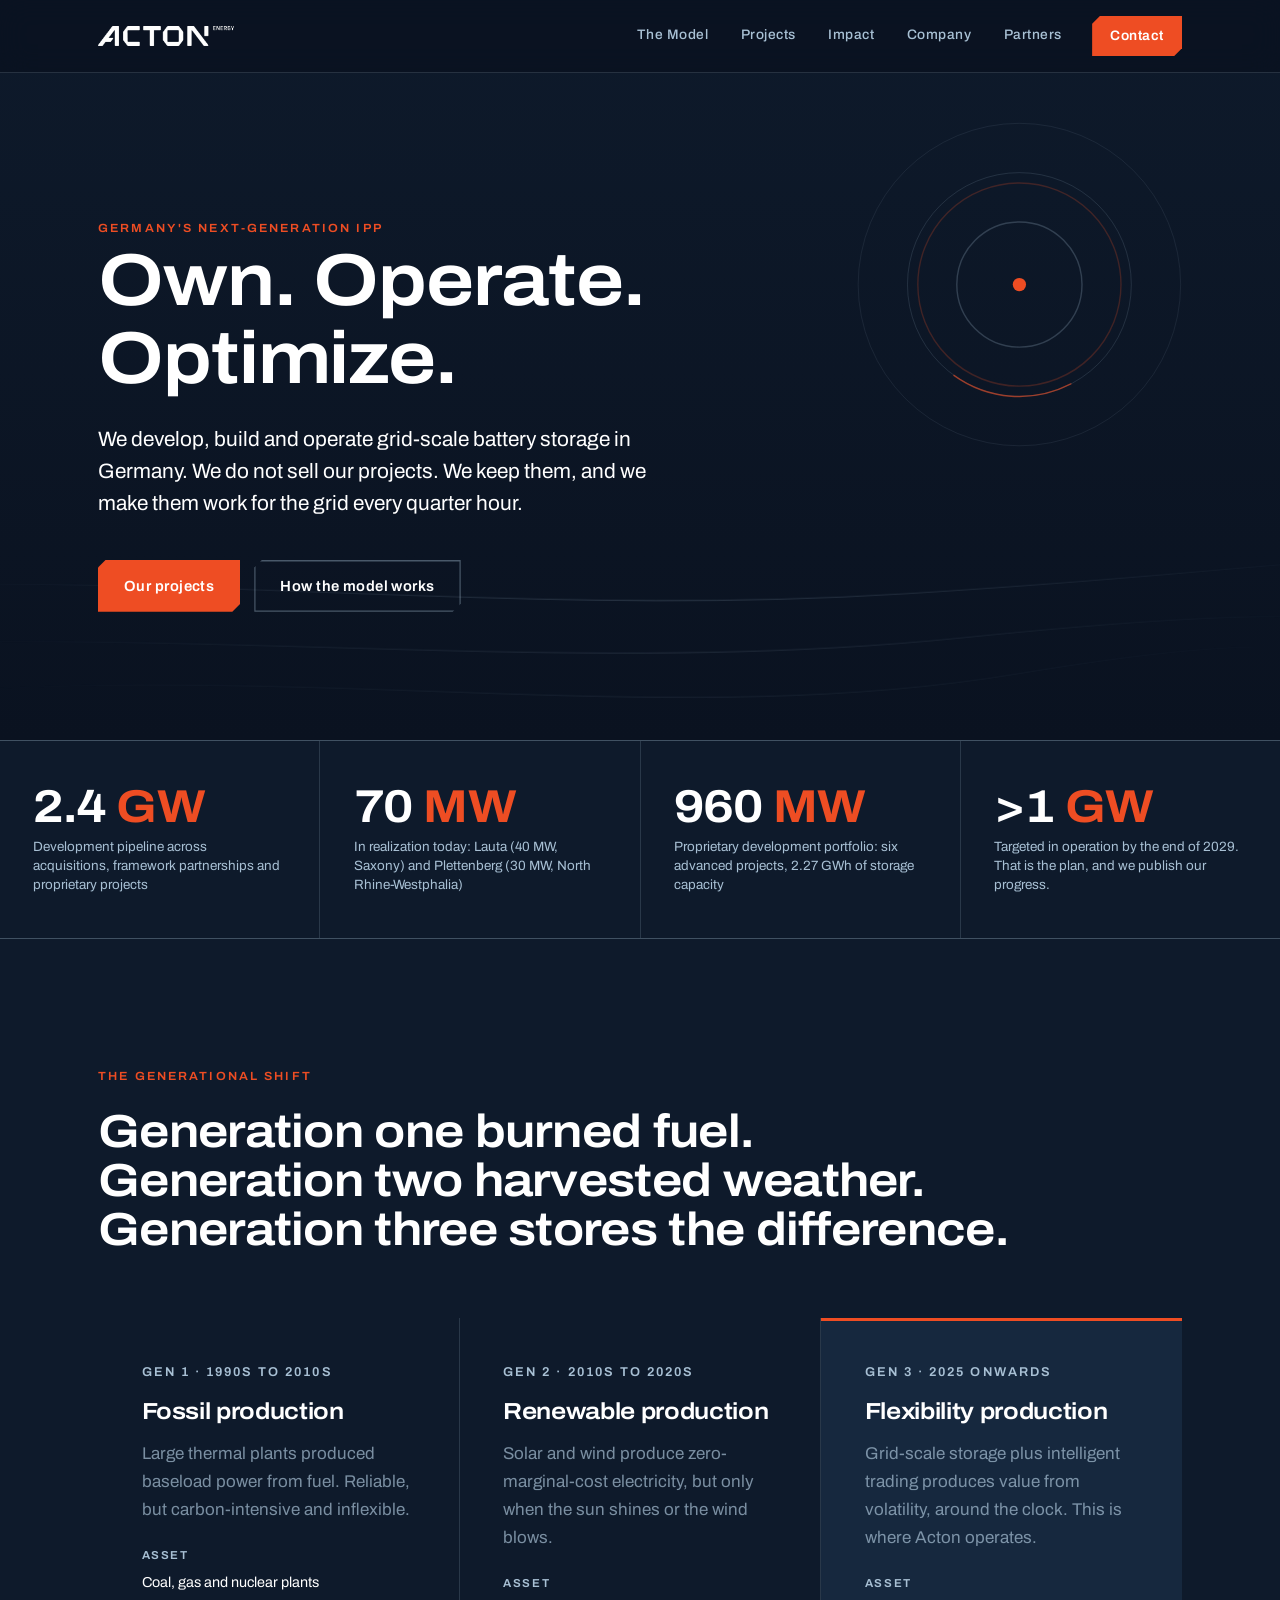
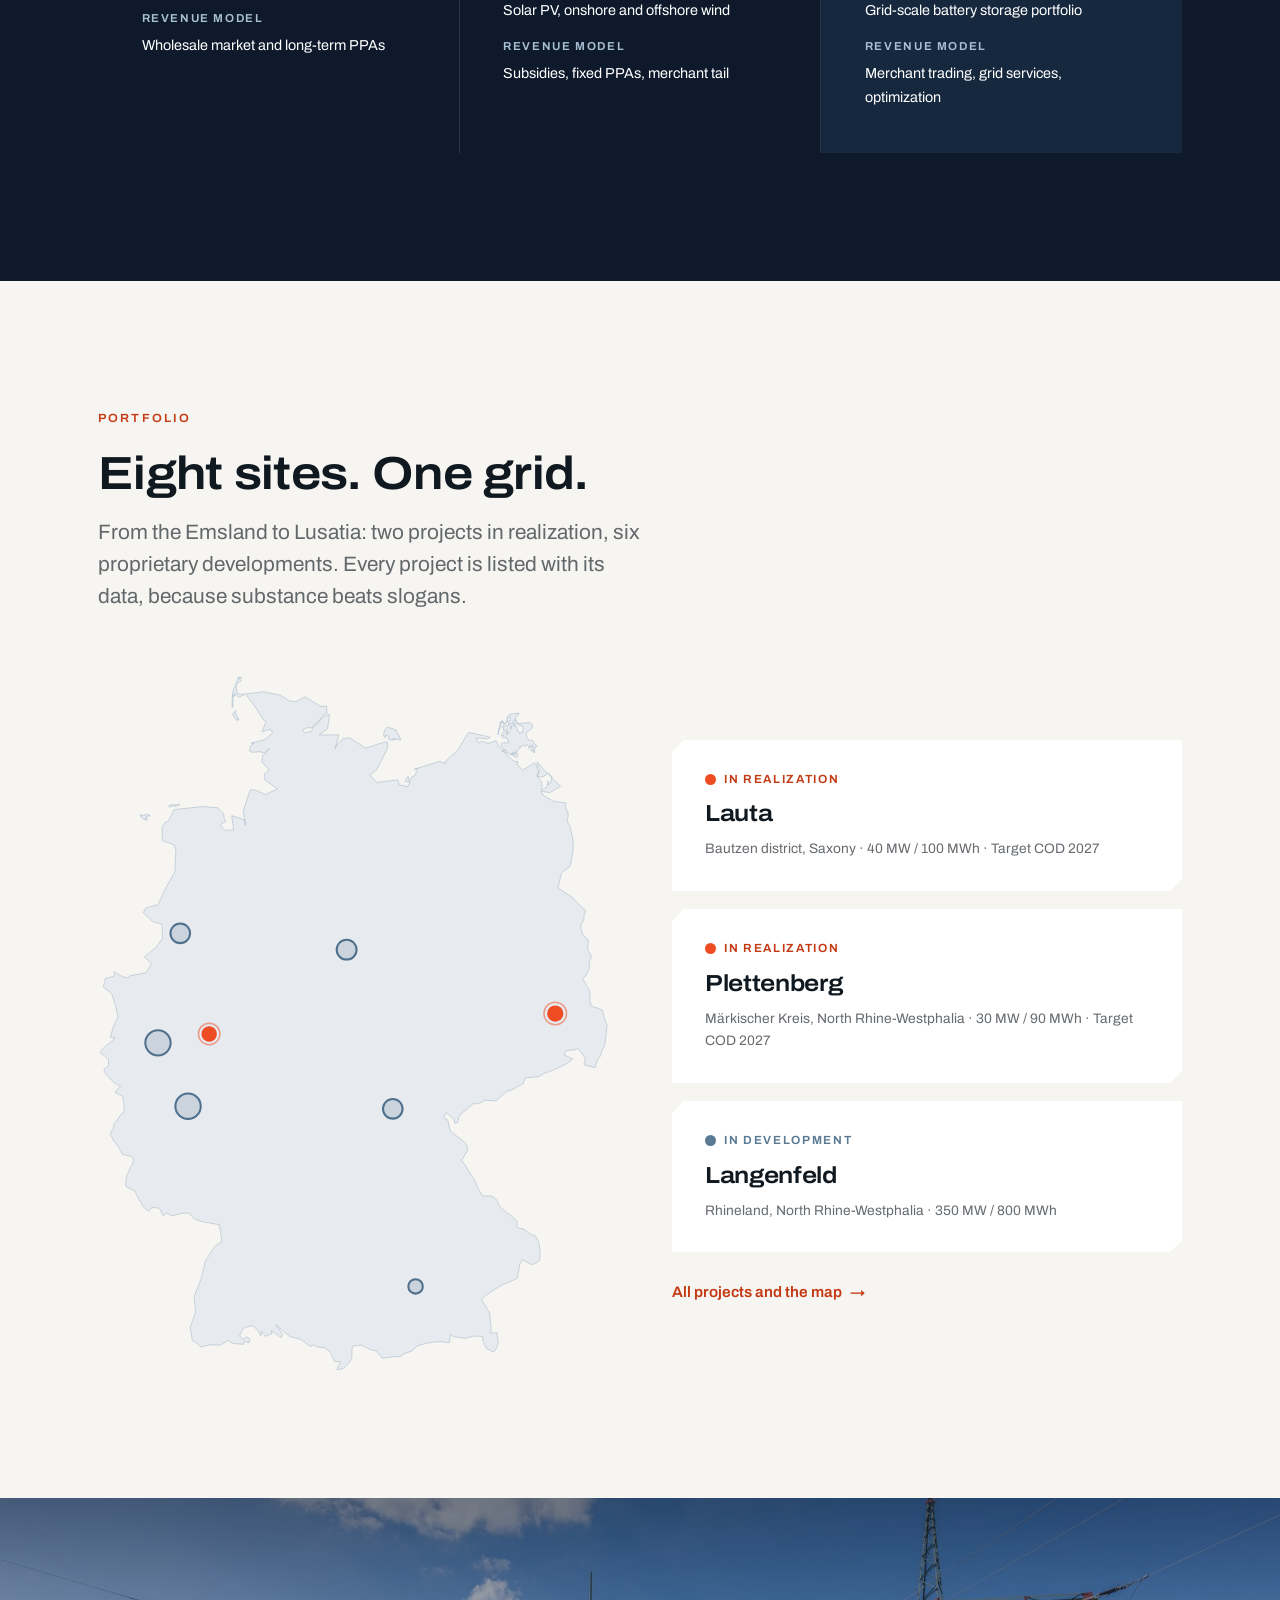
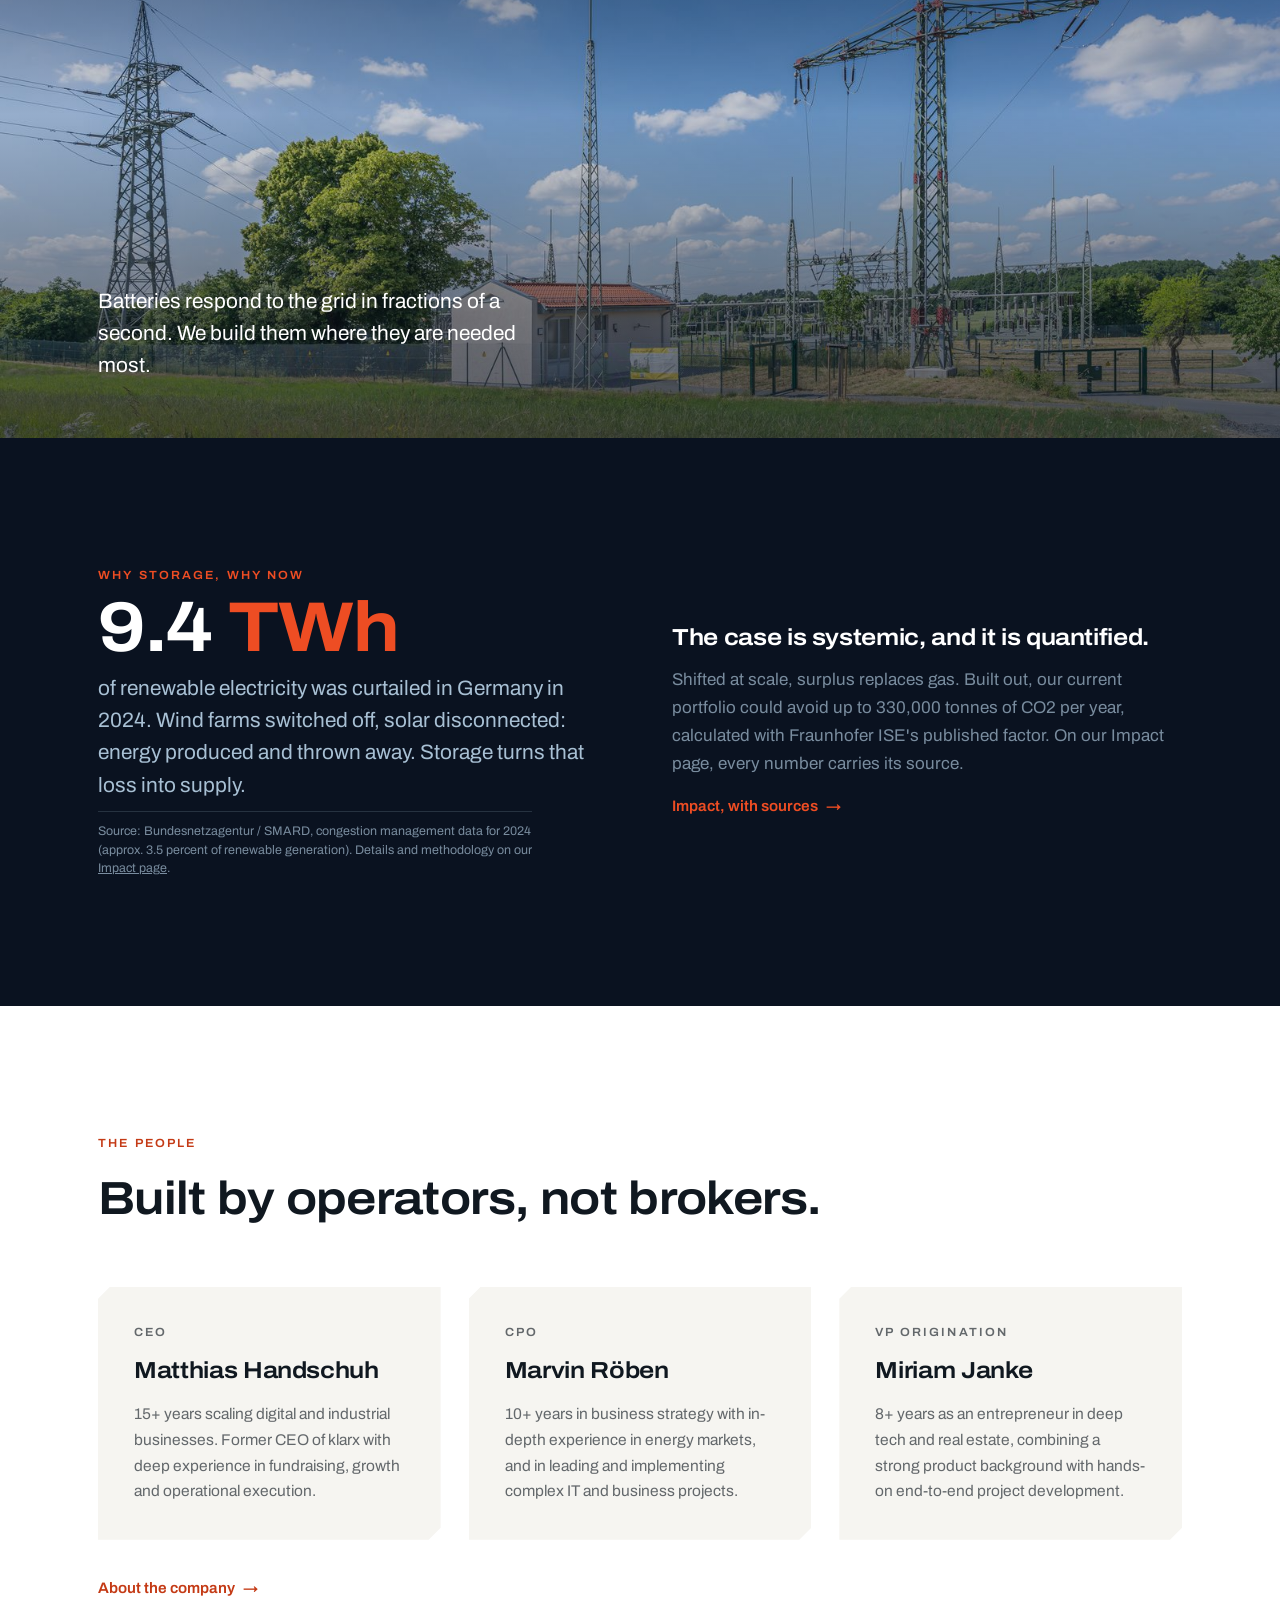
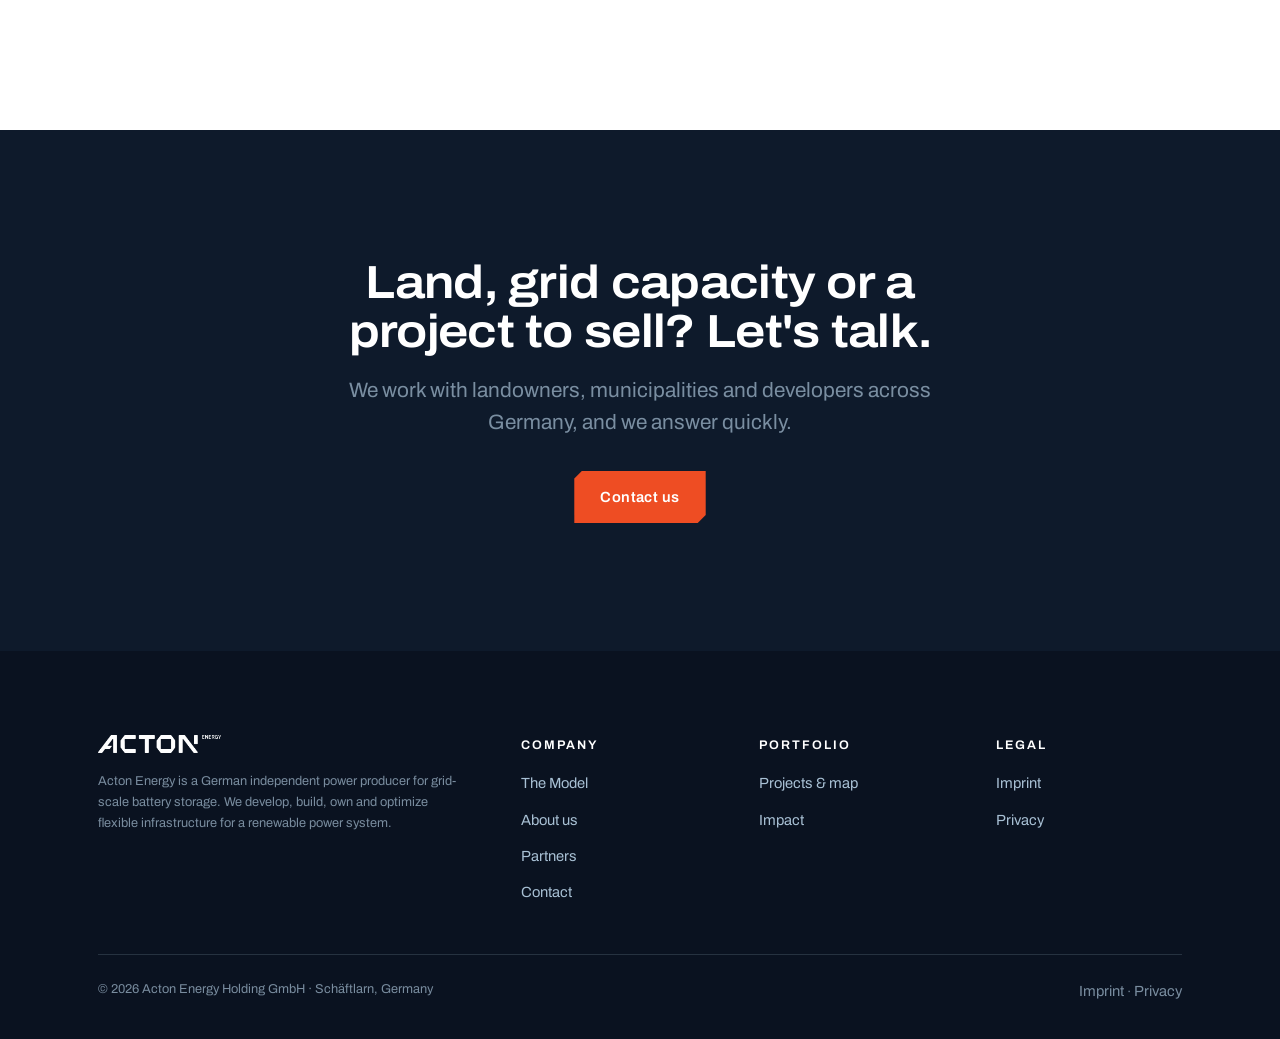
==== index.html @ ed16fe2e "Initial site: acton.energy relaunch (preview build)" ====
<!DOCTYPE html>
<html lang="en">
<head>
<meta charset="utf-8">
<meta name="viewport" content="width=device-width, initial-scale=1">
<title>Acton Energy | Grid-Scale Battery Storage. Owned, Operated, Optimized.</title>
<meta name="description" content="Acton Energy is Germany's next-generation independent power producer for grid-scale battery storage. We develop, build and operate our own projects: 2.4 GW pipeline, 70 MW in realization, over 1 GW targeted in operation by the end of 2029.">
<link rel="stylesheet" href="assets/site.css">
<link rel="preload" href="assets/fonts/Archivo.woff2" as="font" type="font/woff2" crossorigin>
<link rel="icon" href="data:image/svg+xml,<svg xmlns='http://www.w3.org/2000/svg' viewBox='0 0 100 100'><circle cx='50' cy='50' r='14' fill='%23EE4D23'/><circle cx='50' cy='50' r='38' fill='none' stroke='%23EE4D23' stroke-width='11'/></svg>">
<link rel="icon" type="image/png" sizes="32x32" href="assets/img/favicon-32.png">
<link rel="apple-touch-icon" href="assets/img/apple-touch-icon.png">
<link rel="canonical" href="https://acton.energy/">
<meta property="og:type" content="website">
<meta property="og:site_name" content="Acton Energy">
<meta property="og:title" content="Acton Energy | Grid-Scale Battery Storage. Owned, Operated, Optimized.">
<meta property="og:description" content="Acton Energy is Germany's next-generation independent power producer for grid-scale battery storage. We develop, build and operate our own projects: 2.4 GW pipeline, 70 MW in realization, over 1 GW targeted in operation by the end of 2029.">
<meta property="og:url" content="https://acton.energy/">
<meta property="og:image" content="https://acton.energy/assets/img/og.jpg">
<meta name="twitter:card" content="summary_large_image">
<noscript><style>.reveal,.reveal-stagger>*{opacity:1;transform:none}</style></noscript>
</head>
<body>

<header class="site-header">
  <div class="wrap">
    <a class="brand" href="index.html" aria-label="Acton Energy home">
      <img src="assets/img/logo_white.png" alt="Acton Energy" width="900" height="132">
    </a>
    <button class="nav-toggle" aria-label="Menu" aria-expanded="false" aria-controls="site-nav"><span></span></button>
    <nav class="site-nav" id="site-nav" aria-label="Main">
      <a href="model.html">The Model</a>
      <a href="projects.html">Projects</a>
      <a href="impact.html">Impact</a>
      <a href="company.html">Company</a>
      <a href="partners.html">Partners</a>
      <a class="nav-cta" href="contact.html">Contact</a>
    </nav>
  </div>
</header>

<main>

<!-- HERO -->
<section class="hero">
  <div class="hero-bg" aria-hidden="true">
    <svg viewBox="0 0 1440 780" preserveAspectRatio="xMidYMid slice">
      <defs>
        <linearGradient id="heroGrad" x1="0" y1="0" x2="0" y2="1">
          <stop offset="0" stop-color="#0E1A2B"/>
          <stop offset="1" stop-color="#0A1220"/>
        </linearGradient>
        <linearGradient id="flowGrad" x1="0" y1="0" x2="1" y2="0">
          <stop offset="0" stop-color="#A8C0D4" stop-opacity="0"/>
          <stop offset=".5" stop-color="#A8C0D4" stop-opacity=".5"/>
          <stop offset="1" stop-color="#A8C0D4" stop-opacity="0"/>
        </linearGradient>
      </defs>
      <rect width="1440" height="780" fill="url(#heroGrad)"/>
      <g stroke="url(#flowGrad)" stroke-width="1" fill="none" opacity=".5">
        <path d="M-40 620 C 320 560, 640 700, 1000 610 S 1480 560, 1520 600">
          <animate attributeName="d" dur="14s" repeatCount="indefinite"
            values="M-40 620 C 320 560, 640 700, 1000 610 S 1480 560, 1520 600;
                    M-40 610 C 320 690, 640 570, 1000 650 S 1480 610, 1520 590;
                    M-40 620 C 320 560, 640 700, 1000 610 S 1480 560, 1520 600"/>
        </path>
        <path d="M-40 680 C 360 640, 700 740, 1060 660 S 1480 640, 1520 670" opacity=".7">
          <animate attributeName="d" dur="18s" repeatCount="indefinite"
            values="M-40 680 C 360 640, 700 740, 1060 660 S 1480 640, 1520 670;
                    M-40 670 C 360 740, 700 640, 1060 700 S 1480 680, 1520 650;
                    M-40 680 C 360 640, 700 740, 1060 660 S 1480 640, 1520 670"/>
        </path>
        <path d="M-40 730 C 400 700, 760 770, 1120 710 S 1480 700, 1520 730" opacity=".45"/>
      </g>
      <!-- pulse motif: Energie strahlt von einem Netzknoten ab -->
      <g transform="translate(1120 300)">
        <circle r="170" fill="none" stroke="#A8C0D4" stroke-opacity=".10" stroke-width="1"/>
        <circle r="118" fill="none" stroke="#A8C0D4" stroke-opacity=".16" stroke-width="1"/>
        <circle r="66" fill="none" stroke="#A8C0D4" stroke-opacity=".24" stroke-width="1.5"/>
        <circle r="7" fill="#EE4D23"/>
        <circle r="20" fill="none" stroke="#EE4D23" stroke-opacity=".5" stroke-width="1.5">
          <animate attributeName="r" values="12;176" dur="4.8s" repeatCount="indefinite"/>
          <animate attributeName="stroke-opacity" values=".55;0" dur="4.8s" repeatCount="indefinite"/>
        </circle>
        <circle r="118" fill="none" stroke="#EE4D23" stroke-opacity=".6" stroke-width="1.5"
          stroke-dasharray="130 611" stroke-linecap="round">
          <animateTransform attributeName="transform" type="rotate" from="0" to="360" dur="16s" repeatCount="indefinite"/>
        </circle>
      </g>
    </svg>
  </div>
  <div class="wrap">
    <span class="label label--signal hero-kicker">Germany's Next-Generation IPP</span>
    <h1>Own. Operate. Optimize.</h1>
    <p class="lede">We develop, build and operate grid-scale battery storage in Germany. We do not sell our projects. We keep them, and we make them work for the grid every quarter hour.</p>
    <div class="hero-ctas">
      <a class="btn btn--signal" href="projects.html">Our projects</a>
      <a class="btn btn--ghost" href="model.html">How the model works</a>
    </div>
  </div>
</section>

<!-- KPI BAND -->
<section class="section--navy" aria-label="Key figures">
  <div class="kpi-band">
    <div class="kpi">
      <span class="kpi-value num">2.4 <em>GW</em></span>
      <span class="kpi-label">Development pipeline across acquisitions, framework partnerships and proprietary projects</span>
    </div>
    <div class="kpi">
      <span class="kpi-value num">70 <em>MW</em></span>
      <span class="kpi-label">In realization today: Lauta (40 MW, Saxony) and Plettenberg (30 MW, North Rhine-Westphalia)</span>
    </div>
    <div class="kpi">
      <span class="kpi-value num">960 <em>MW</em></span>
      <span class="kpi-label">Proprietary development portfolio: six advanced projects, 2.27 GWh of storage capacity</span>
    </div>
    <div class="kpi">
      <span class="kpi-value num">&gt;1 <em>GW</em></span>
      <span class="kpi-label">Targeted in operation by the end of 2029. That is the plan, and we publish our progress.</span>
    </div>
  </div>
</section>

<!-- GENERATIONS -->
<section class="section section--navy">
  <div class="wrap">
    <div class="section-head reveal">
      <span class="label label--signal">The Generational Shift</span>
      <h2>Generation one burned fuel. Generation two harvested weather. Generation three stores the difference.</h2>
    </div>
    <div class="gen-grid reveal-stagger">
      <article class="gen">
        <span class="gen-era">Gen 1 · 1990s to 2010s</span>
        <h3>Fossil production</h3>
        <p class="muted">Large thermal plants produced baseload power from fuel. Reliable, but carbon-intensive and inflexible.</p>
        <dl>
          <dt>Asset</dt><dd>Coal, gas and nuclear plants</dd>
          <dt>Revenue model</dt><dd>Wholesale market and long-term PPAs</dd>
        </dl>
      </article>
      <article class="gen">
        <span class="gen-era">Gen 2 · 2010s to 2020s</span>
        <h3>Renewable production</h3>
        <p class="muted">Solar and wind produce zero-marginal-cost electricity, but only when the sun shines or the wind blows.</p>
        <dl>
          <dt>Asset</dt><dd>Solar PV, onshore and offshore wind</dd>
          <dt>Revenue model</dt><dd>Subsidies, fixed PPAs, merchant tail</dd>
        </dl>
      </article>
      <article class="gen gen--active">
        <span class="gen-era">Gen 3 · 2025 onwards</span>
        <h3>Flexibility production</h3>
        <p class="muted">Grid-scale storage plus intelligent trading produces value from volatility, around the clock. This is where Acton operates.</p>
        <dl>
          <dt>Asset</dt><dd>Grid-scale battery storage portfolio</dd>
          <dt>Revenue model</dt><dd>Merchant trading, grid services, optimization</dd>
        </dl>
      </article>
    </div>
  </div>
</section>

<!-- PROJECTS TEASER -->
<section class="section section--paper on-paper">
  <div class="wrap">
    <div class="section-head reveal">
      <span class="label label--signal">Portfolio</span>
      <h2>Eight sites. One grid.</h2>
      <p class="lede muted">From the Emsland to Lusatia: two projects in realization, six proprietary developments. Every project is listed with its data, because substance beats slogans.</p>
    </div>
    <div class="split">
      <div class="reveal" id="miniMap" aria-hidden="false"></div>
      <div class="reveal-stagger">
        <article class="project-card" style="margin-bottom:18px">
          <span class="badge badge--realization"><span class="dot"></span>In realization</span>
          <h3>Lauta</h3>
          <p class="project-meta">Bautzen district, Saxony · 40 MW / 100 MWh · Target COD 2027</p>
        </article>
        <article class="project-card" style="margin-bottom:18px">
          <span class="badge badge--realization"><span class="dot"></span>In realization</span>
          <h3>Plettenberg</h3>
          <p class="project-meta">Märkischer Kreis, North Rhine-Westphalia · 30 MW / 90 MWh · Target COD 2027</p>
        </article>
        <article class="project-card" style="margin-bottom:26px">
          <span class="badge badge--development"><span class="dot"></span>In development</span>
          <h3>Langenfeld</h3>
          <p class="project-meta">Rhineland, North Rhine-Westphalia · 350 MW / 800 MWh</p>
        </article>
        <a class="arrow-link" href="projects.html">All projects and the map</a>
      </div>
    </div>
  </div>
</section>

<!-- IMAGE BAND -->
<div class="image-band">
  <img src="assets/img/substation.jpg" alt="High-voltage substation at dusk" loading="lazy">
  <div class="band-overlay"></div>
  <div class="wrap" style="display:flex;align-items:flex-end;min-height:inherit;padding-top:80px;padding-bottom:56px">
    <p class="lede" style="color:#fff;max-width:38ch">Batteries respond to the grid in fractions of a second. We build them where they are needed most.</p>
  </div>
</div>

<!-- IMPACT TEASER -->
<section class="section section--deep">
  <div class="wrap">
    <div class="split">
      <div class="fact reveal">
        <span class="label label--signal">Why storage, why now</span>
        <span class="fact-value num">9.4 <em>TWh</em></span>
        <p class="lede">of renewable electricity was curtailed in Germany in 2024. Wind farms switched off, solar disconnected: energy produced and thrown away. Storage turns that loss into supply.</p>
        <p class="footnote">Source: Bundesnetzagentur / SMARD, congestion management data for 2024 (approx. 3.5 percent of renewable generation). Details and methodology on our <a href="impact.html">Impact page</a>.</p>
      </div>
      <div class="reveal">
        <h3 style="margin-bottom:14px">The case is systemic, and it is quantified.</h3>
        <p class="muted" style="margin-bottom:14px">Shifted at scale, surplus replaces gas. Built out, our current portfolio could avoid up to 330,000 tonnes of CO2 per year, calculated with Fraunhofer ISE's published factor. On our Impact page, every number carries its source.</p>
        <a class="arrow-link" href="impact.html">Impact, with sources</a>
      </div>
    </div>
  </div>
</section>

<!-- TEAM TEASER -->
<section class="section section--white">
  <div class="wrap">
    <div class="section-head reveal">
      <span class="label label--signal">The people</span>
      <h2>Built by operators, not brokers.</h2>
    </div>
    <div class="card-grid card-grid--3 reveal-stagger">
      <article class="card" style="background:var(--paper)">
        <span class="label muted">CEO</span>
        <h3>Matthias Handschuh</h3>
        <p class="muted">15+ years scaling digital and industrial businesses. Former CEO of klarx with deep experience in fundraising, growth and operational execution.</p>
      </article>
      <article class="card" style="background:var(--paper)">
        <span class="label muted">CPO</span>
        <h3>Marvin Röben</h3>
        <p class="muted">10+ years in business strategy with in-depth experience in energy markets, and in leading and implementing complex IT and business projects.</p>
      </article>
      <article class="card" style="background:var(--paper)">
        <span class="label muted">VP Origination</span>
        <h3>Miriam Janke</h3>
        <p class="muted">8+ years as an entrepreneur in deep tech and real estate, combining a strong product background with hands-on end-to-end project development.</p>
      </article>
    </div>
    <div class="reveal" style="margin-top:34px">
      <a class="arrow-link" href="company.html">About the company</a>
    </div>
  </div>
</section>

<!-- CTA -->
<section class="section section--navy">
  <div class="wrap" style="text-align:center">
    <div class="reveal">
      <h2 style="max-width:22ch;margin:0 auto 18px">Land, grid capacity or a project to sell? Let's talk.</h2>
      <p class="lede muted" style="margin:0 auto 32px;max-width:52ch">We work with landowners, municipalities and developers across Germany, and we answer quickly.</p>
      <a class="btn btn--signal" href="contact.html">Contact us</a>
    </div>
  </div>
</section>

</main>

<footer class="site-footer">
  <div class="wrap">
    <div class="footer-grid">
      <div>
        <img class="footer-logo" src="assets/img/logo_white.png" alt="Acton Energy">
        <p class="footer-note">Acton Energy is a German independent power producer for grid-scale battery storage. We develop, build, own and optimize flexible infrastructure for a renewable power system.</p>
      </div>
      <div>
        <h4>Company</h4>
        <ul>
          <li><a href="model.html">The Model</a></li>
          <li><a href="company.html">About us</a></li>
          <li><a href="partners.html">Partners</a></li>
          <li><a href="contact.html">Contact</a></li>
        </ul>
      </div>
      <div>
        <h4>Portfolio</h4>
        <ul>
          <li><a href="projects.html">Projects &amp; map</a></li>
          <li><a href="impact.html">Impact</a></li>
        </ul>
      </div>
      <div>
        <h4>Legal</h4>
        <ul>
          <li><a href="imprint.html">Imprint</a></li>
          <li><a href="privacy.html">Privacy</a></li>
        </ul>
      </div>
    </div>
    <div class="footer-bottom">
      <span>© <span data-year>2026</span> Acton Energy Holding GmbH · Schäftlarn, Germany</span>
      <span><a href="imprint.html">Imprint</a> · <a href="privacy.html">Privacy</a></span>
    </div>
  </div>
</footer>

<script src="assets/projects-map.js"></script>
<script src="assets/site.js"></script>
<script>
  (function () {
    var host = document.getElementById('miniMap');
    if (host && window.actonRenderMap) window.actonRenderMap(host, { mini: true, interactive: false });
  })();
</script>
</body>
</html>
---- assets/site.css ----
/* ACTON ENERGY — design system
   Palette: Deep Navy / Dove / Signal Orange (rationed) / Paper
   Motif: energy pulse (node + radiating rings), chamfered corners
   Type: Archivo variable (wght 100-900, wdth 62-125), single family */

:root {
  --navy-950: #0A1220;
  --navy-900: #0E1A2B;
  --navy-800: #16283E;
  --navy-700: #1F3550;
  --navy-600: #2A4666;
  --dove: #A8C0D4;
  --dove-70: rgba(168, 192, 212, .7);
  --dove-40: rgba(168, 192, 212, .4);
  --dove-18: rgba(168, 192, 212, .18);
  --dove-10: rgba(168, 192, 212, .10);
  --signal: #EE4D23;
  --signal-text: #C43A15; /* AA-konform auf Paper/Weiss */
  --signal-soft: rgba(238, 77, 35, .14);
  --paper: #F6F5F1;
  --white: #FFFFFF;
  --ink: #101820;
  --ink-60: rgba(16, 24, 32, .64);
  --ink-30: rgba(16, 24, 32, .30);
  --maxw: 1180px;
  --gutter: clamp(20px, 4vw, 48px);
  --chamfer: 12px;
  --chamfer-sm: 8px;
}

@font-face {
  font-family: 'Archivo';
  src: url('fonts/Archivo.woff2') format('woff2');
  font-weight: 100 900;
  font-stretch: 62% 125%;
  font-display: swap;
}

* { margin: 0; padding: 0; box-sizing: border-box; }
html { scroll-behavior: smooth; }
@media (prefers-reduced-motion: reduce) {
  html { scroll-behavior: auto; }
  *, *::before, *::after { animation-duration: .01ms !important; animation-iteration-count: 1 !important; transition-duration: .01ms !important; }
}

body {
  font-family: 'Archivo', system-ui, -apple-system, sans-serif;
  font-stretch: 100%;
  font-weight: 400;
  font-size: 17px;
  line-height: 1.65;
  color: var(--ink);
  background: var(--paper);
  -webkit-font-smoothing: antialiased;
  text-rendering: optimizeLegibility;
}

img { max-width: 100%; display: block; }
a { color: inherit; }
ul { list-style: none; }

.wrap { max-width: var(--maxw); margin: 0 auto; padding: 0 var(--gutter); }

/* ---------- typography ---------- */
h1, h2, h3, .display {
  font-stretch: 112%;
  font-weight: 640;
  line-height: 1.06;
  letter-spacing: -.015em;
  text-wrap: balance;
}
h1 { font-size: clamp(2.6rem, 6.2vw, 4.6rem); }
h2 { font-size: clamp(1.9rem, 3.8vw, 2.9rem); }
h3 { font-size: clamp(1.2rem, 2vw, 1.45rem); line-height: 1.25; }
.lede { font-size: clamp(1.08rem, 1.7vw, 1.3rem); line-height: 1.55; max-width: 46ch; }

.label {
  font-size: .74rem;
  font-weight: 620;
  letter-spacing: .18em;
  text-transform: uppercase;
  font-stretch: 105%;
}
.label--signal { color: var(--signal); }
.label--dove { color: var(--dove); }
/* dunklere Signal-Variante fuer Text auf hellen Grundflaechen (WCAG AA) */
.section--paper .label--signal, .section--white .label--signal, .on-paper .label--signal,
.section--paper .arrow-link, .section--white .arrow-link,
.section--paper .badge--realization, .section--white .badge--realization, .on-paper .badge--realization {
  color: var(--signal-text);
}

.num { font-variant-numeric: tabular-nums lining-nums; }

/* ---------- chamfer motif ---------- */
.chamfer {
  clip-path: polygon(var(--chamfer) 0, 100% 0, 100% calc(100% - var(--chamfer)), calc(100% - var(--chamfer)) 100%, 0 100%, 0 var(--chamfer));
}
.chamfer-sm {
  clip-path: polygon(var(--chamfer-sm) 0, 100% 0, 100% calc(100% - var(--chamfer-sm)), calc(100% - var(--chamfer-sm)) 100%, 0 100%, 0 var(--chamfer-sm));
}

/* ---------- header ---------- */
.site-header {
  position: fixed; top: 0; left: 0; right: 0; z-index: 60;
  background: rgba(10, 18, 32, .86);
  backdrop-filter: blur(14px);
  -webkit-backdrop-filter: blur(14px);
  border-bottom: 1px solid var(--dove-18);
}
.site-header .wrap {
  display: flex; align-items: center; justify-content: space-between;
  height: 72px;
}
.brand img { height: 20px; width: auto; }
.site-nav { display: flex; gap: clamp(14px, 2.2vw, 30px); align-items: center; }
.site-nav a {
  text-decoration: none; color: var(--dove);
  font-size: .86rem; font-weight: 520; letter-spacing: .04em;
  padding: 6px 2px;
  border-bottom: 2px solid transparent;
  transition: color .18s ease, border-color .18s ease;
}
.site-nav a:hover { color: var(--white); }
.site-nav a[aria-current="page"] { color: var(--white); border-bottom-color: var(--signal); }
.nav-cta {
  background: var(--signal); color: var(--white) !important;
  padding: 9px 18px !important; border-bottom: none !important;
  font-weight: 620 !important;
  clip-path: polygon(var(--chamfer-sm) 0, 100% 0, 100% calc(100% - var(--chamfer-sm)), calc(100% - var(--chamfer-sm)) 100%, 0 100%, 0 var(--chamfer-sm));
  transition: filter .18s ease;
}
.nav-cta:hover { filter: brightness(1.1); }

.nav-toggle {
  display: none; background: none; border: 0; cursor: pointer;
  width: 40px; height: 40px; position: relative;
}
.nav-toggle span, .nav-toggle span::before, .nav-toggle span::after {
  content: ''; position: absolute; left: 8px; width: 24px; height: 2px;
  background: var(--dove); transition: transform .2s ease, opacity .2s ease;
}
.nav-toggle span { top: 19px; }
.nav-toggle span::before { top: -7px; left: 0; }
.nav-toggle span::after { top: 7px; left: 0; }
.nav-open .nav-toggle span { background: transparent; }
.nav-open .nav-toggle span::before { transform: translateY(7px) rotate(45deg); background: var(--white); }
.nav-open .nav-toggle span::after { transform: translateY(-7px) rotate(-45deg); background: var(--white); }

@media (max-width: 920px) {
  .nav-toggle { display: block; }
  .site-nav {
    position: fixed; inset: 72px 0 auto 0;
    background: var(--navy-950);
    flex-direction: column; align-items: flex-start;
    padding: 18px var(--gutter) 28px; gap: 4px;
    border-bottom: 1px solid var(--dove-18);
    transform: translateY(-110%); visibility: hidden;
    transition: transform .24s ease, visibility 0s linear .24s;
  }
  .nav-open .site-nav { transform: translateY(0); visibility: visible; transition: transform .24s ease; }
  .site-nav a { font-size: 1.05rem; padding: 10px 0; }
  .nav-cta { margin-top: 10px; }
}

/* ---------- focus (clip-path schneidet Standard-Outlines ab, daher inset) ---------- */
.btn:focus-visible, .nav-cta:focus-visible, .filter-btn:focus-visible {
  outline: none;
  box-shadow: inset 0 0 0 2px var(--navy-950), inset 0 0 0 4.5px var(--white);
}
.btn--ghost:focus-visible { box-shadow: inset 0 0 0 2px var(--navy-950), inset 0 0 0 4.5px var(--dove); }
a:focus-visible, .project-card:focus-visible {
  outline: 2.5px solid var(--signal); outline-offset: 3px;
}
.site-nav a:focus-visible { outline-color: var(--dove); }
.map-marker:focus-visible { outline: none; }
.map-marker:focus-visible .shape { stroke: #FFFFFF; stroke-width: 6; }
.on-paper .map-marker:focus-visible .shape { stroke: var(--navy-950); stroke-width: 6; }

/* ---------- sections ---------- */
.section { padding: clamp(72px, 10vw, 128px) 0; }
.section--navy { background: var(--navy-900); color: var(--white); }
.section--deep { background: var(--navy-950); color: var(--white); }
.section--paper { background: var(--paper); }
.section--white { background: var(--white); }
.section--navy .lede, .section--deep .lede { color: var(--dove); }
.section-head { margin-bottom: clamp(36px, 5vw, 64px); display: grid; gap: 18px; }
.section-head .label { margin-bottom: 2px; }

.muted { color: var(--ink-60); }
.section--navy .muted, .section--deep .muted { color: var(--dove-70); }

/* ---------- hero ---------- */
.hero {
  position: relative;
  background: var(--navy-950);
  color: var(--white);
  padding: calc(72px + clamp(70px, 11vw, 150px)) 0 clamp(80px, 10vw, 140px);
  overflow: hidden;
}
.hero-bg { position: absolute; inset: 0; pointer-events: none; }
.hero-bg svg { width: 100%; height: 100%; }
.hero .wrap { position: relative; }
.hero-kicker { margin-bottom: 22px; }
.hero h1 { max-width: 13ch; }
.hero .lede { margin-top: 26px; }
.hero-ctas { display: flex; gap: 14px; margin-top: 40px; flex-wrap: wrap; }

/* buttons */
.btn {
  display: inline-block; text-decoration: none;
  font-size: .92rem; font-weight: 620; letter-spacing: .03em;
  padding: 14px 26px;
  clip-path: polygon(var(--chamfer-sm) 0, 100% 0, 100% calc(100% - var(--chamfer-sm)), calc(100% - var(--chamfer-sm)) 100%, 0 100%, 0 var(--chamfer-sm));
  transition: filter .18s ease, background .18s ease, color .18s ease;
}
.btn--signal { background: var(--signal); color: var(--white); }
.btn--signal:hover { filter: brightness(1.1); }
.btn--ghost { background: transparent; color: var(--white); box-shadow: inset 0 0 0 1.5px var(--dove-40); }
.btn--ghost:hover { box-shadow: inset 0 0 0 1.5px var(--dove); }
.btn--ink { background: var(--navy-800); color: var(--white); }
.btn--ink:hover { background: var(--navy-700); }

/* arrow link */
.arrow-link {
  display: inline-flex; align-items: center; gap: 8px;
  text-decoration: none; font-weight: 620; font-size: .95rem;
  color: var(--signal);
}
.arrow-link::after { content: '\2192'; transition: transform .18s ease; }
.arrow-link:hover::after { transform: translateX(4px); }

/* ---------- KPI band ---------- */
.kpi-band {
  display: grid; grid-template-columns: repeat(4, 1fr);
  gap: 1px; background: var(--dove-18);
  border-top: 1px solid var(--dove-18); border-bottom: 1px solid var(--dove-18);
}
.kpi {
  background: var(--navy-900);
  padding: clamp(24px, 3.4vw, 44px) clamp(18px, 2.6vw, 34px);
  display: grid; gap: 8px; align-content: start;
}
.kpi-value {
  font-size: clamp(1.9rem, 3.6vw, 3rem);
  font-weight: 680; font-stretch: 110%;
  line-height: 1; letter-spacing: -.01em;
  color: var(--white);
}
.kpi-value em { font-style: normal; color: var(--signal); }
.kpi-label { color: var(--dove); font-size: .84rem; line-height: 1.4; }
.kpi-band--3 { grid-template-columns: repeat(3, 1fr); }
@media (max-width: 860px) { .kpi-band, .kpi-band--3 { grid-template-columns: repeat(2, 1fr); } }
@media (max-width: 560px) { .kpi-band--3 { grid-template-columns: 1fr; } }

/* ---------- cards ---------- */
.card-grid { display: grid; gap: clamp(16px, 2.4vw, 28px); }
.card-grid--3 { grid-template-columns: repeat(3, 1fr); }
.card-grid--2 { grid-template-columns: repeat(2, 1fr); }
@media (max-width: 900px) { .card-grid--3, .card-grid--2 { grid-template-columns: 1fr; } }

.card {
  background: var(--white);
  padding: clamp(24px, 3vw, 36px);
  clip-path: polygon(var(--chamfer) 0, 100% 0, 100% calc(100% - var(--chamfer)), calc(100% - var(--chamfer)) 100%, 0 100%, 0 var(--chamfer));
  display: grid; gap: 14px; align-content: start;
}
.section--navy .card, .section--deep .card {
  background: var(--navy-800); color: var(--white);
  box-shadow: inset 0 0 0 1px var(--dove-10);
}
.card h3 { margin-bottom: 2px; }
.card p { font-size: .97rem; }

/* ---------- octagon marker ---------- */
.octa {
  display: inline-block; width: 14px; height: 14px; flex: none;
  background: var(--signal);
  border-radius: 50%;
}
.octa--outline {
  background: transparent;
  box-shadow: inset 0 0 0 2.5px var(--dove);
  /* clip-path removes box-shadow; use border trick via nested */
}
.octa-wrap { position: relative; display: inline-flex; }

/* status badges */
.badge {
  display: inline-flex; align-items: center; gap: 8px;
  font-size: .74rem; font-weight: 640; letter-spacing: .14em; text-transform: uppercase;
}
.badge .dot { width: 11px; height: 11px; border-radius: 50%; }
.badge--realization .dot { background: var(--signal); }
.badge--realization { color: var(--signal); }
.badge--development .dot { background: var(--dove); }
.badge--development { color: var(--dove); }
.on-paper .badge--development { color: #5A7A94; }
.on-paper .badge--development .dot { background: #5A7A94; }

/* ---------- fact layer (sourced numbers) ---------- */
.fact { display: grid; gap: 10px; }
.fact-value {
  font-size: clamp(2.6rem, 6vw, 4.4rem);
  font-weight: 700; font-stretch: 112%;
  line-height: .95; letter-spacing: -.02em;
}
.fact-value em { font-style: normal; color: var(--signal); }
.footnote {
  font-size: .78rem; line-height: 1.5;
  color: var(--ink-60);
  border-top: 1px solid var(--ink-30);
  padding-top: 10px; max-width: 62ch;
}
.section--navy .footnote, .section--deep .footnote {
  color: var(--dove-70); border-top-color: var(--dove-18);
}
.footnote a { color: inherit; }

/* ---------- media split ---------- */
.split { display: grid; grid-template-columns: 1fr 1fr; gap: clamp(28px, 5vw, 72px); align-items: center; }
@media (max-width: 900px) { .split { grid-template-columns: 1fr; } }
.split-media img {
  width: 100%; height: 100%; object-fit: cover;
  clip-path: polygon(var(--chamfer) 0, 100% 0, 100% calc(100% - var(--chamfer)), calc(100% - var(--chamfer)) 100%, 0 100%, 0 var(--chamfer));
}

/* full-bleed image band */
.image-band { position: relative; min-height: clamp(320px, 50vw, 540px); overflow: hidden; }
.image-band img { position: absolute; inset: 0; width: 100%; height: 100%; object-fit: cover; }
.image-band .band-overlay {
  position: absolute; inset: 0;
  background: linear-gradient(180deg, rgba(10,18,32,.55), rgba(10,18,32,.15) 40%, rgba(10,18,32,.65));
}
.image-band .wrap { position: relative; z-index: 2; }

/* ---------- tables ---------- */
.data-table { width: 100%; border-collapse: collapse; font-size: .95rem; }
.data-table th {
  text-align: left; font-size: .72rem; letter-spacing: .16em; text-transform: uppercase;
  font-weight: 640; padding: 12px 14px;
  border-bottom: 2px solid var(--navy-800);
}
.data-table td { padding: 13px 14px; border-bottom: 1px solid var(--ink-30); }
.data-table td.num, .data-table th.num { text-align: right; }
.section--navy .data-table th { border-bottom-color: var(--dove-40); }
.section--navy .data-table td { border-bottom-color: var(--dove-18); }
.table-scroll { overflow-x: auto; }

/* ---------- map ---------- */
.map-layout { display: grid; grid-template-columns: minmax(320px, 5fr) 7fr; gap: clamp(28px, 4vw, 56px); align-items: start; }
@media (max-width: 980px) { .map-layout { grid-template-columns: 1fr; } }
.map-figure { position: sticky; top: 96px; }
@media (max-width: 980px) { .map-figure { position: static; max-width: 460px; margin: 0 auto; } }
.map-svg { width: 100%; height: auto; display: block; }
.map-land { fill: var(--navy-800); stroke: var(--dove-40); stroke-width: 1; }
.on-paper .map-land { fill: #E7EAEF; stroke: #9FB4C6; }
.on-paper .map-marker.m-development .shape { stroke: #4E708C; fill: rgba(78, 112, 140, .18); }

.map-marker { cursor: pointer; }
.map-marker .shape { transition: transform .18s ease; transform-box: fill-box; transform-origin: center; }
.map-marker:hover .shape, .map-marker.active .shape { transform: scale(1.35); }
.map-marker.pulse .halo { animation: markerPulse 2.6s ease-out infinite; transform-box: fill-box; transform-origin: center; }
@keyframes markerPulse {
  0% { transform: scale(1); opacity: .55; }
  70% { transform: scale(2.6); opacity: 0; }
  100% { transform: scale(2.6); opacity: 0; }
}

.map-legend { display: flex; gap: 22px; flex-wrap: wrap; margin-top: 18px; }

.map-tip {
  position: absolute; z-index: 5; pointer-events: none;
  background: var(--navy-950); color: var(--white);
  padding: 12px 16px; font-size: .85rem; line-height: 1.45;
  clip-path: polygon(var(--chamfer-sm) 0, 100% 0, 100% calc(100% - var(--chamfer-sm)), calc(100% - var(--chamfer-sm)) 100%, 0 100%, 0 var(--chamfer-sm));
  box-shadow: 0 8px 30px rgba(10, 18, 32, .35);
  opacity: 0; transform: translateY(6px); transition: opacity .15s ease, transform .15s ease;
  min-width: 190px;
}
.map-tip.visible { opacity: 1; transform: translateY(0); }
.map-tip strong { font-size: .95rem; }
.map-tip .tip-meta { color: var(--dove); }

/* project cards */
.project-card {
  background: var(--white);
  padding: clamp(20px, 2.6vw, 30px);
  clip-path: polygon(var(--chamfer) 0, 100% 0, 100% calc(100% - var(--chamfer)), calc(100% - var(--chamfer)) 100%, 0 100%, 0 var(--chamfer));
  display: grid; gap: 10px; align-content: start;
  border-left: 3px solid transparent;
  transition: box-shadow .18s ease, transform .18s ease;
}
.project-card:hover, .project-card.active { box-shadow: 0 10px 34px rgba(16, 24, 32, .12); transform: translateY(-2px); }
.project-card h3 { display: flex; align-items: baseline; gap: 10px; }
.project-meta { font-size: .86rem; color: var(--ink-60); }
.project-stats { display: flex; gap: 26px; margin-top: 4px; }
.project-stats .stat b { font-size: 1.35rem; font-weight: 680; font-stretch: 108%; display: block; line-height: 1.1; }
.project-stats .stat span { font-size: .74rem; letter-spacing: .12em; text-transform: uppercase; color: var(--ink-60); }

/* filters */
.filter-row { display: flex; gap: 10px; flex-wrap: wrap; margin-bottom: 26px; }
.filter-btn {
  background: transparent; border: 1.5px solid var(--ink-30); color: var(--ink);
  font: inherit; font-size: .84rem; font-weight: 600; letter-spacing: .04em;
  padding: 8px 18px; cursor: pointer;
  clip-path: polygon(var(--chamfer-sm) 0, 100% 0, 100% calc(100% - var(--chamfer-sm)), calc(100% - var(--chamfer-sm)) 100%, 0 100%, 0 var(--chamfer-sm));
  transition: background .16s ease, color .16s ease, border-color .16s ease;
}
.filter-btn:hover { border-color: var(--navy-800); }
.filter-btn.active { background: var(--navy-800); border-color: var(--navy-800); color: var(--white); }

/* ---------- generations ---------- */
.gen-grid { display: grid; grid-template-columns: repeat(3, 1fr); gap: 1px; background: var(--dove-18); }
@media (max-width: 900px) { .gen-grid { grid-template-columns: 1fr; } }
.gen {
  background: var(--navy-900); padding: clamp(26px, 3.4vw, 44px);
  display: grid; gap: 14px; align-content: start;
}
.gen--active { background: var(--navy-800); box-shadow: inset 0 3px 0 var(--signal); }
.gen .gen-era { color: var(--dove); font-size: .8rem; letter-spacing: .16em; text-transform: uppercase; font-weight: 620; }
.gen dl { display: grid; gap: 6px; font-size: .9rem; }
.gen dt { color: var(--dove); font-size: .72rem; letter-spacing: .14em; text-transform: uppercase; font-weight: 640; margin-top: 8px; }
.gen dd { color: var(--white); }

/* ---------- timeline ---------- */
.timeline { display: grid; gap: 0; position: relative; padding-left: 30px; }
.timeline::before { content: ''; position: absolute; left: 6px; top: 8px; bottom: 8px; width: 2px; background: var(--dove-40); }
.timeline li { position: relative; padding: 14px 0 14px 8px; }
.timeline li::before {
  content: ''; position: absolute; left: -30px; top: 21px;
  width: 14px; height: 14px; background: var(--dove);
  border-radius: 50%;
}
.timeline li.now::before { background: var(--signal); }
.timeline b { display: block; font-weight: 660; }
.timeline span { font-size: .9rem; color: var(--ink-60); }
.section--navy .timeline span { color: var(--dove-70); }

/* ---------- footer ---------- */
.site-footer { background: var(--navy-950); color: var(--dove); padding: clamp(52px, 7vw, 84px) 0 36px; }
.footer-grid { display: grid; grid-template-columns: 2fr 1fr 1fr 1fr; gap: clamp(28px, 4vw, 56px); margin-bottom: 48px; }
@media (max-width: 860px) { .footer-grid { grid-template-columns: 1fr 1fr; } }
@media (max-width: 560px) { .footer-grid { grid-template-columns: 1fr; } }
.site-footer img.footer-logo { height: 18px; width: auto; margin-bottom: 18px; }
.site-footer h4 { color: var(--white); font-size: .78rem; letter-spacing: .16em; text-transform: uppercase; font-weight: 640; margin-bottom: 14px; }
.site-footer ul { display: grid; gap: 8px; }
.site-footer a { color: var(--dove); text-decoration: none; font-size: .92rem; transition: color .16s ease; }
.site-footer a:hover { color: var(--white); }
.footer-note { font-size: .8rem; color: var(--dove-70); max-width: 60ch; }
.footer-bottom {
  border-top: 1px solid var(--dove-18); padding-top: 24px;
  display: flex; justify-content: space-between; gap: 16px; flex-wrap: wrap;
  font-size: .8rem; color: var(--dove-70);
}
.footer-bottom a { color: var(--dove-70); }

/* ---------- reveal ---------- */
.reveal { opacity: 0; transform: translateY(26px); transition: opacity .7s cubic-bezier(.2,.6,.2,1), transform .7s cubic-bezier(.2,.6,.2,1); }
.reveal.in { opacity: 1; transform: none; }
.reveal-stagger > * { opacity: 0; transform: translateY(26px); transition: opacity .7s cubic-bezier(.2,.6,.2,1), transform .7s cubic-bezier(.2,.6,.2,1); }
.reveal-stagger.in > * { opacity: 1; transform: none; }
.reveal-stagger.in > *:nth-child(2) { transition-delay: .08s; }
.reveal-stagger.in > *:nth-child(3) { transition-delay: .16s; }
.reveal-stagger.in > *:nth-child(4) { transition-delay: .24s; }
.reveal-stagger.in > *:nth-child(5) { transition-delay: .32s; }
.reveal-stagger.in > *:nth-child(6) { transition-delay: .4s; }

/* page hero (subpages) */
.page-hero {
  background: var(--navy-950); color: var(--white);
  padding: calc(72px + clamp(56px, 8vw, 104px)) 0 clamp(56px, 7vw, 96px);
  position: relative; overflow: hidden;
}
.page-hero h1 { max-width: 18ch; }
.page-hero .lede { margin-top: 22px; }
.page-hero .label { margin-bottom: 18px; display: block; }

/* prose (legal pages) */
.prose { max-width: 72ch; }
.prose h2 { font-size: 1.4rem; margin: 2.2em 0 .6em; }
.prose h3 { font-size: 1.05rem; margin: 1.6em 0 .4em; }
.prose p, .prose ul { margin-bottom: 1em; }
.prose ul { list-style: none; padding-left: 1.1em; }
.prose ul li { position: relative; margin-bottom: .35em; }
.prose ul li::before {
  content: ''; position: absolute; left: -1.1em; top: .55em;
  width: 8px; height: 8px; background: var(--signal);
  border-radius: 50%;
}
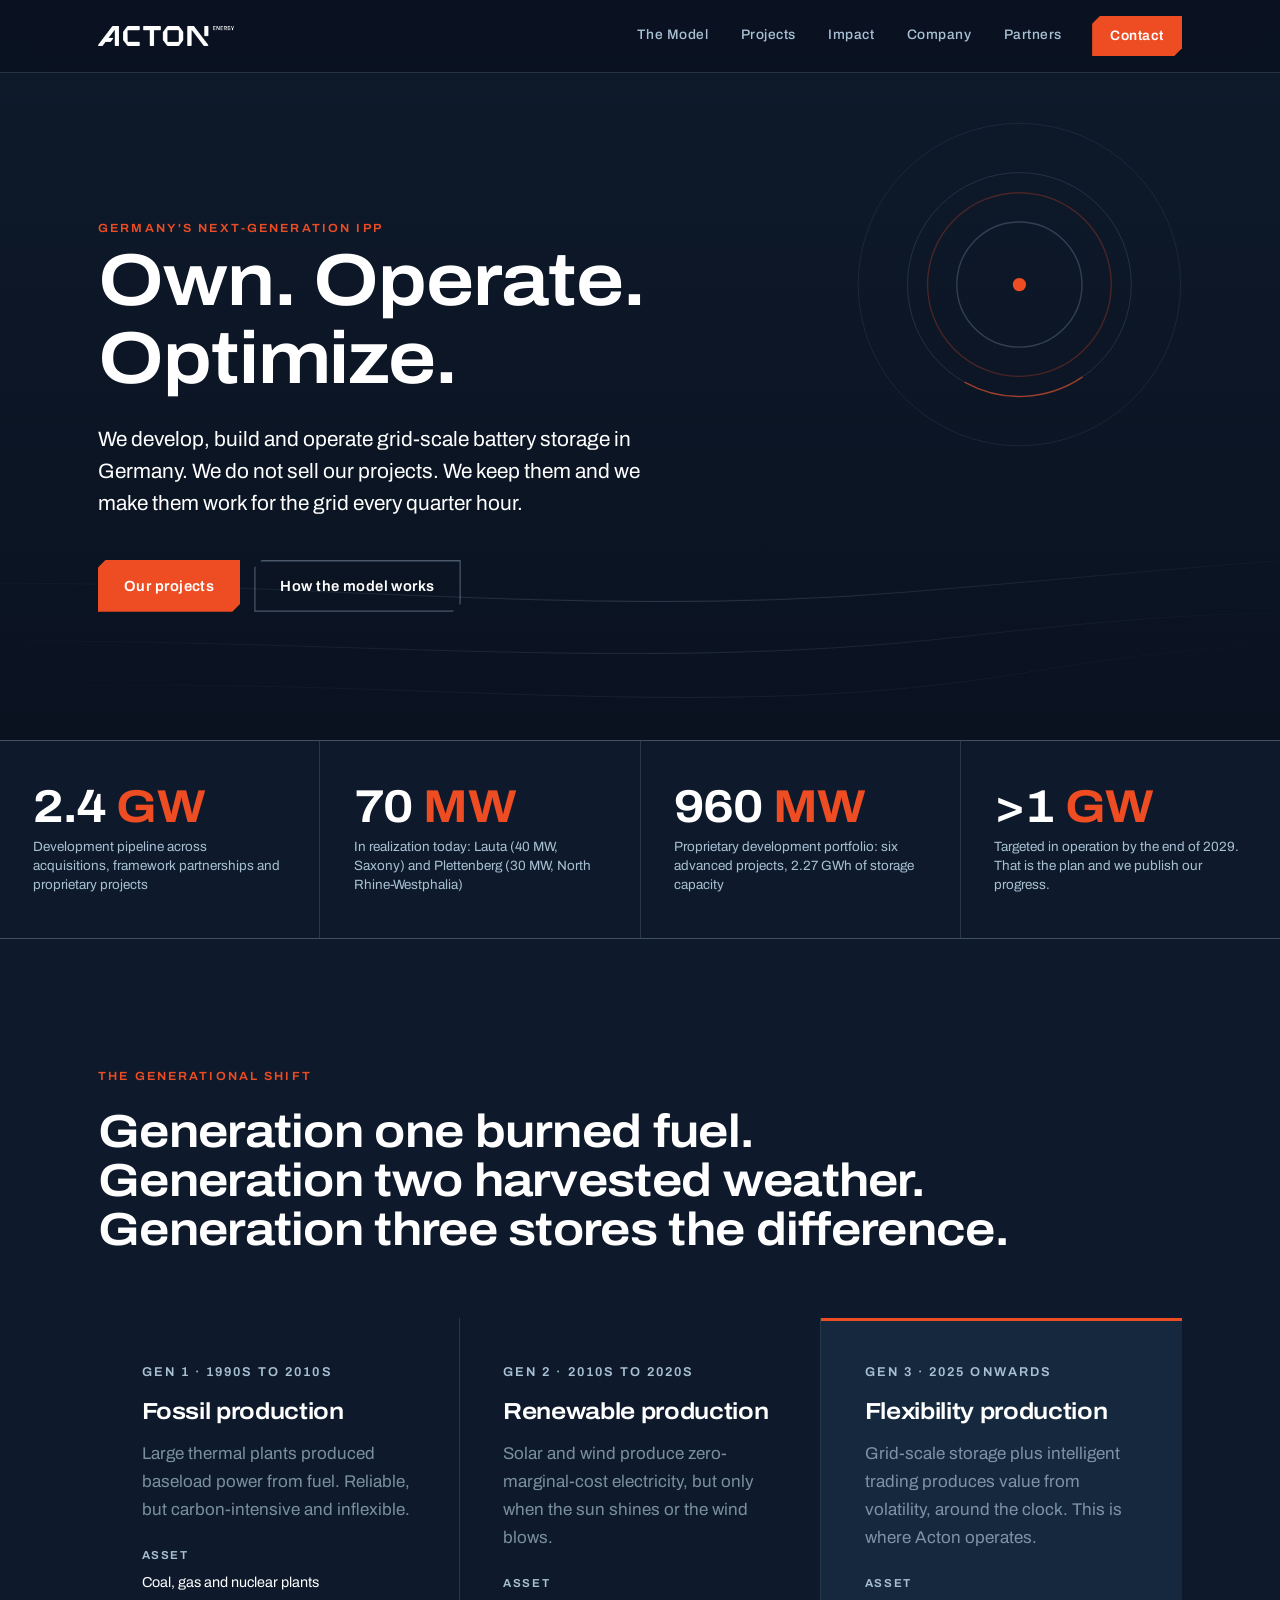
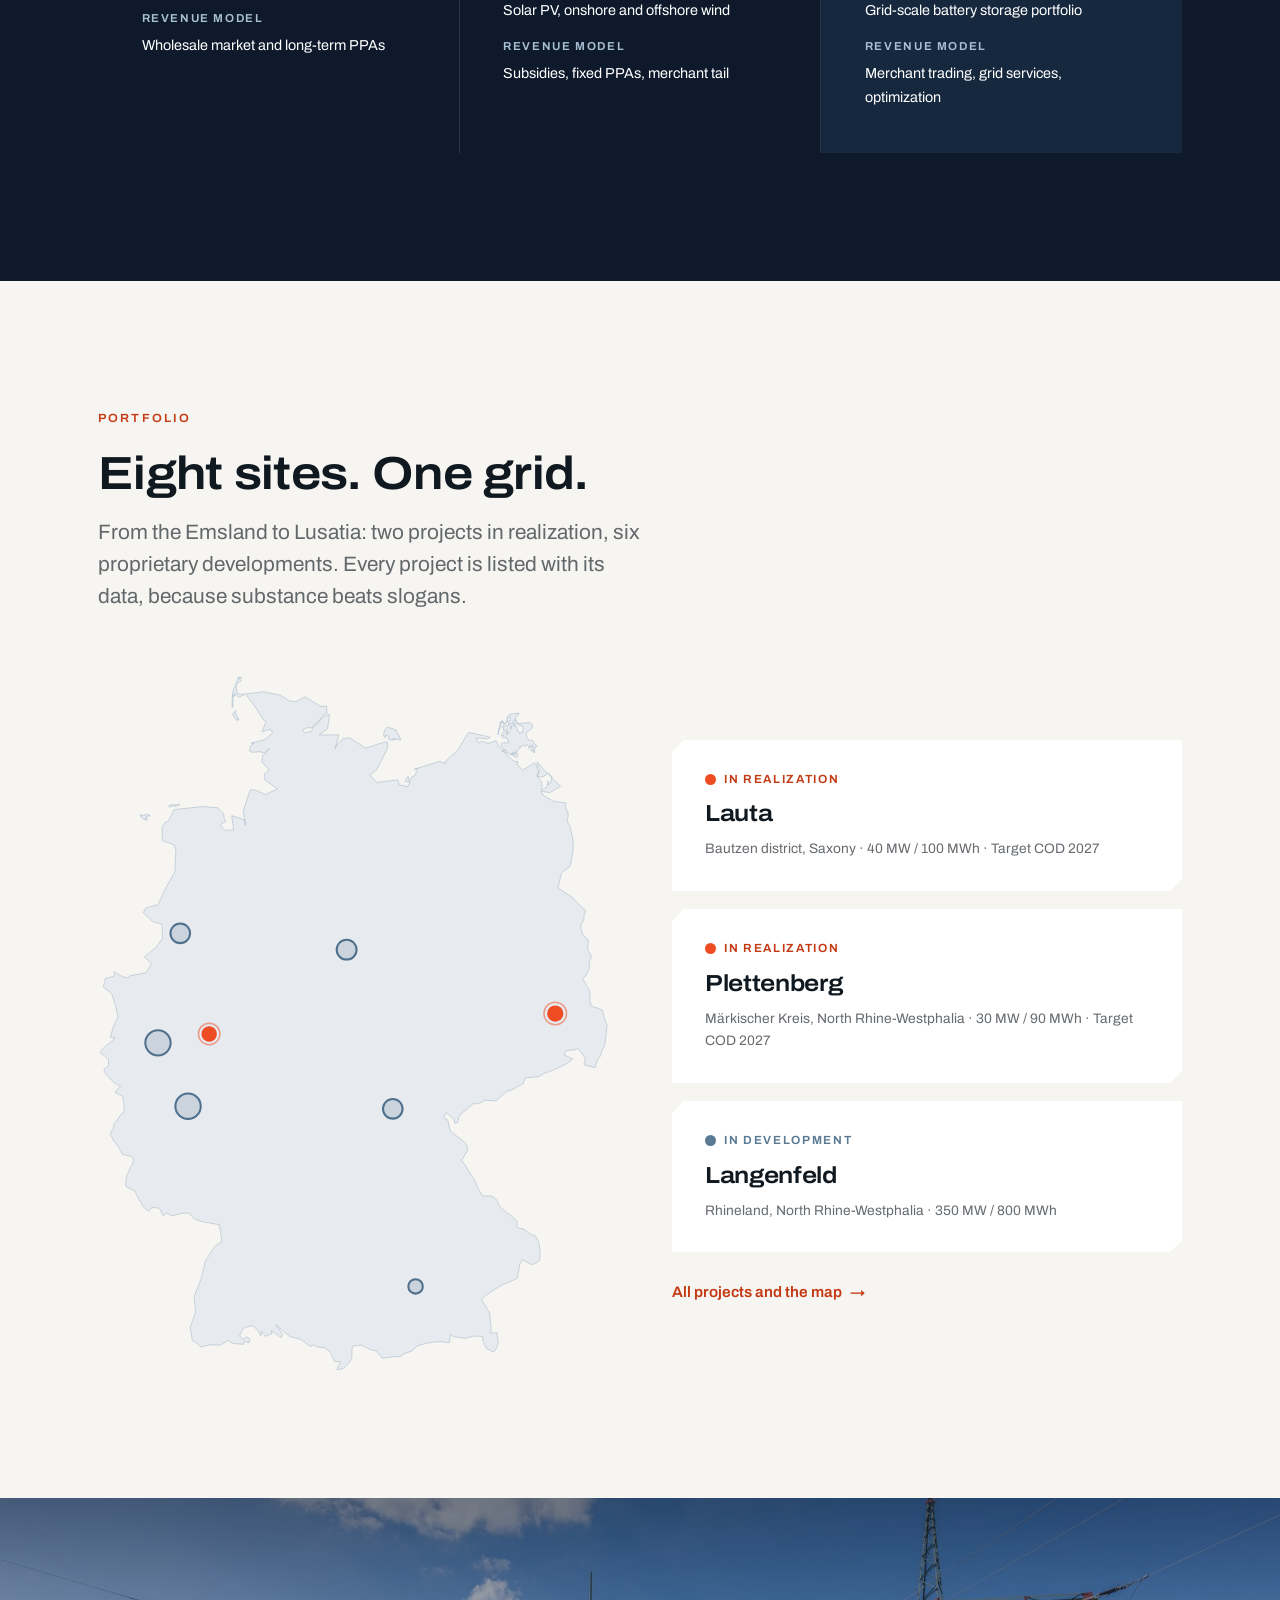
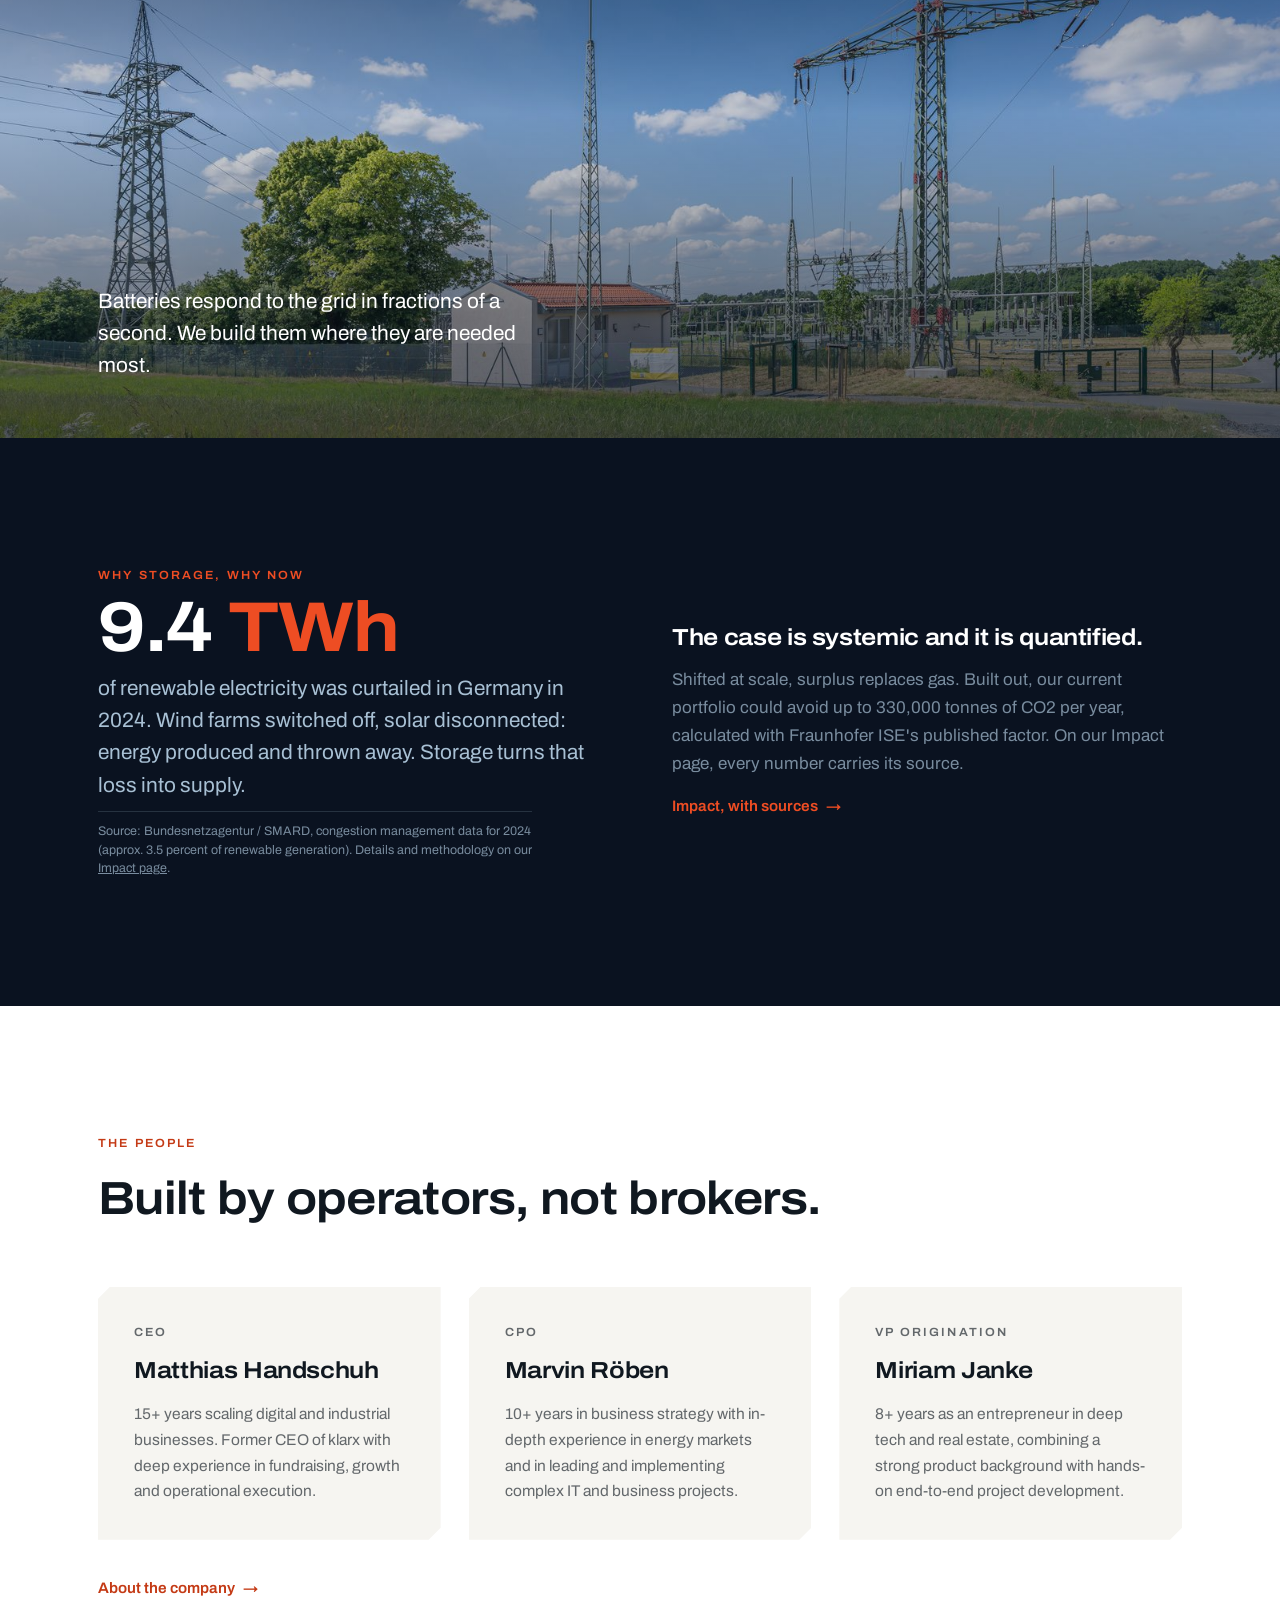
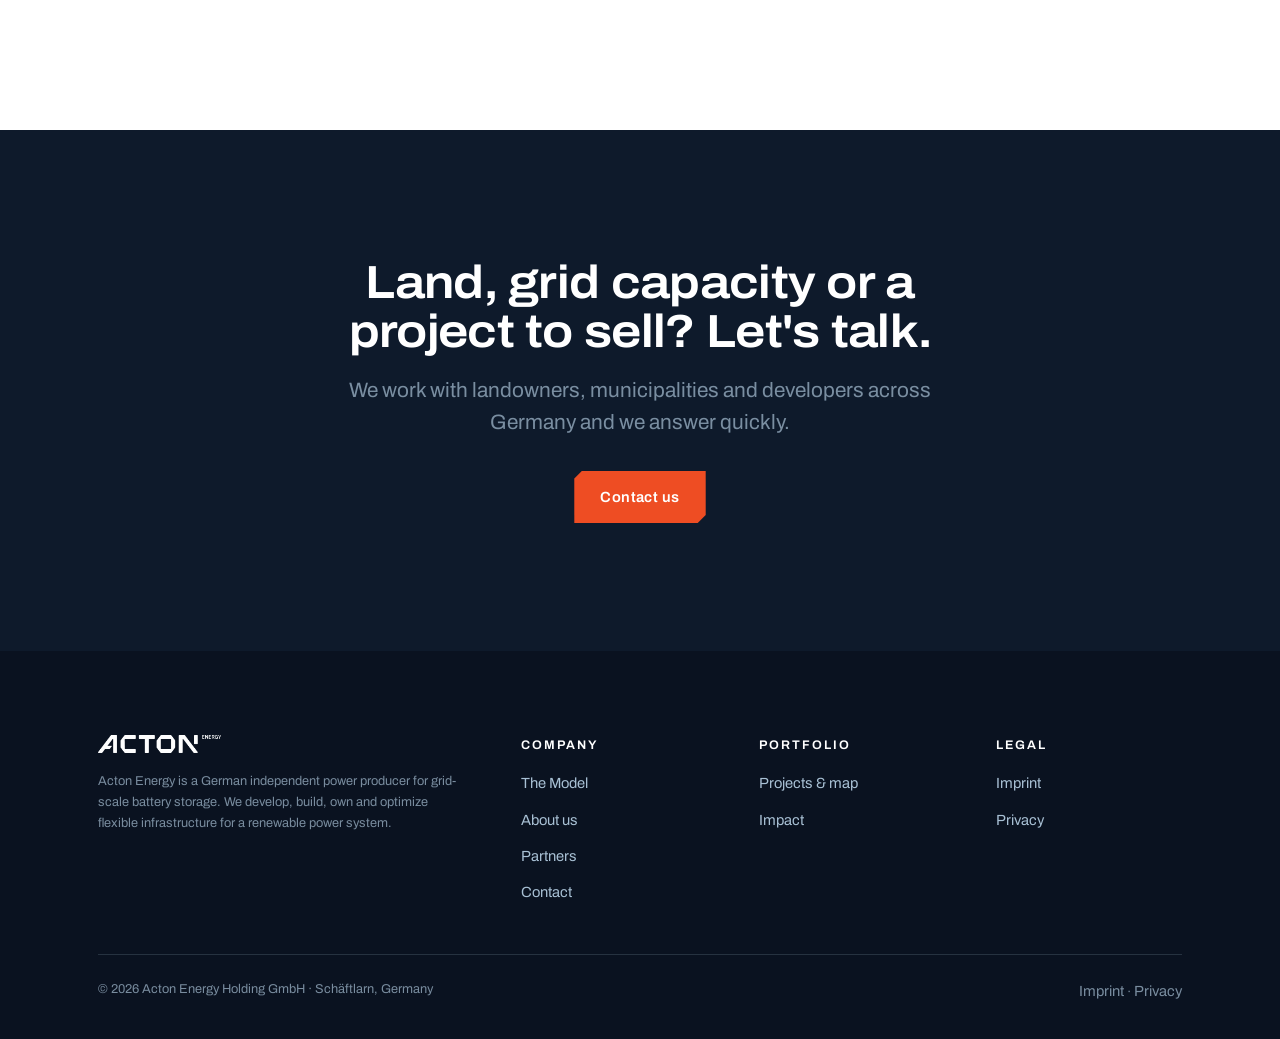
==== commit 8a1a9e16: "Editorial pass: drop serial commas before and, update partner criteria and team wording - Remove com" ====
--- a/index.html
+++ b/index.html
@@ -92,7 +92,7 @@
   <div class="wrap">
     <span class="label label--signal hero-kicker">Germany's Next-Generation IPP</span>
     <h1>Own. Operate. Optimize.</h1>
-    <p class="lede">We develop, build and operate grid-scale battery storage in Germany. We do not sell our projects. We keep them, and we make them work for the grid every quarter hour.</p>
+    <p class="lede">We develop, build and operate grid-scale battery storage in Germany. We do not sell our projects. We keep them and we make them work for the grid every quarter hour.</p>
     <div class="hero-ctas">
       <a class="btn btn--signal" href="projects.html">Our projects</a>
       <a class="btn btn--ghost" href="model.html">How the model works</a>
@@ -117,7 +117,7 @@
     </div>
     <div class="kpi">
       <span class="kpi-value num">&gt;1 <em>GW</em></span>
-      <span class="kpi-label">Targeted in operation by the end of 2029. That is the plan, and we publish our progress.</span>
+      <span class="kpi-label">Targeted in operation by the end of 2029. That is the plan and we publish our progress.</span>
     </div>
   </div>
 </section>
@@ -213,7 +213,7 @@
         <p class="footnote">Source: Bundesnetzagentur / SMARD, congestion management data for 2024 (approx. 3.5 percent of renewable generation). Details and methodology on our <a href="impact.html">Impact page</a>.</p>
       </div>
       <div class="reveal">
-        <h3 style="margin-bottom:14px">The case is systemic, and it is quantified.</h3>
+        <h3 style="margin-bottom:14px">The case is systemic and it is quantified.</h3>
         <p class="muted" style="margin-bottom:14px">Shifted at scale, surplus replaces gas. Built out, our current portfolio could avoid up to 330,000 tonnes of CO2 per year, calculated with Fraunhofer ISE's published factor. On our Impact page, every number carries its source.</p>
         <a class="arrow-link" href="impact.html">Impact, with sources</a>
       </div>
@@ -237,7 +237,7 @@
       <article class="card" style="background:var(--paper)">
         <span class="label muted">CPO</span>
         <h3>Marvin Röben</h3>
-        <p class="muted">10+ years in business strategy with in-depth experience in energy markets, and in leading and implementing complex IT and business projects.</p>
+        <p class="muted">10+ years in business strategy with in-depth experience in energy markets and in leading and implementing complex IT and business projects.</p>
       </article>
       <article class="card" style="background:var(--paper)">
         <span class="label muted">VP Origination</span>
@@ -256,7 +256,7 @@
   <div class="wrap" style="text-align:center">
     <div class="reveal">
       <h2 style="max-width:22ch;margin:0 auto 18px">Land, grid capacity or a project to sell? Let's talk.</h2>
-      <p class="lede muted" style="margin:0 auto 32px;max-width:52ch">We work with landowners, municipalities and developers across Germany, and we answer quickly.</p>
+      <p class="lede muted" style="margin:0 auto 32px;max-width:52ch">We work with landowners, municipalities and developers across Germany and we answer quickly.</p>
       <a class="btn btn--signal" href="contact.html">Contact us</a>
     </div>
   </div>
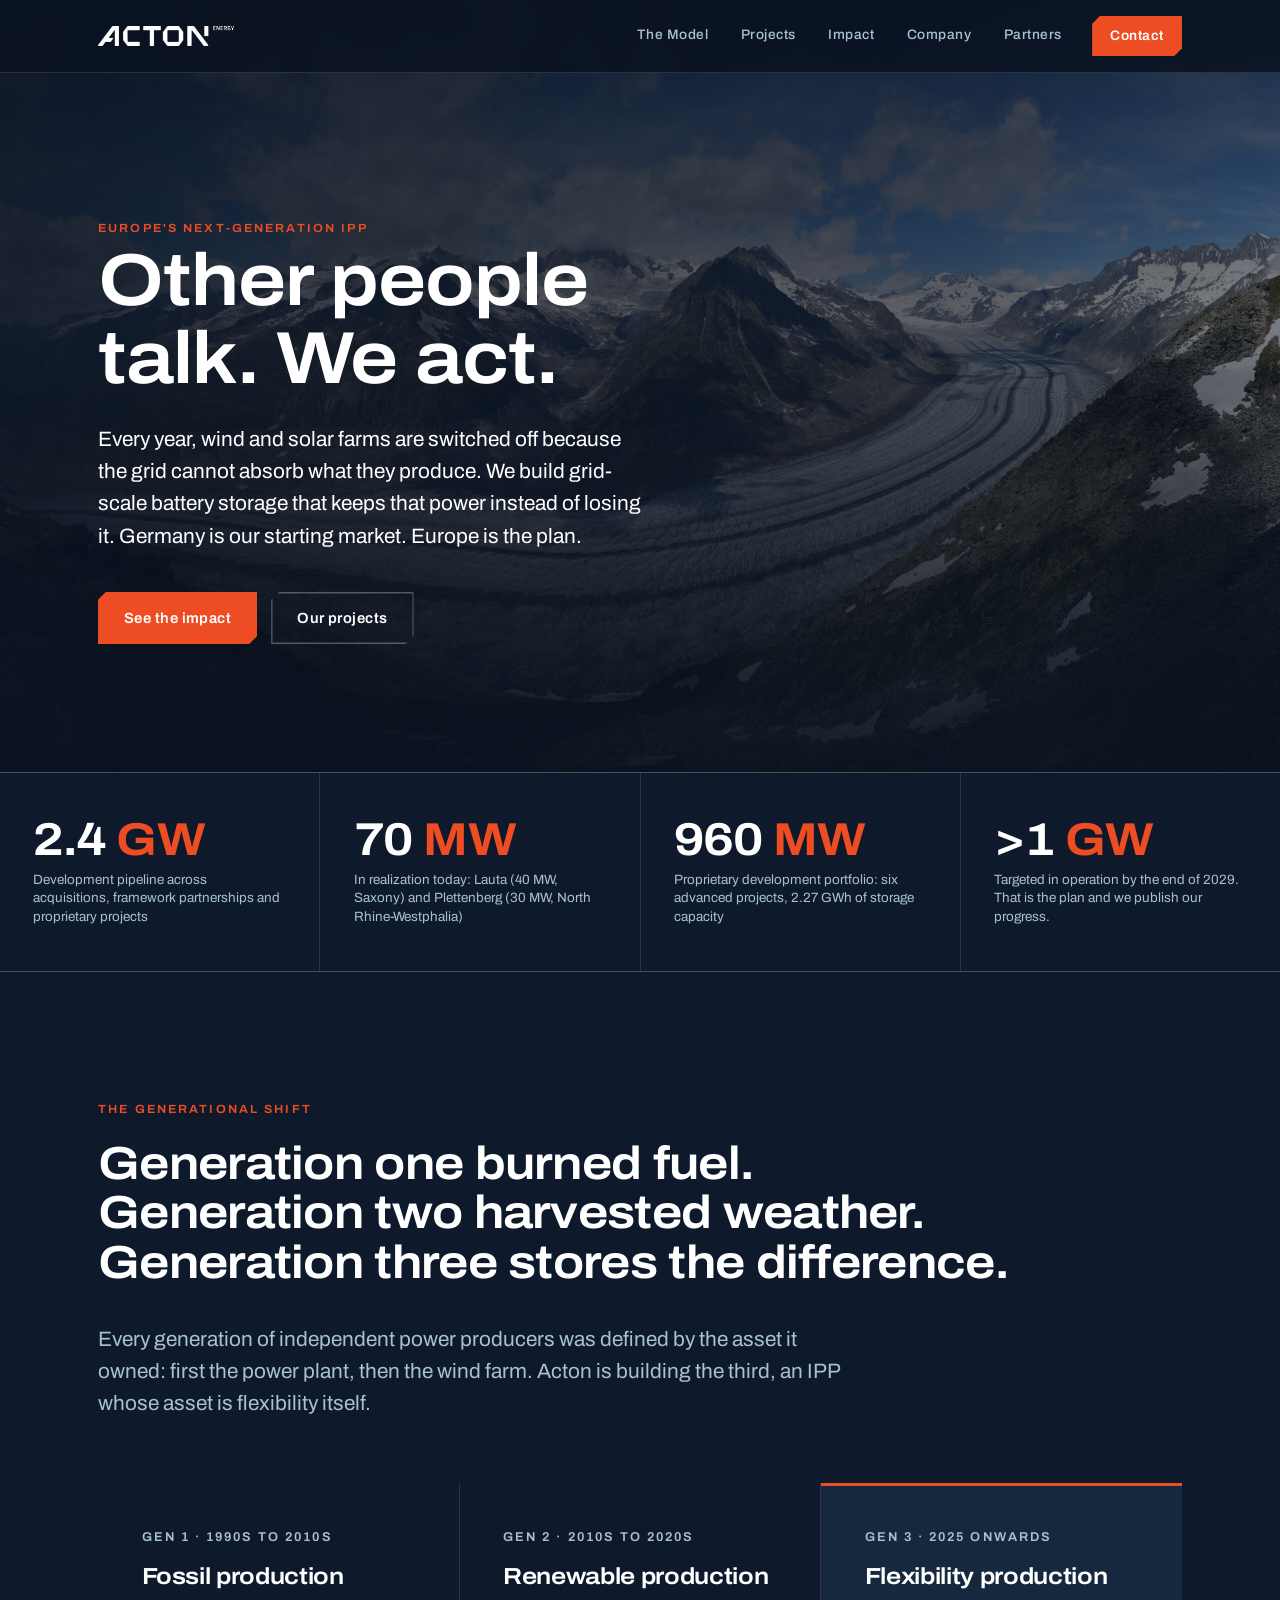
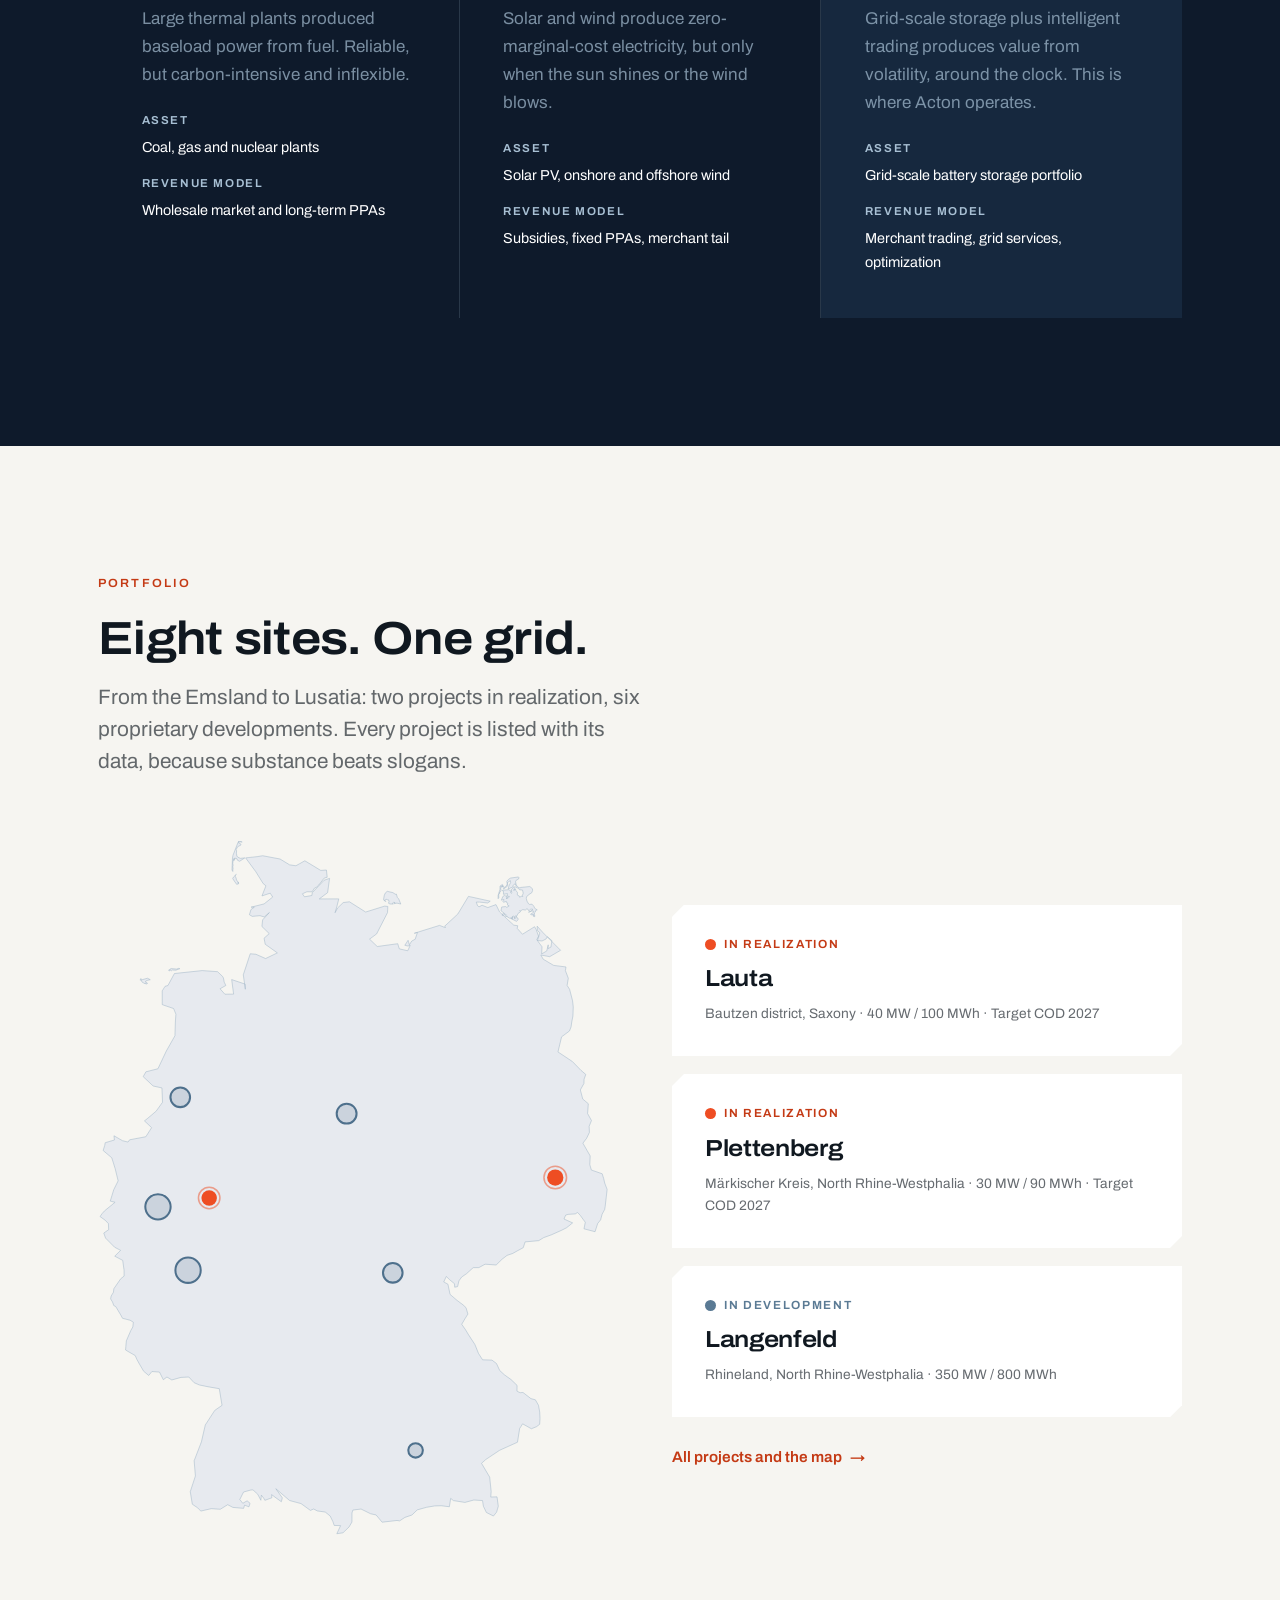
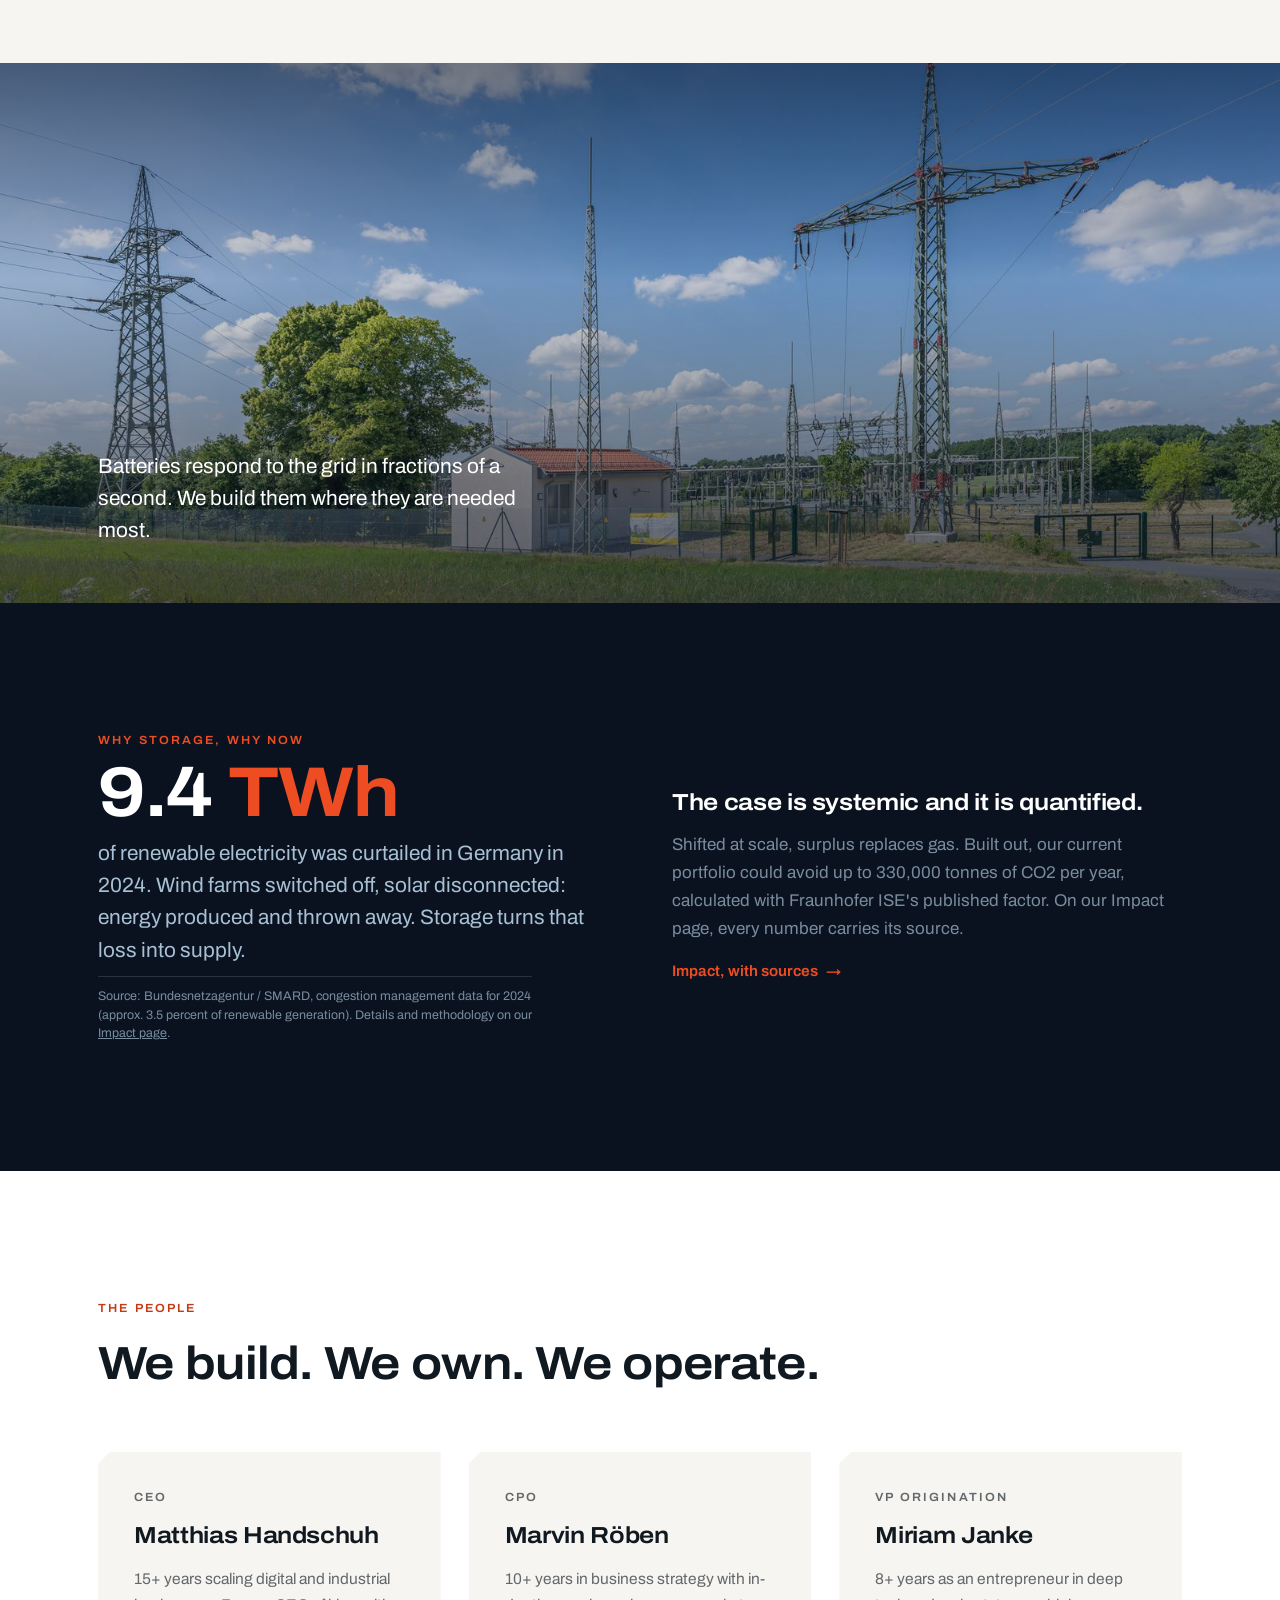
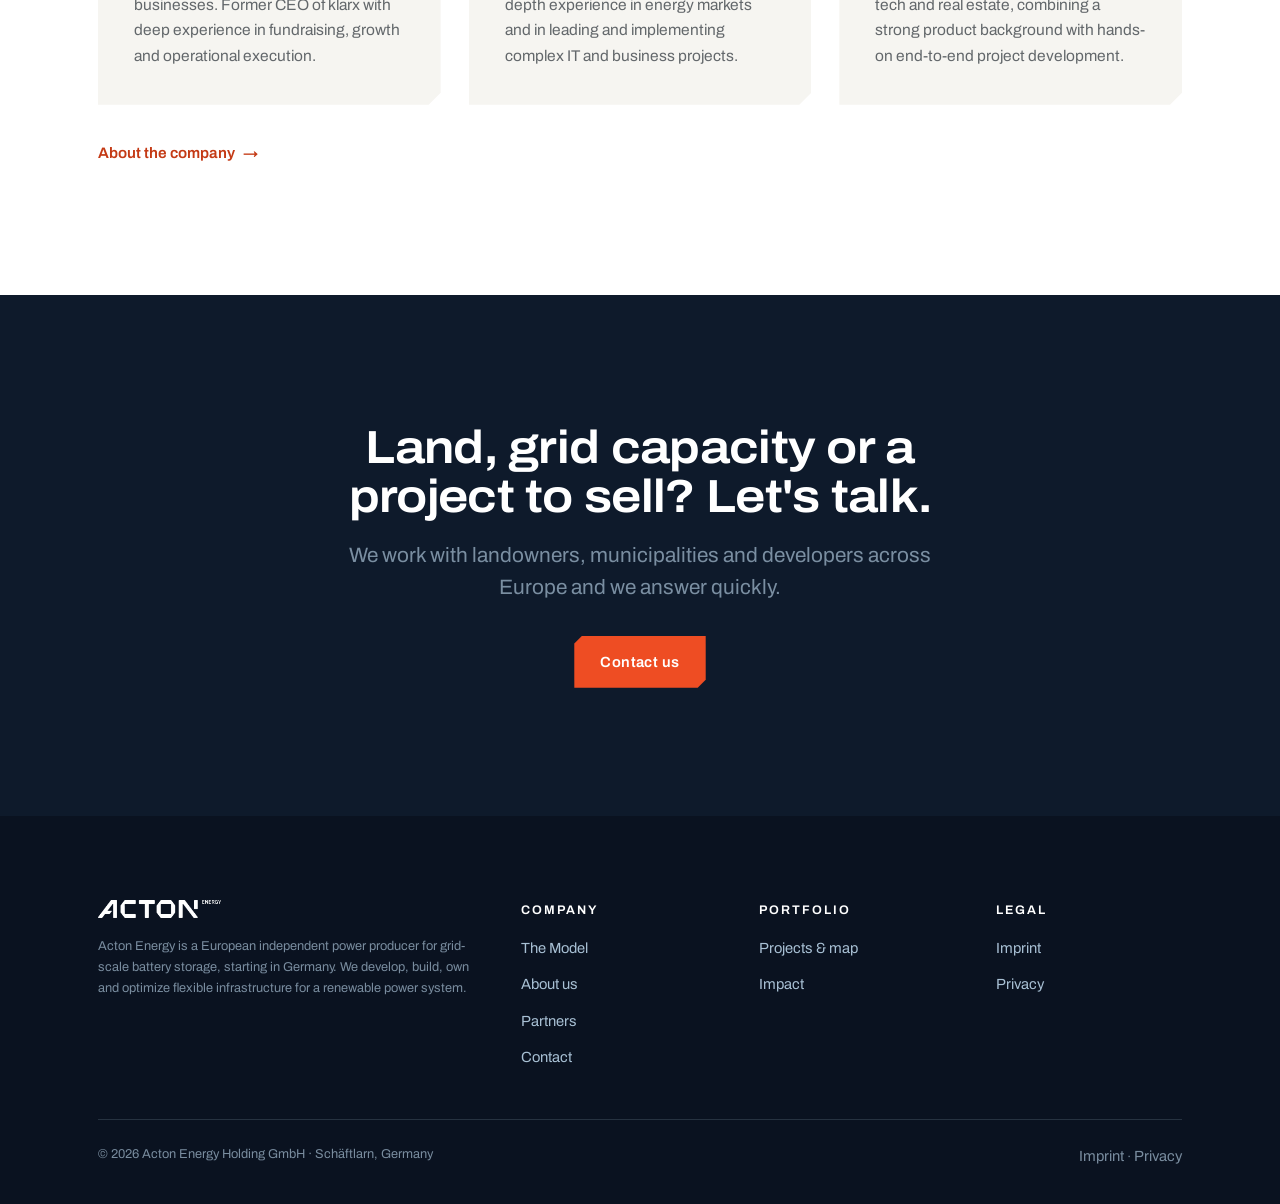
==== commit bd5aa182: "Reposition homepage on impact and European scope - Home hero: photo background, impact-led headline " ====
--- a/index.html
+++ b/index.html
@@ -4,7 +4,7 @@
 <meta charset="utf-8">
 <meta name="viewport" content="width=device-width, initial-scale=1">
 <title>Acton Energy | Grid-Scale Battery Storage. Owned, Operated, Optimized.</title>
-<meta name="description" content="Acton Energy is Germany's next-generation independent power producer for grid-scale battery storage. We develop, build and operate our own projects: 2.4 GW pipeline, 70 MW in realization, over 1 GW targeted in operation by the end of 2029.">
+<meta name="description" content="Acton Energy is Europe's next-generation independent power producer for grid-scale battery storage, starting in Germany. We develop, build and operate our own projects: 2.4 GW pipeline, 70 MW in realization, over 1 GW targeted in operation by the end of 2029.">
 <link rel="stylesheet" href="assets/site.css">
 <link rel="preload" href="assets/fonts/Archivo.woff2" as="font" type="font/woff2" crossorigin>
 <link rel="icon" href="data:image/svg+xml,<svg xmlns='http://www.w3.org/2000/svg' viewBox='0 0 100 100'><circle cx='50' cy='50' r='14' fill='%23EE4D23'/><circle cx='50' cy='50' r='38' fill='none' stroke='%23EE4D23' stroke-width='11'/></svg>">
@@ -14,7 +14,7 @@
 <meta property="og:type" content="website">
 <meta property="og:site_name" content="Acton Energy">
 <meta property="og:title" content="Acton Energy | Grid-Scale Battery Storage. Owned, Operated, Optimized.">
-<meta property="og:description" content="Acton Energy is Germany's next-generation independent power producer for grid-scale battery storage. We develop, build and operate our own projects: 2.4 GW pipeline, 70 MW in realization, over 1 GW targeted in operation by the end of 2029.">
+<meta property="og:description" content="Acton Energy is Europe's next-generation independent power producer for grid-scale battery storage, starting in Germany. We develop, build and operate our own projects: 2.4 GW pipeline, 70 MW in realization, over 1 GW targeted in operation by the end of 2029.">
 <meta property="og:url" content="https://acton.energy/">
 <meta property="og:image" content="https://acton.energy/assets/img/og.jpg">
 <meta name="twitter:card" content="summary_large_image">
@@ -42,60 +42,18 @@
 <main>
 
 <!-- HERO -->
-<section class="hero">
+<section class="hero hero--photo">
   <div class="hero-bg" aria-hidden="true">
-    <svg viewBox="0 0 1440 780" preserveAspectRatio="xMidYMid slice">
-      <defs>
-        <linearGradient id="heroGrad" x1="0" y1="0" x2="0" y2="1">
-          <stop offset="0" stop-color="#0E1A2B"/>
-          <stop offset="1" stop-color="#0A1220"/>
-        </linearGradient>
-        <linearGradient id="flowGrad" x1="0" y1="0" x2="1" y2="0">
-          <stop offset="0" stop-color="#A8C0D4" stop-opacity="0"/>
-          <stop offset=".5" stop-color="#A8C0D4" stop-opacity=".5"/>
-          <stop offset="1" stop-color="#A8C0D4" stop-opacity="0"/>
-        </linearGradient>
-      </defs>
-      <rect width="1440" height="780" fill="url(#heroGrad)"/>
-      <g stroke="url(#flowGrad)" stroke-width="1" fill="none" opacity=".5">
-        <path d="M-40 620 C 320 560, 640 700, 1000 610 S 1480 560, 1520 600">
-          <animate attributeName="d" dur="14s" repeatCount="indefinite"
-            values="M-40 620 C 320 560, 640 700, 1000 610 S 1480 560, 1520 600;
-                    M-40 610 C 320 690, 640 570, 1000 650 S 1480 610, 1520 590;
-                    M-40 620 C 320 560, 640 700, 1000 610 S 1480 560, 1520 600"/>
-        </path>
-        <path d="M-40 680 C 360 640, 700 740, 1060 660 S 1480 640, 1520 670" opacity=".7">
-          <animate attributeName="d" dur="18s" repeatCount="indefinite"
-            values="M-40 680 C 360 640, 700 740, 1060 660 S 1480 640, 1520 670;
-                    M-40 670 C 360 740, 700 640, 1060 700 S 1480 680, 1520 650;
-                    M-40 680 C 360 640, 700 740, 1060 660 S 1480 640, 1520 670"/>
-        </path>
-        <path d="M-40 730 C 400 700, 760 770, 1120 710 S 1480 700, 1520 730" opacity=".45"/>
-      </g>
-      <!-- pulse motif: Energie strahlt von einem Netzknoten ab -->
-      <g transform="translate(1120 300)">
-        <circle r="170" fill="none" stroke="#A8C0D4" stroke-opacity=".10" stroke-width="1"/>
-        <circle r="118" fill="none" stroke="#A8C0D4" stroke-opacity=".16" stroke-width="1"/>
-        <circle r="66" fill="none" stroke="#A8C0D4" stroke-opacity=".24" stroke-width="1.5"/>
-        <circle r="7" fill="#EE4D23"/>
-        <circle r="20" fill="none" stroke="#EE4D23" stroke-opacity=".5" stroke-width="1.5">
-          <animate attributeName="r" values="12;176" dur="4.8s" repeatCount="indefinite"/>
-          <animate attributeName="stroke-opacity" values=".55;0" dur="4.8s" repeatCount="indefinite"/>
-        </circle>
-        <circle r="118" fill="none" stroke="#EE4D23" stroke-opacity=".6" stroke-width="1.5"
-          stroke-dasharray="130 611" stroke-linecap="round">
-          <animateTransform attributeName="transform" type="rotate" from="0" to="360" dur="16s" repeatCount="indefinite"/>
-        </circle>
-      </g>
-    </svg>
-  </div>
-  <div class="wrap">
-    <span class="label label--signal hero-kicker">Germany's Next-Generation IPP</span>
-    <h1>Own. Operate. Optimize.</h1>
-    <p class="lede">We develop, build and operate grid-scale battery storage in Germany. We do not sell our projects. We keep them and we make them work for the grid every quarter hour.</p>
+    <img src="assets/img/glacier.jpg" alt="" fetchpriority="high">
+    <div class="hero-veil"></div>
+  </div>
+  <div class="wrap">
+    <span class="label label--signal hero-kicker">Europe's Next-Generation IPP</span>
+    <h1>Other people talk. We act.</h1>
+    <p class="lede">Every year, wind and solar farms are switched off because the grid cannot absorb what they produce. We build grid-scale battery storage that keeps that power instead of losing it. Germany is our starting market. Europe is the plan.</p>
     <div class="hero-ctas">
-      <a class="btn btn--signal" href="projects.html">Our projects</a>
-      <a class="btn btn--ghost" href="model.html">How the model works</a>
+      <a class="btn btn--signal" href="impact.html">See the impact</a>
+      <a class="btn btn--ghost" href="projects.html">Our projects</a>
     </div>
   </div>
 </section>
@@ -128,6 +86,7 @@
     <div class="section-head reveal">
       <span class="label label--signal">The Generational Shift</span>
       <h2>Generation one burned fuel. Generation two harvested weather. Generation three stores the difference.</h2>
+      <p class="lede" style="color:var(--dove);max-width:64ch;margin-top:18px">Every generation of independent power producers was defined by the asset it owned: first the power plant, then the wind farm. Acton is building the third, an IPP whose asset is flexibility itself.</p>
     </div>
     <div class="gen-grid reveal-stagger">
       <article class="gen">
@@ -226,7 +185,7 @@
   <div class="wrap">
     <div class="section-head reveal">
       <span class="label label--signal">The people</span>
-      <h2>Built by operators, not brokers.</h2>
+      <h2>We build. We own. We operate.</h2>
     </div>
     <div class="card-grid card-grid--3 reveal-stagger">
       <article class="card" style="background:var(--paper)">
@@ -256,7 +215,7 @@
   <div class="wrap" style="text-align:center">
     <div class="reveal">
       <h2 style="max-width:22ch;margin:0 auto 18px">Land, grid capacity or a project to sell? Let's talk.</h2>
-      <p class="lede muted" style="margin:0 auto 32px;max-width:52ch">We work with landowners, municipalities and developers across Germany and we answer quickly.</p>
+      <p class="lede muted" style="margin:0 auto 32px;max-width:52ch">We work with landowners, municipalities and developers across Europe and we answer quickly.</p>
       <a class="btn btn--signal" href="contact.html">Contact us</a>
     </div>
   </div>
@@ -269,7 +228,7 @@
     <div class="footer-grid">
       <div>
         <img class="footer-logo" src="assets/img/logo_white.png" alt="Acton Energy">
-        <p class="footer-note">Acton Energy is a German independent power producer for grid-scale battery storage. We develop, build, own and optimize flexible infrastructure for a renewable power system.</p>
+        <p class="footer-note">Acton Energy is a European independent power producer for grid-scale battery storage, starting in Germany. We develop, build, own and optimize flexible infrastructure for a renewable power system.</p>
       </div>
       <div>
         <h4>Company</h4>
--- a/assets/site.css
+++ b/assets/site.css
@@ -206,6 +206,16 @@
 .hero .lede { margin-top: 26px; }
 .hero-ctas { display: flex; gap: 14px; margin-top: 40px; flex-wrap: wrap; }
 
+/* photo hero (home) */
+.hero--photo .hero-bg img { position: absolute; inset: 0; width: 100%; height: 100%; object-fit: cover; }
+.hero--photo .hero-veil {
+  position: absolute; inset: 0;
+  background:
+    linear-gradient(90deg, rgba(10,18,32,.82) 0%, rgba(10,18,32,.45) 52%, rgba(10,18,32,.20) 100%),
+    linear-gradient(180deg, rgba(10,18,32,.72), rgba(10,18,32,.42) 40%, rgba(10,18,32,.92));
+}
+.hero--photo h1 { max-width: 16ch; }
+
 /* buttons */
 .btn {
   display: inline-block; text-decoration: none;
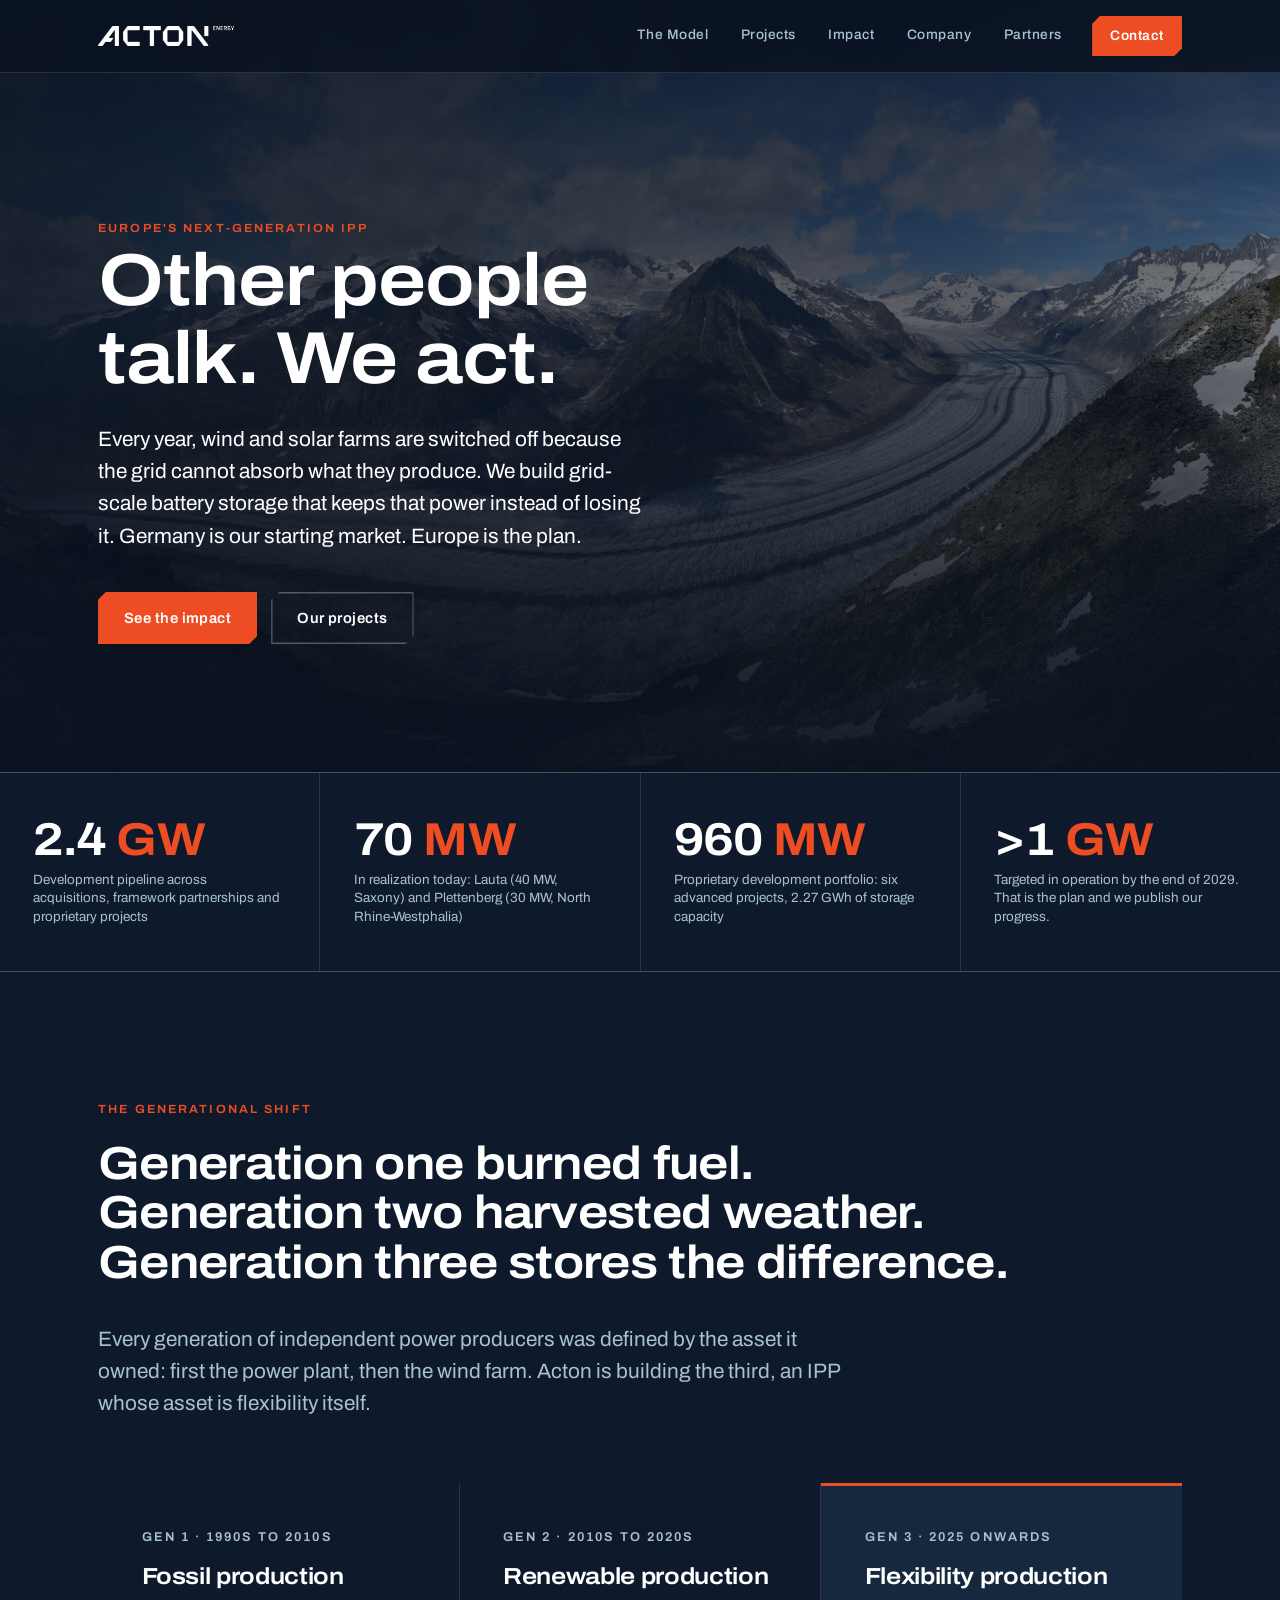
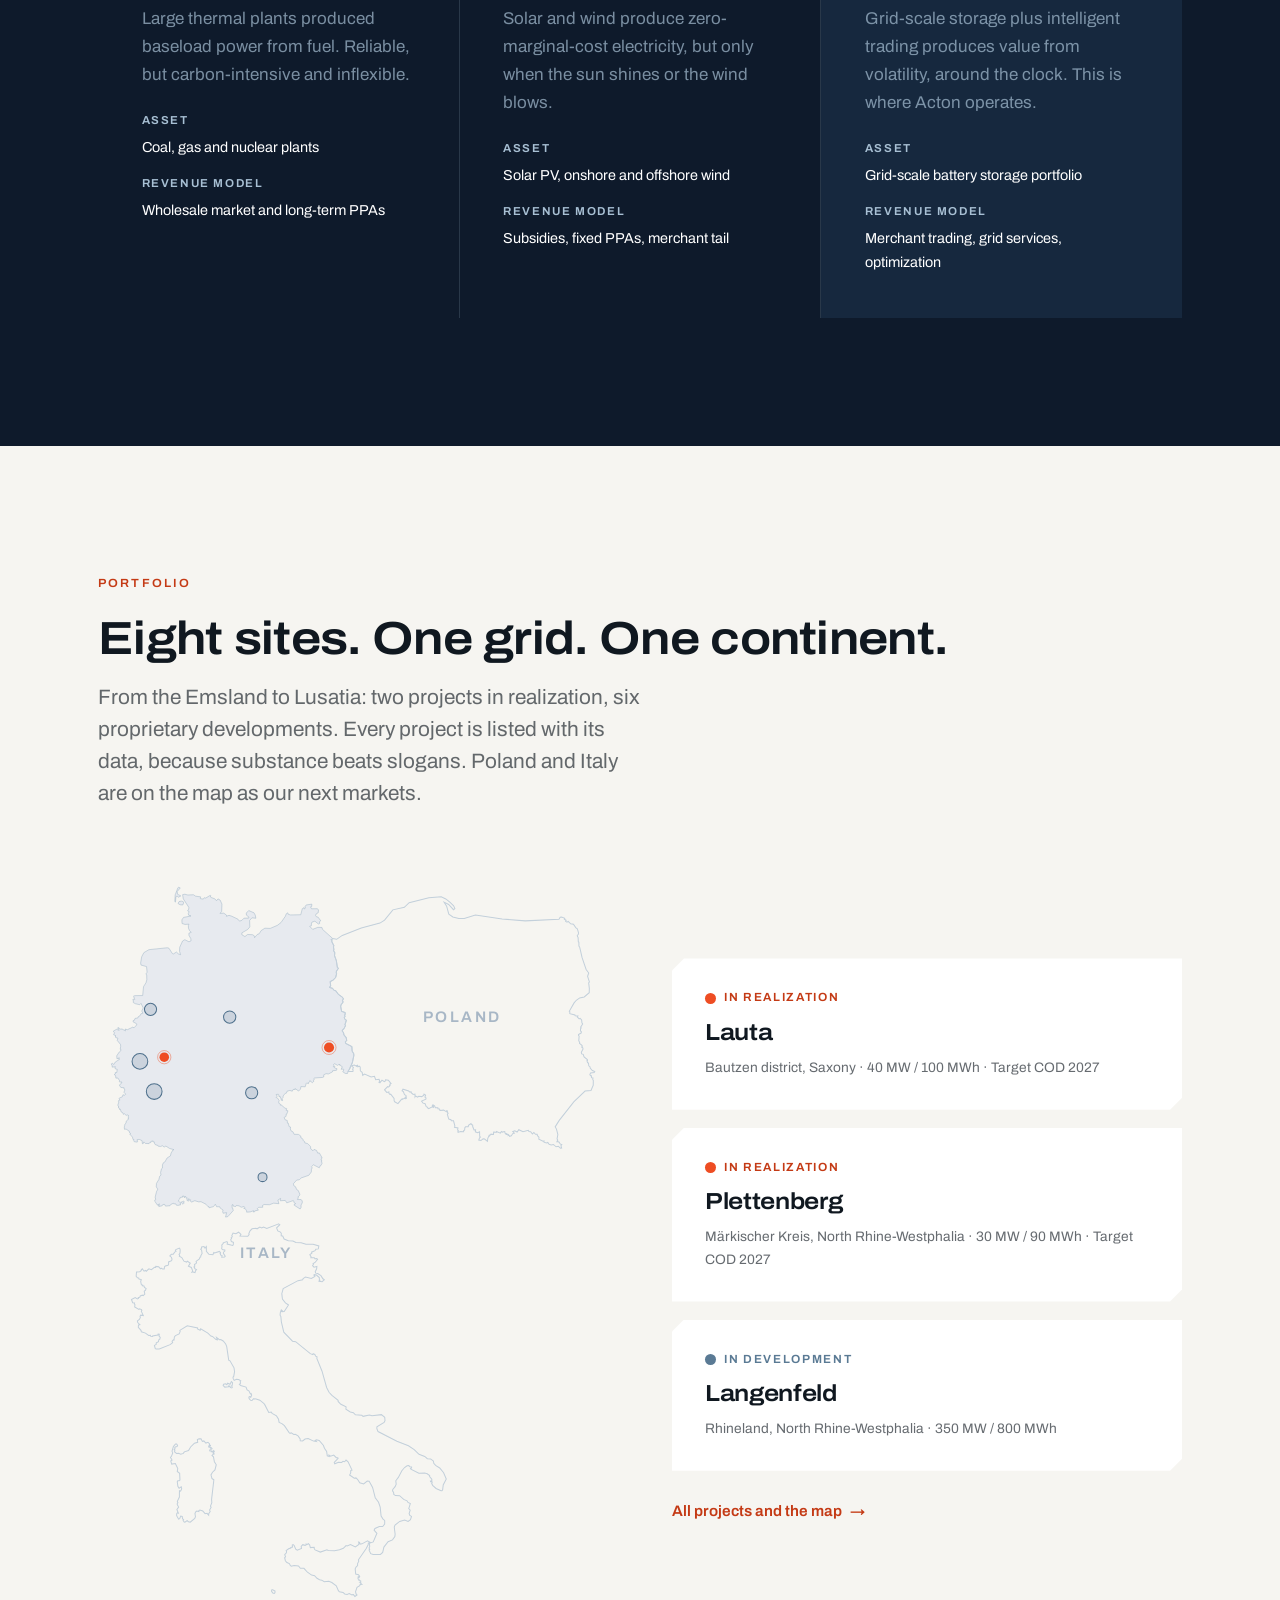
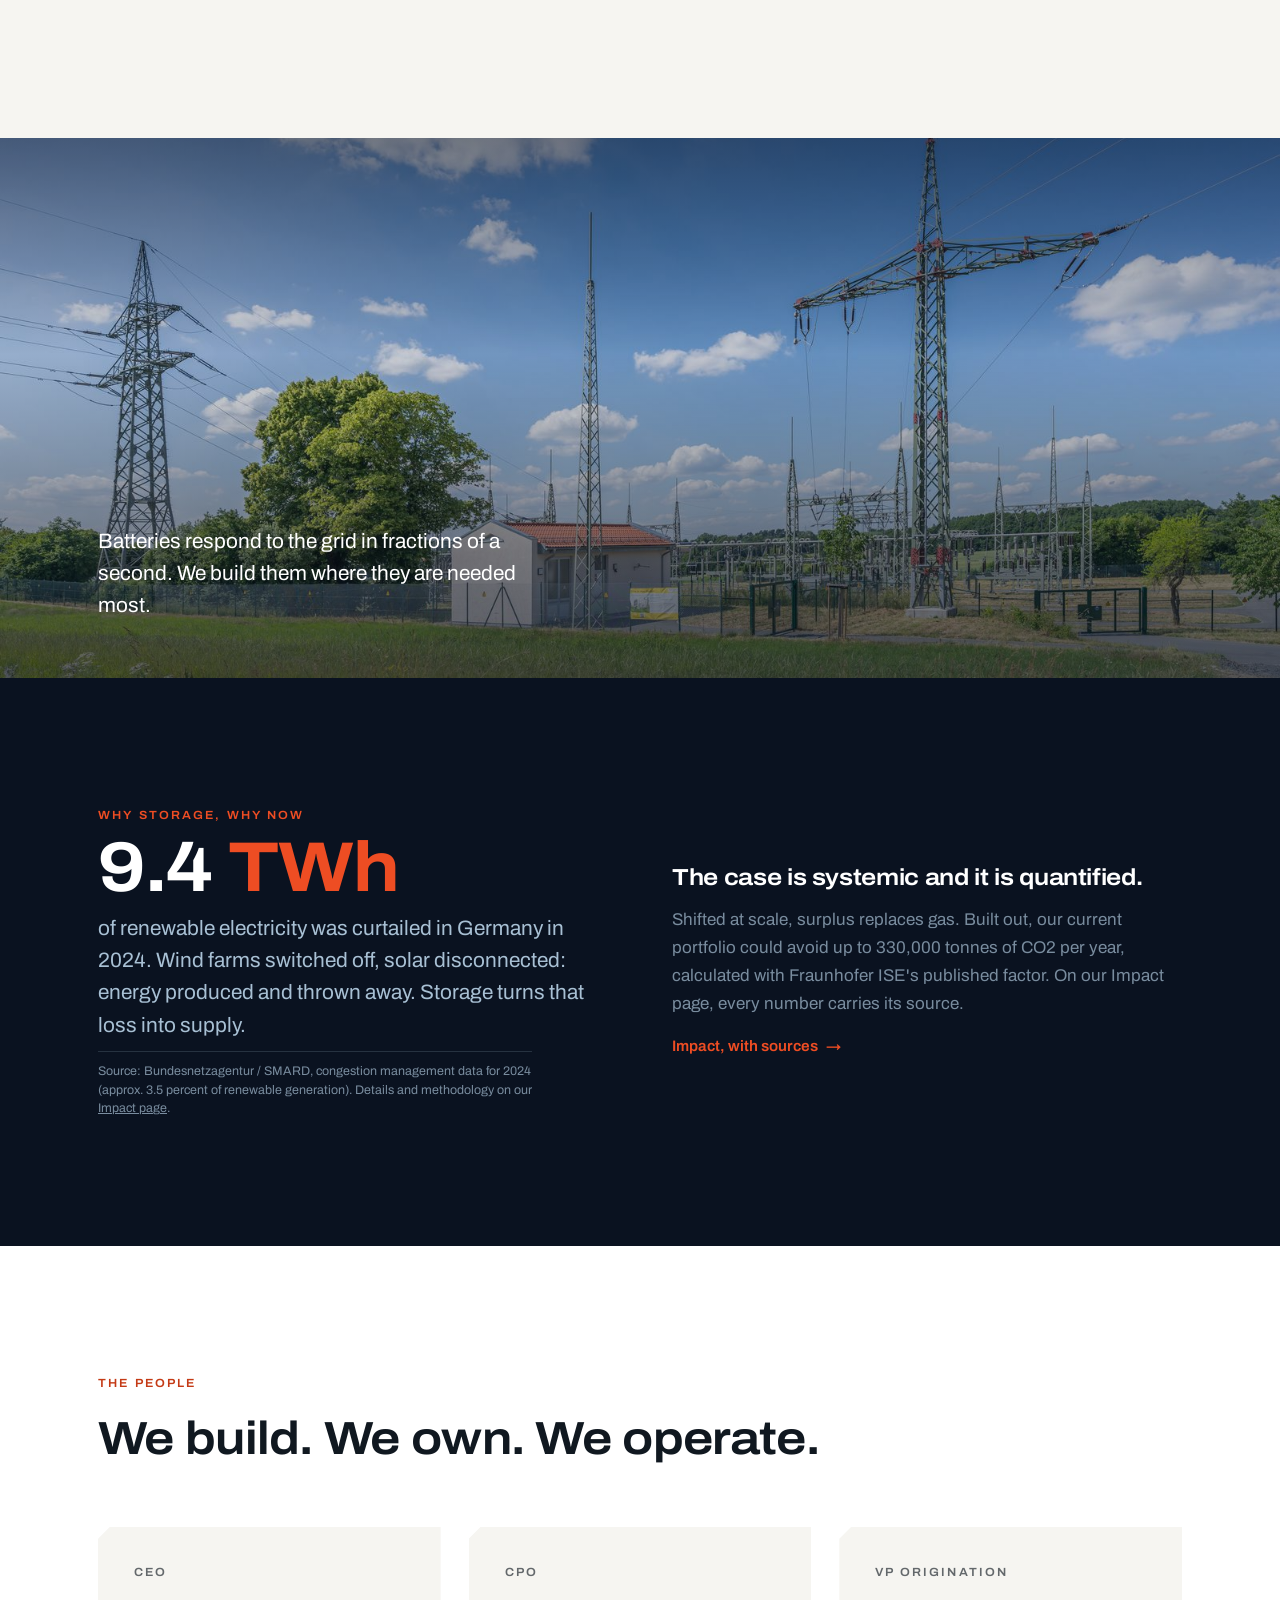
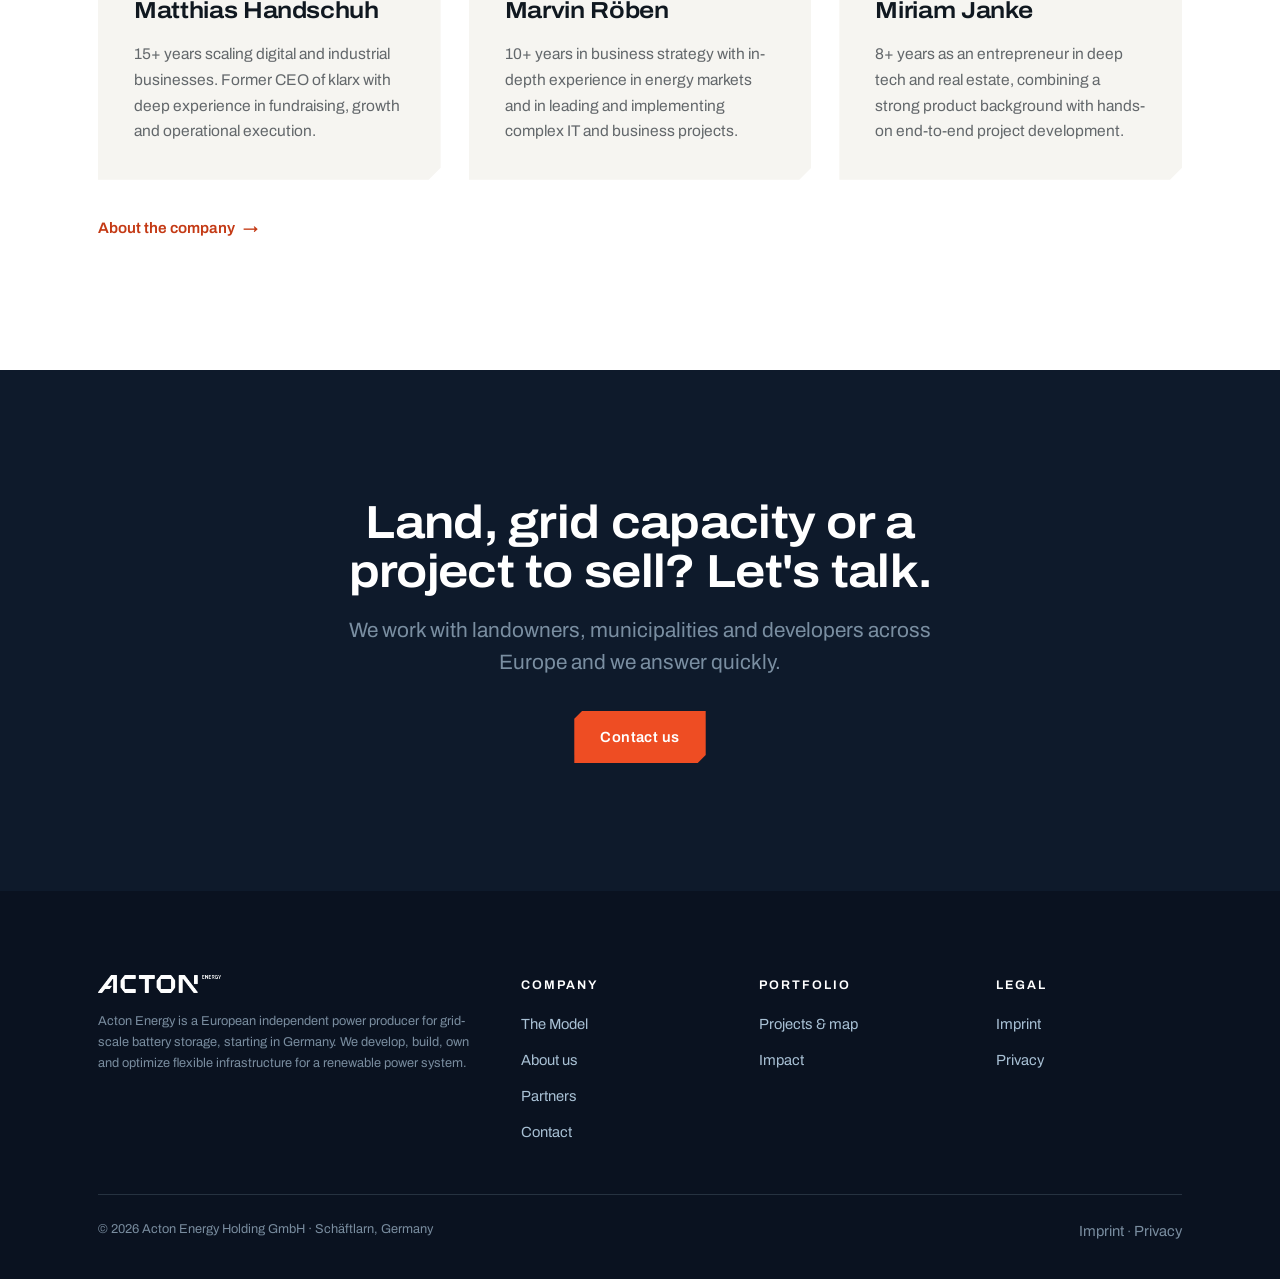
==== commit 88259913: "Portfolio map: extend from Germany to Germany, Poland and Italy Country outlines are Web Mercator pr" ====
--- a/index.html
+++ b/index.html
@@ -125,8 +125,8 @@
   <div class="wrap">
     <div class="section-head reveal">
       <span class="label label--signal">Portfolio</span>
-      <h2>Eight sites. One grid.</h2>
-      <p class="lede muted">From the Emsland to Lusatia: two projects in realization, six proprietary developments. Every project is listed with its data, because substance beats slogans.</p>
+      <h2>Eight sites. One grid. One continent.</h2>
+      <p class="lede muted">From the Emsland to Lusatia: two projects in realization, six proprietary developments. Every project is listed with its data, because substance beats slogans. Poland and Italy are on the map as our next markets.</p>
     </div>
     <div class="split">
       <div class="reveal" id="miniMap" aria-hidden="false"></div>
--- a/assets/site.css
+++ b/assets/site.css
@@ -307,6 +307,10 @@
 .badge--development { color: var(--dove); }
 .on-paper .badge--development { color: #5A7A94; }
 .on-paper .badge--development .dot { background: #5A7A94; }
+.badge--target { color: var(--dove-40); }
+.badge--target .dot { background: none; box-shadow: inset 0 0 0 2px var(--dove-40); }
+.on-paper .badge--target { color: #8A9BAC; }
+.on-paper .badge--target .dot { box-shadow: inset 0 0 0 2px #C3D0DB; }
 
 /* ---------- fact layer (sourced numbers) ---------- */
 .fact { display: grid; gap: 10px; }
@@ -365,6 +369,14 @@
 .map-svg { width: 100%; height: auto; display: block; }
 .map-land { fill: var(--navy-800); stroke: var(--dove-40); stroke-width: 1; }
 .on-paper .map-land { fill: #E7EAEF; stroke: #9FB4C6; }
+/* target markets: on the map, but no portfolio yet */
+.map-land--target { fill: none; stroke: var(--dove-18); stroke-width: 2; }
+.on-paper .map-land--target { fill: none; stroke: #C3D0DB; stroke-width: 2; }
+.map-label {
+  font-size: 30px; font-weight: 620; letter-spacing: .16em;
+  text-transform: uppercase; fill: var(--dove-40); pointer-events: none;
+}
+.on-paper .map-label { fill: #A8B7C6; }
 .on-paper .map-marker.m-development .shape { stroke: #4E708C; fill: rgba(78, 112, 140, .18); }
 
 .map-marker { cursor: pointer; }
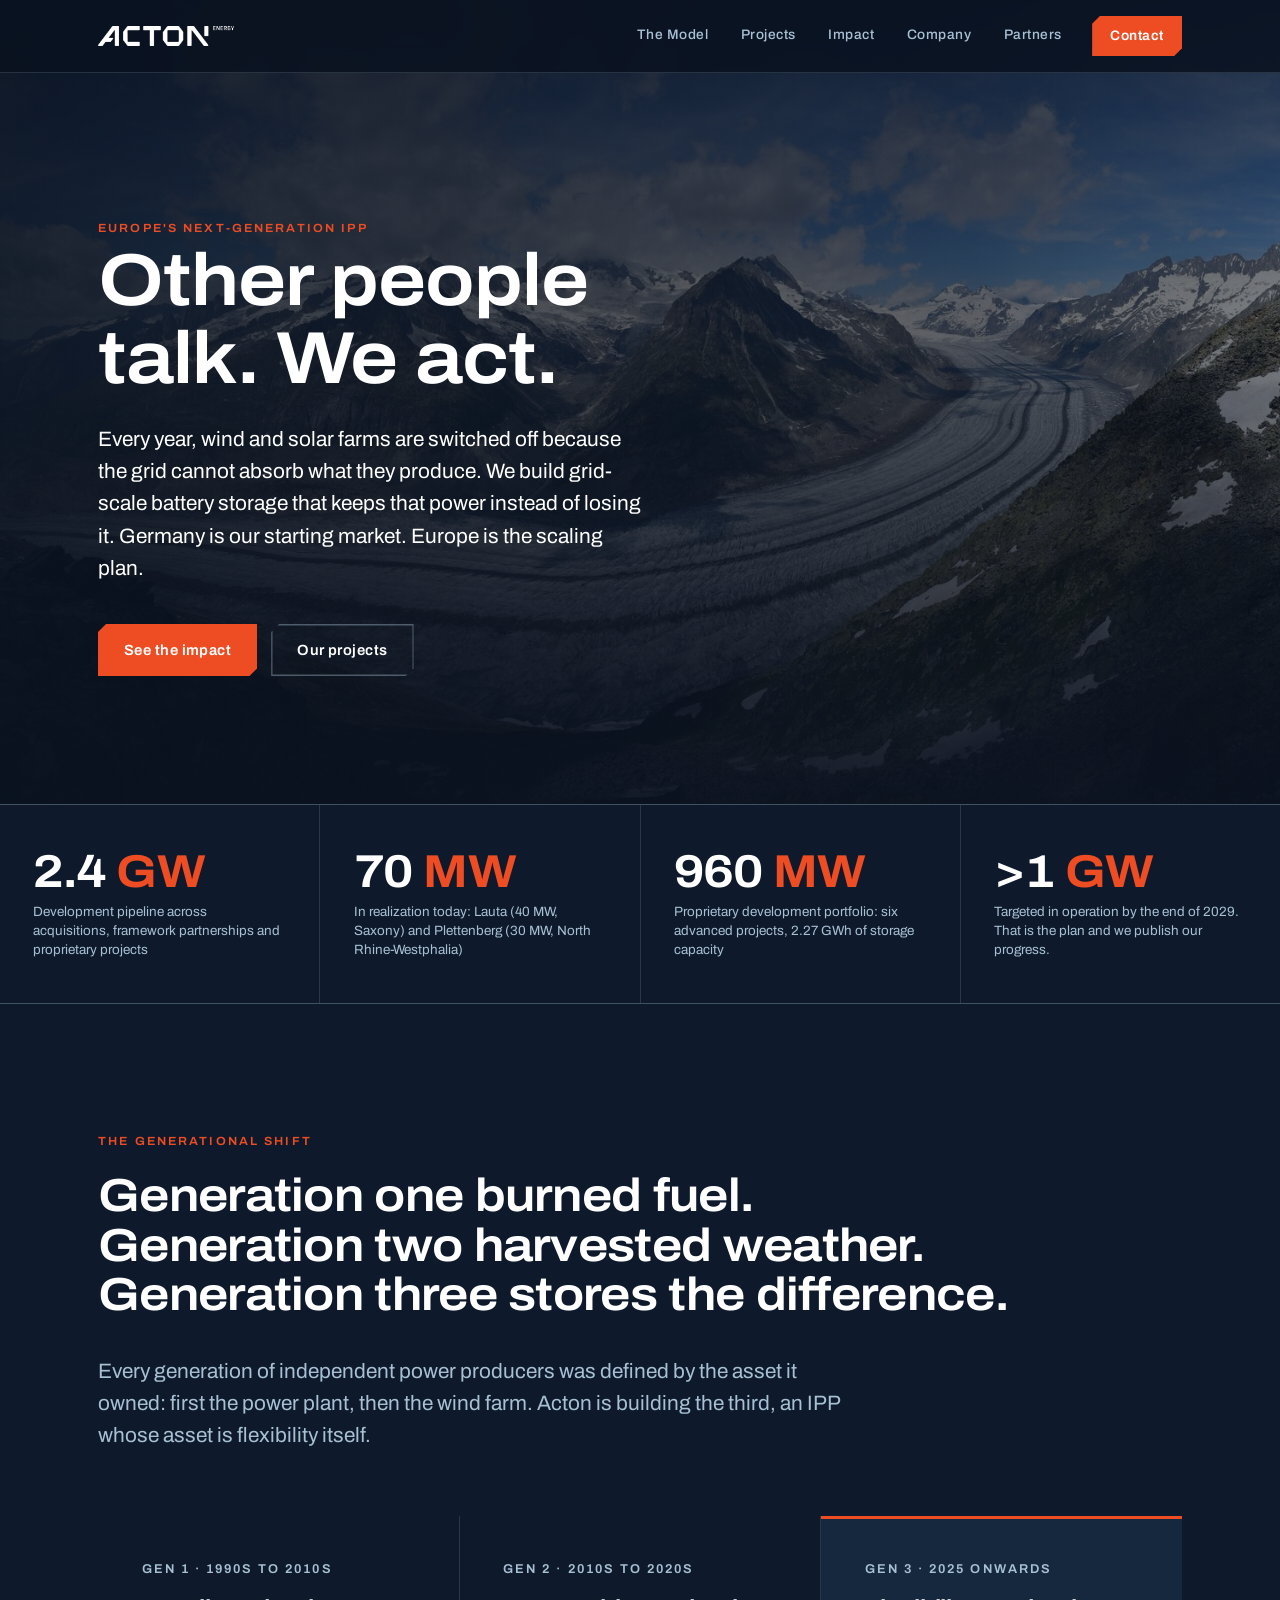
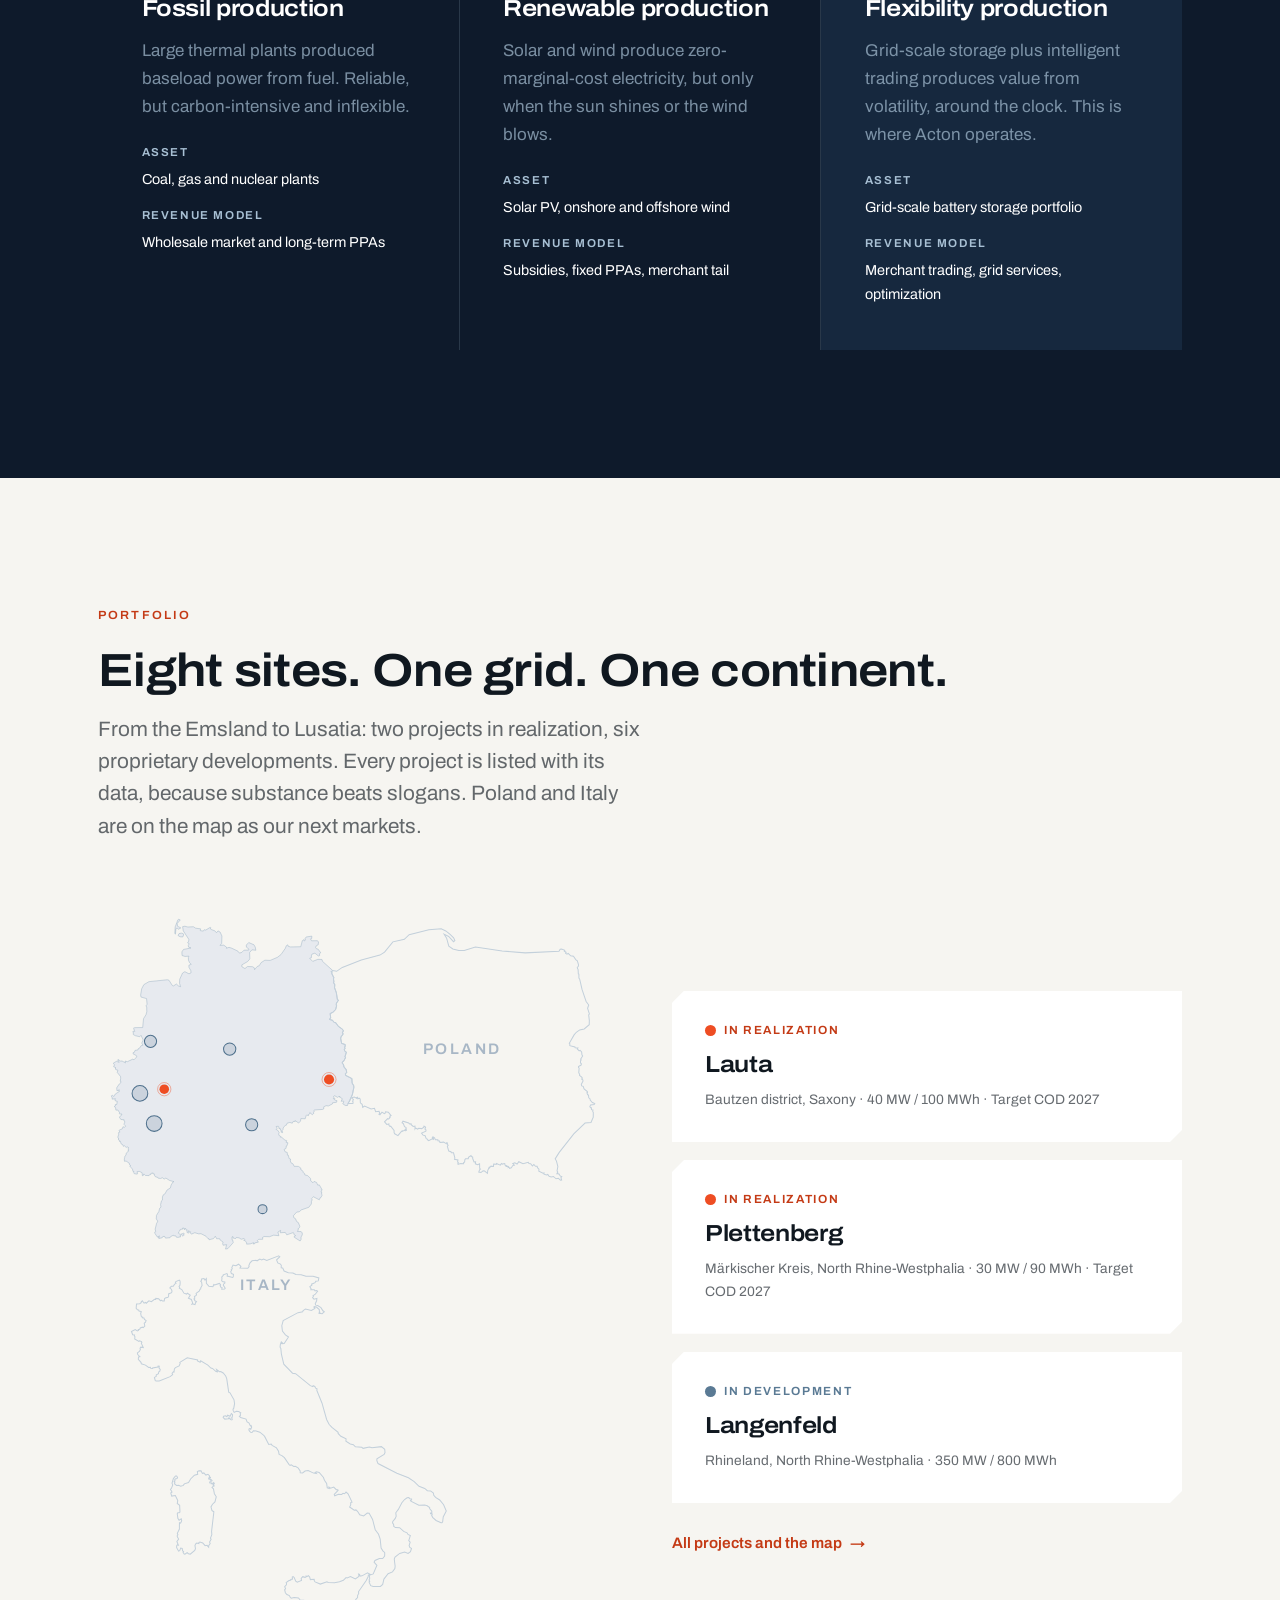
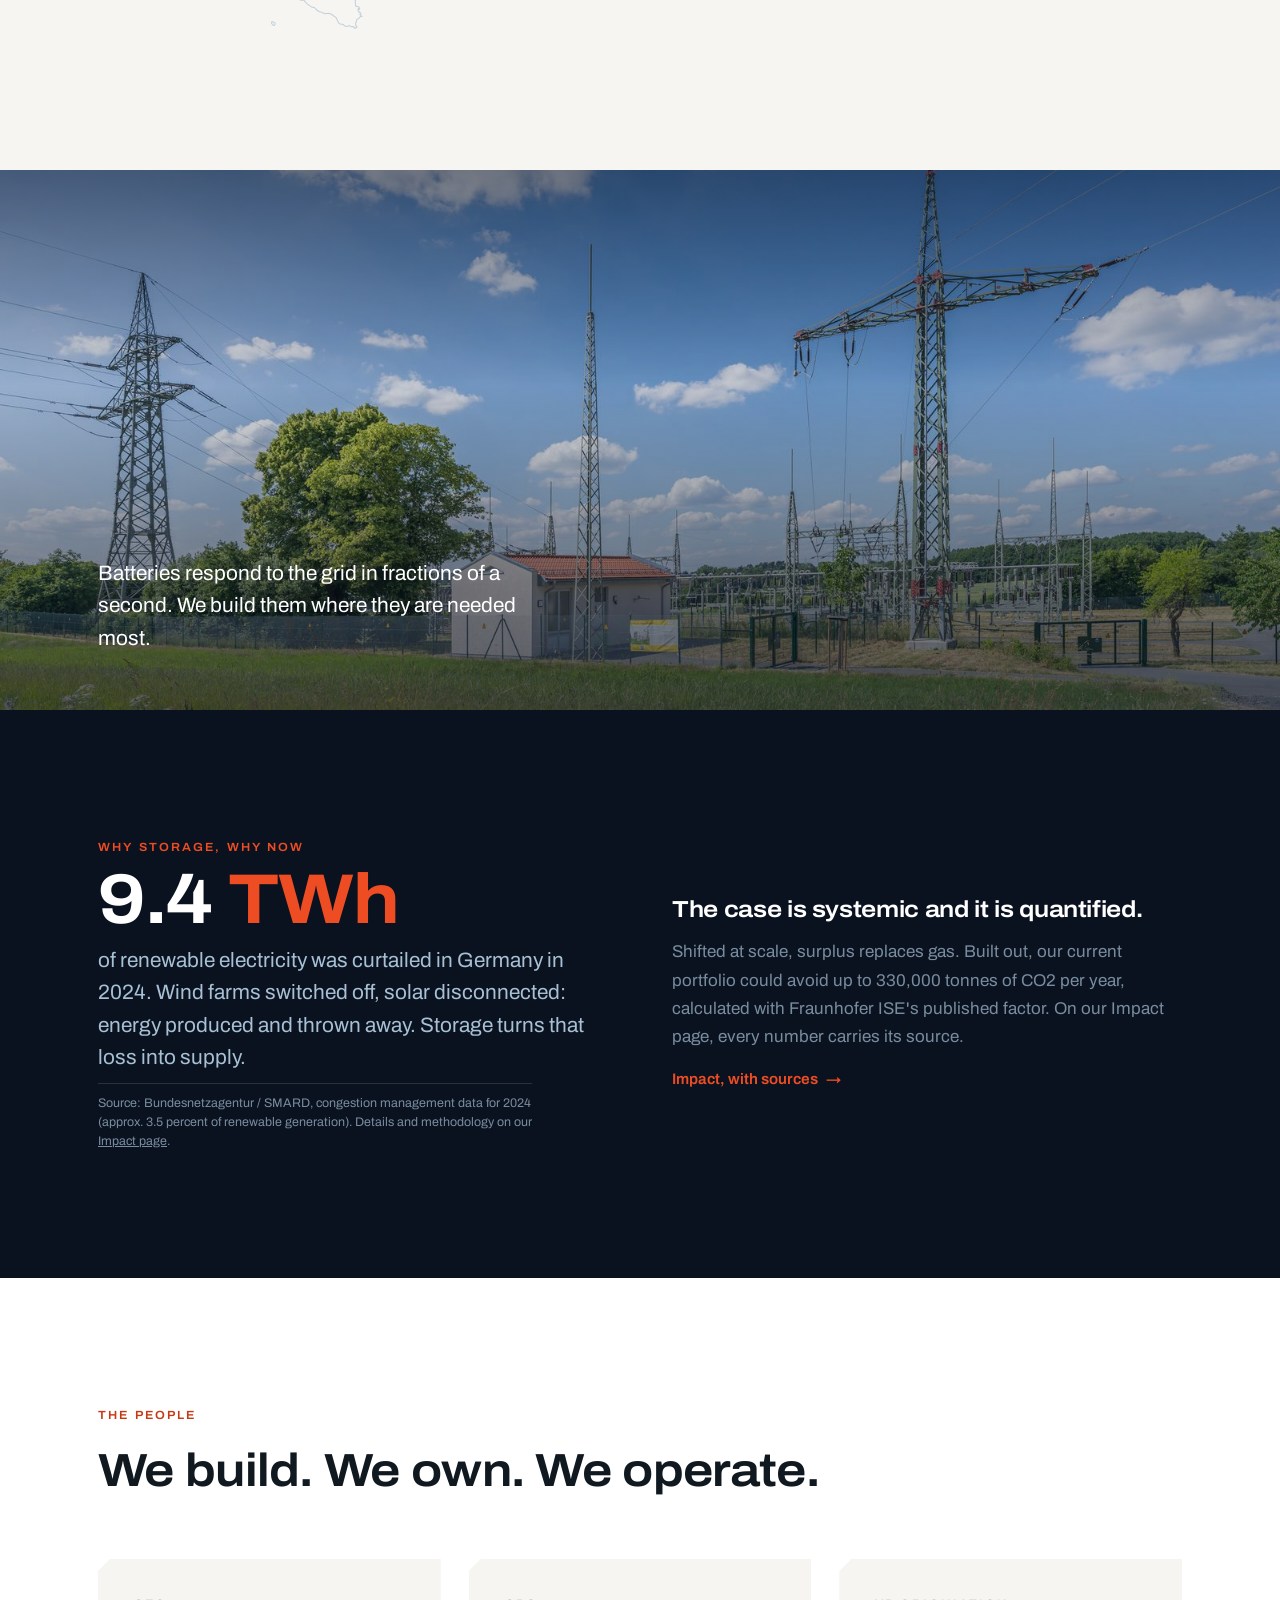
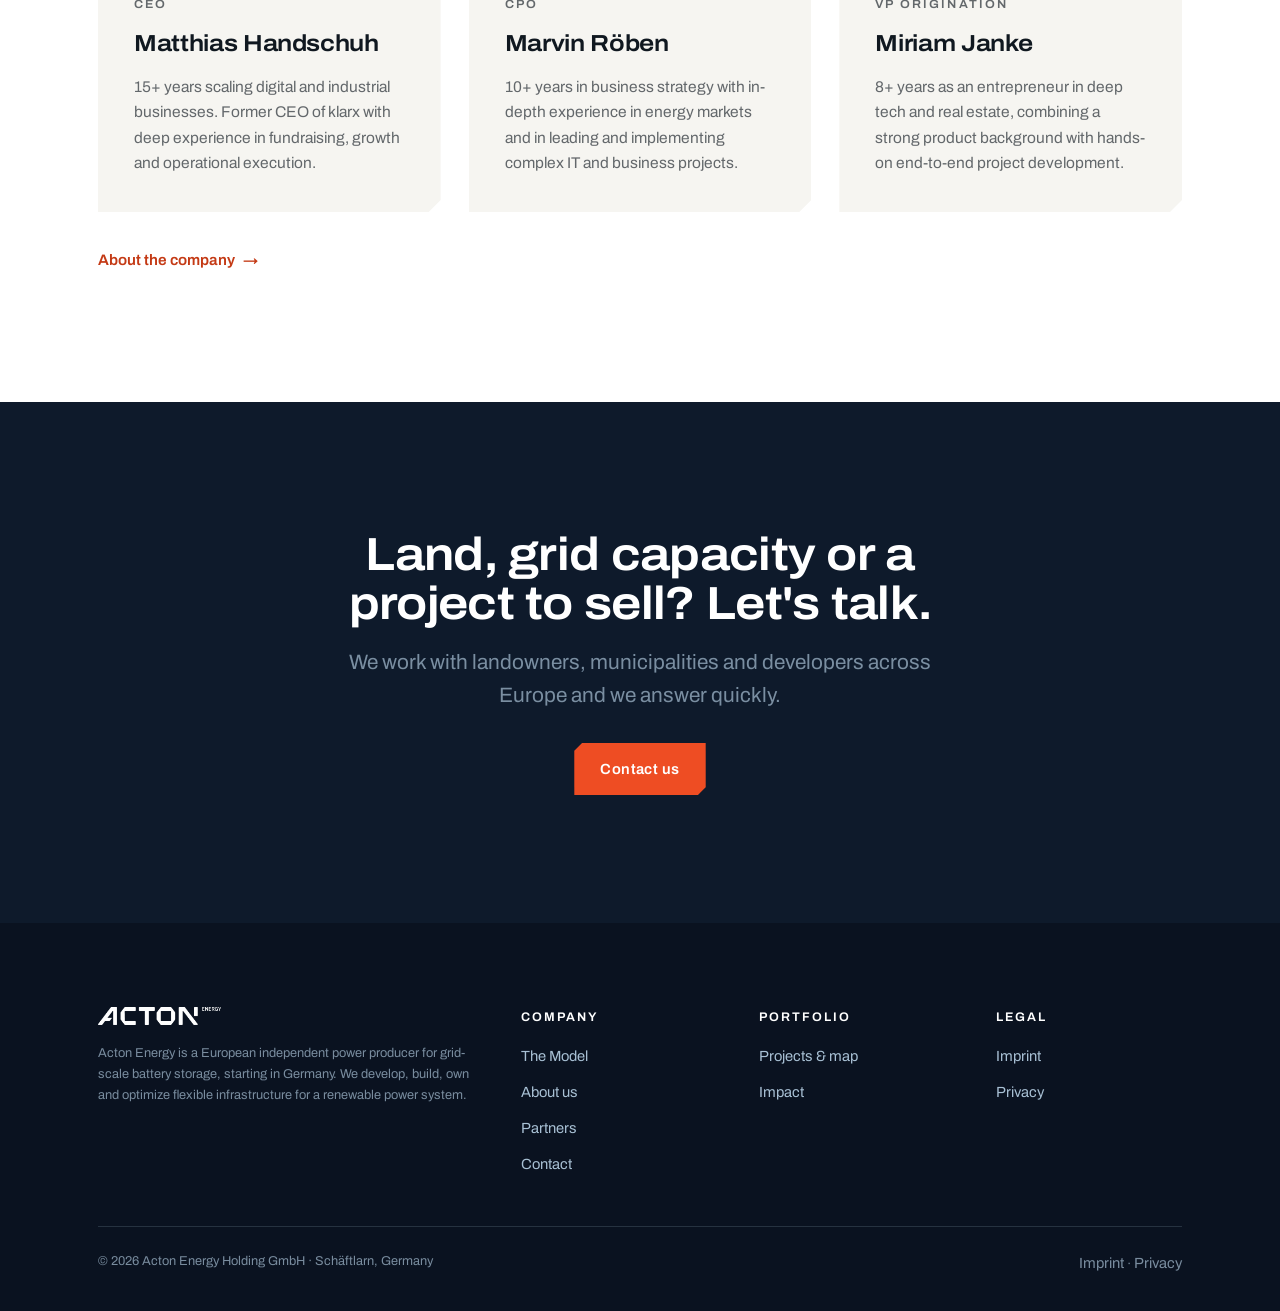
==== commit 110af841: "Home hero: Europe is the scaling plan Co-Authored-By: Claude Opus 5 <noreply@anthropic.com>" ====
--- a/index.html
+++ b/index.html
@@ -50,7 +50,7 @@
   <div class="wrap">
     <span class="label label--signal hero-kicker">Europe's Next-Generation IPP</span>
     <h1>Other people talk. We act.</h1>
-    <p class="lede">Every year, wind and solar farms are switched off because the grid cannot absorb what they produce. We build grid-scale battery storage that keeps that power instead of losing it. Germany is our starting market. Europe is the plan.</p>
+    <p class="lede">Every year, wind and solar farms are switched off because the grid cannot absorb what they produce. We build grid-scale battery storage that keeps that power instead of losing it. Germany is our starting market. Europe is the scaling plan.</p>
     <div class="hero-ctas">
       <a class="btn btn--signal" href="impact.html">See the impact</a>
       <a class="btn btn--ghost" href="projects.html">Our projects</a>
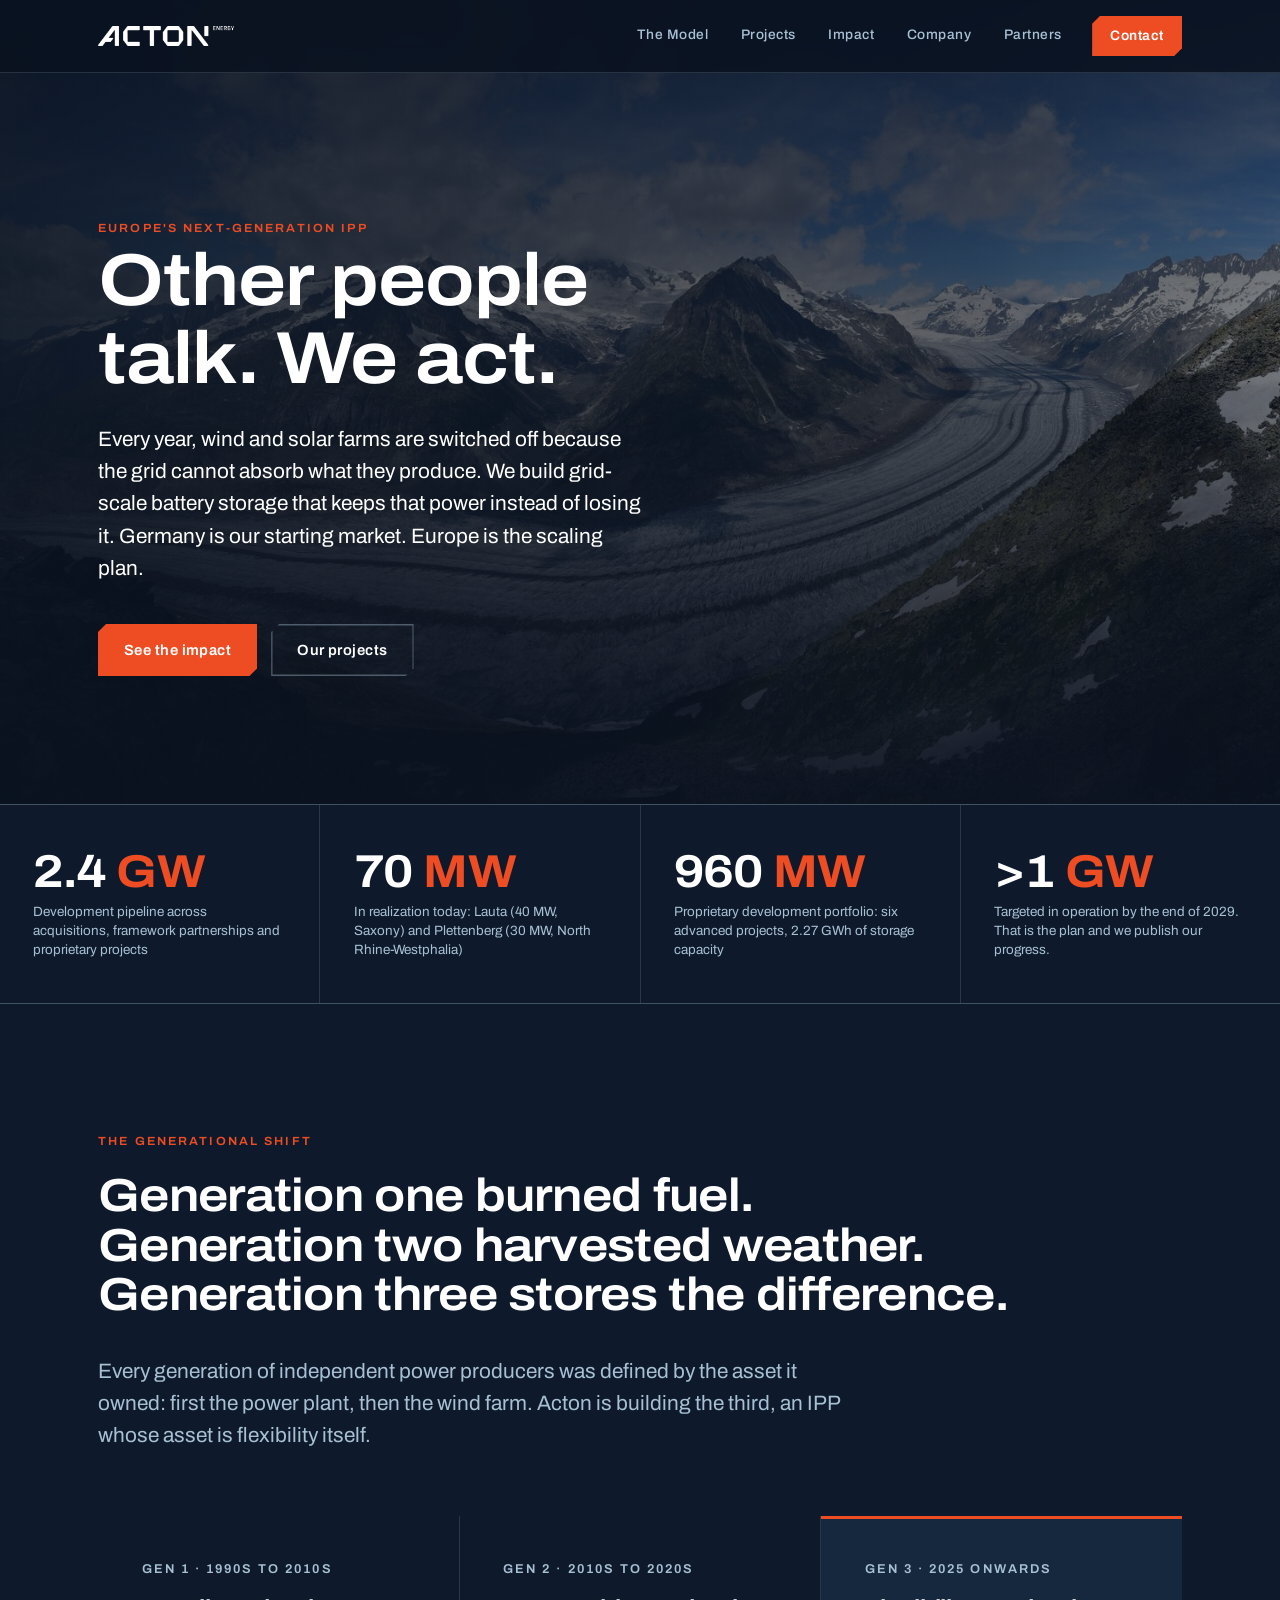
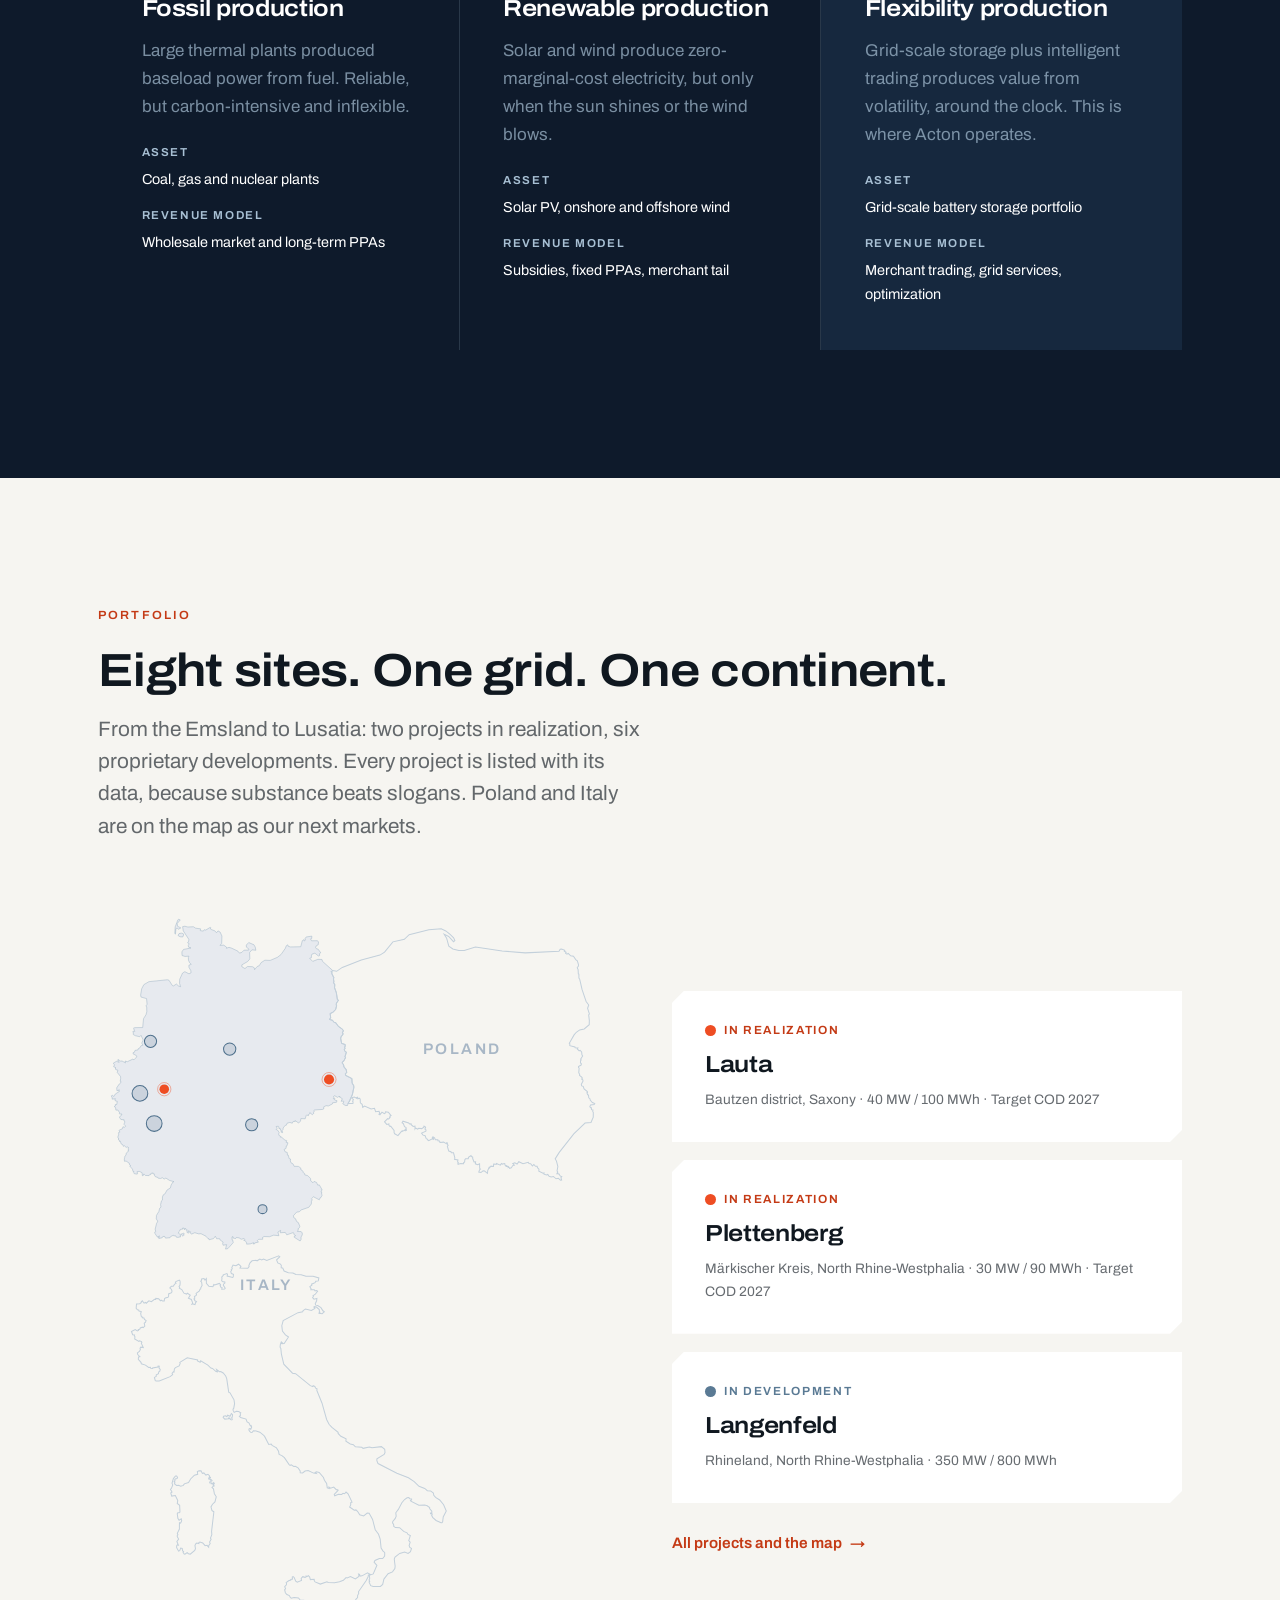
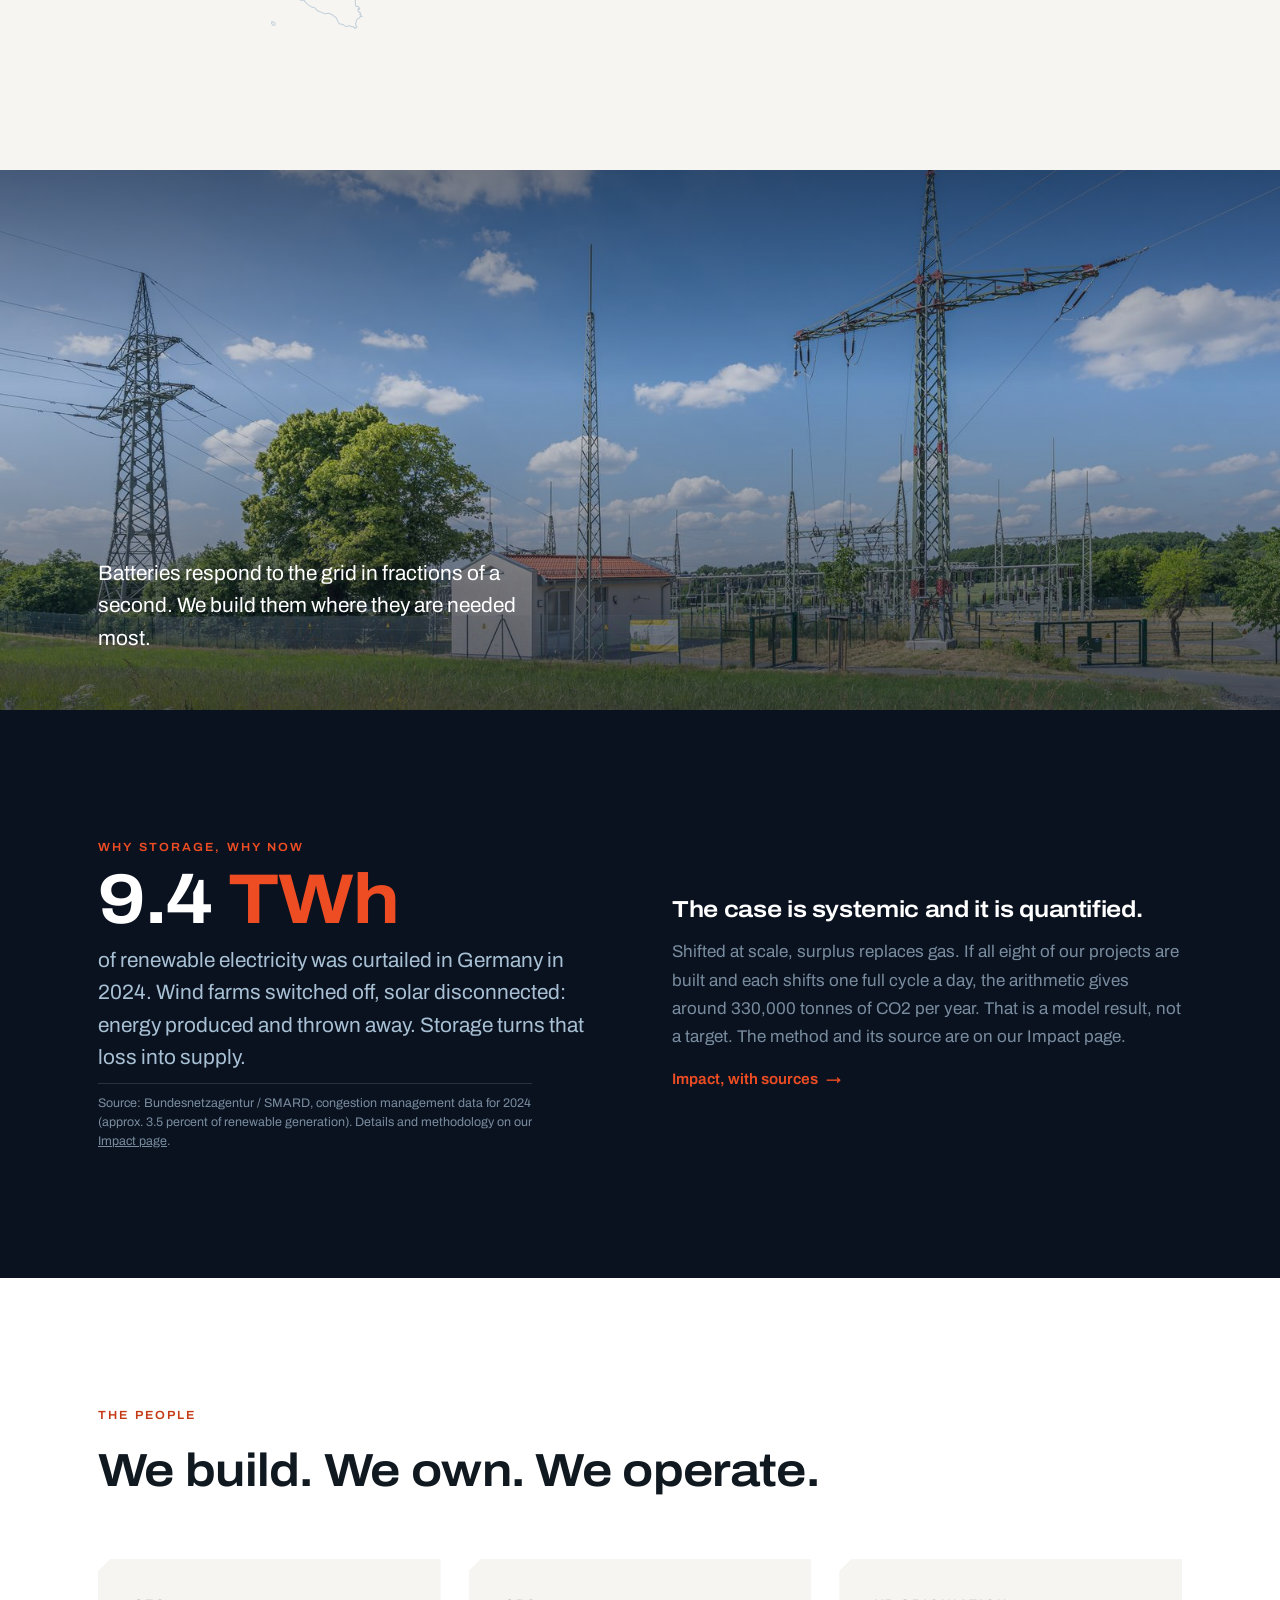
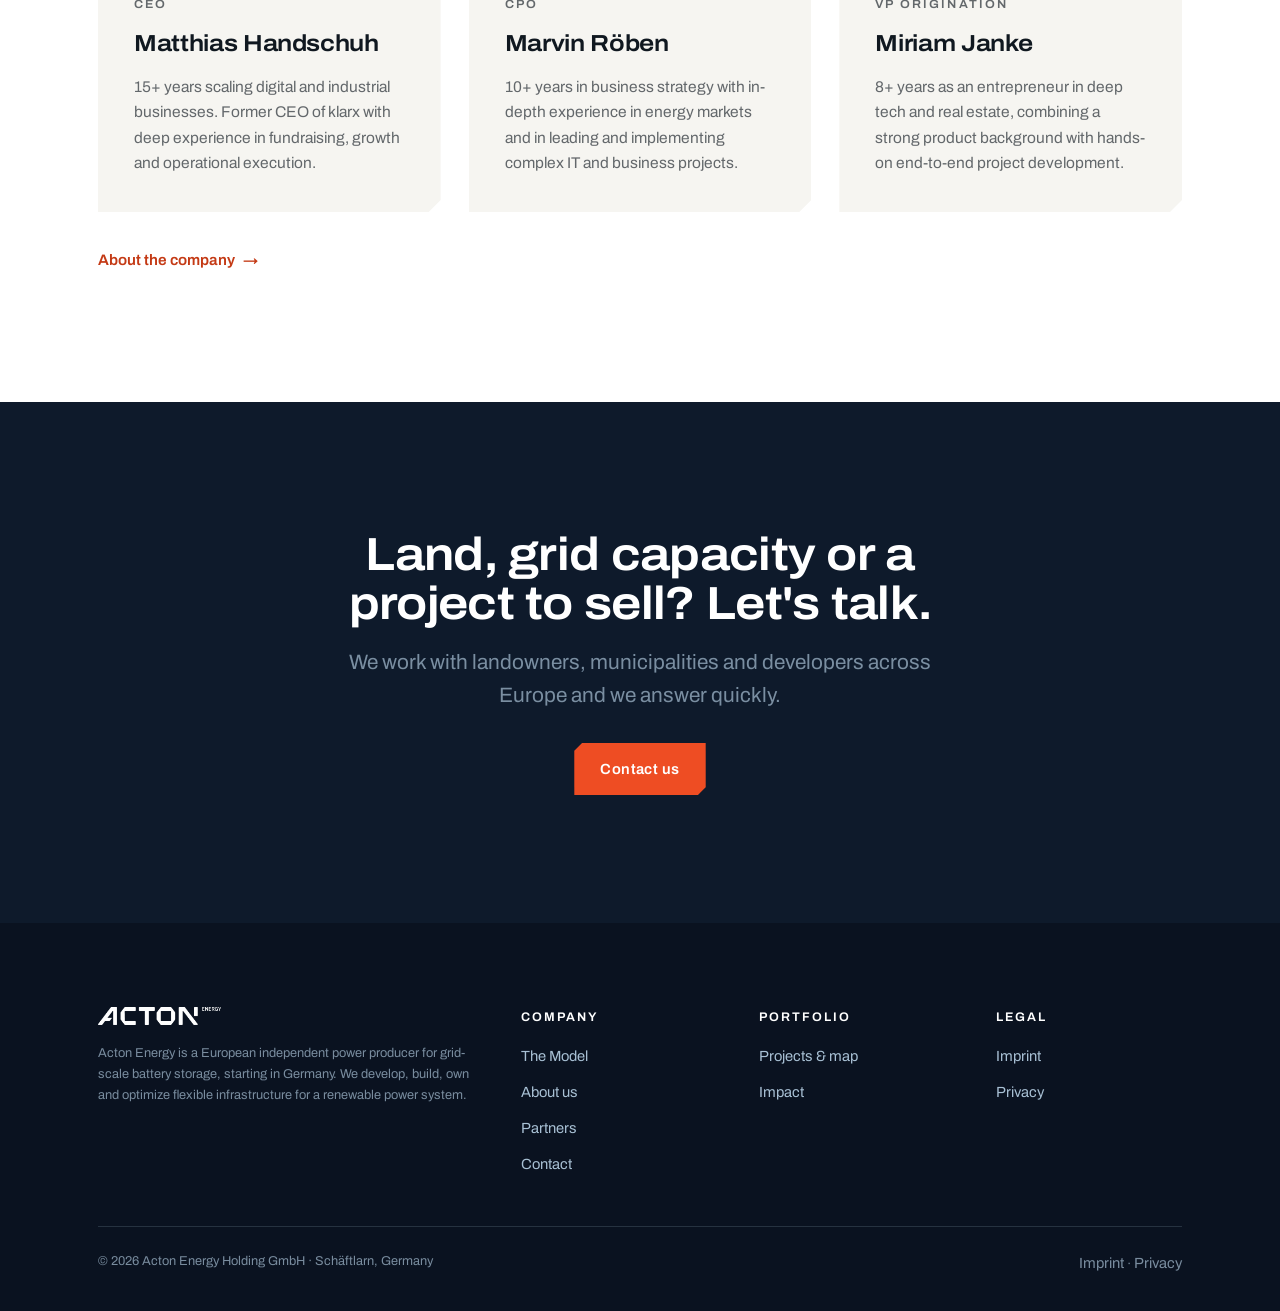
==== commit c49339fa: "Impact: state the CO2 figure as a conditional model result, not a claim Conditions moved into the se" ====
--- a/index.html
+++ b/index.html
@@ -173,7 +173,7 @@
       </div>
       <div class="reveal">
         <h3 style="margin-bottom:14px">The case is systemic and it is quantified.</h3>
-        <p class="muted" style="margin-bottom:14px">Shifted at scale, surplus replaces gas. Built out, our current portfolio could avoid up to 330,000 tonnes of CO2 per year, calculated with Fraunhofer ISE's published factor. On our Impact page, every number carries its source.</p>
+        <p class="muted" style="margin-bottom:14px">Shifted at scale, surplus replaces gas. If all eight of our projects are built and each shifts one full cycle a day, the arithmetic gives around 330,000 tonnes of CO2 per year. That is a model result, not a target. The method and its source are on our Impact page.</p>
         <a class="arrow-link" href="impact.html">Impact, with sources</a>
       </div>
     </div>
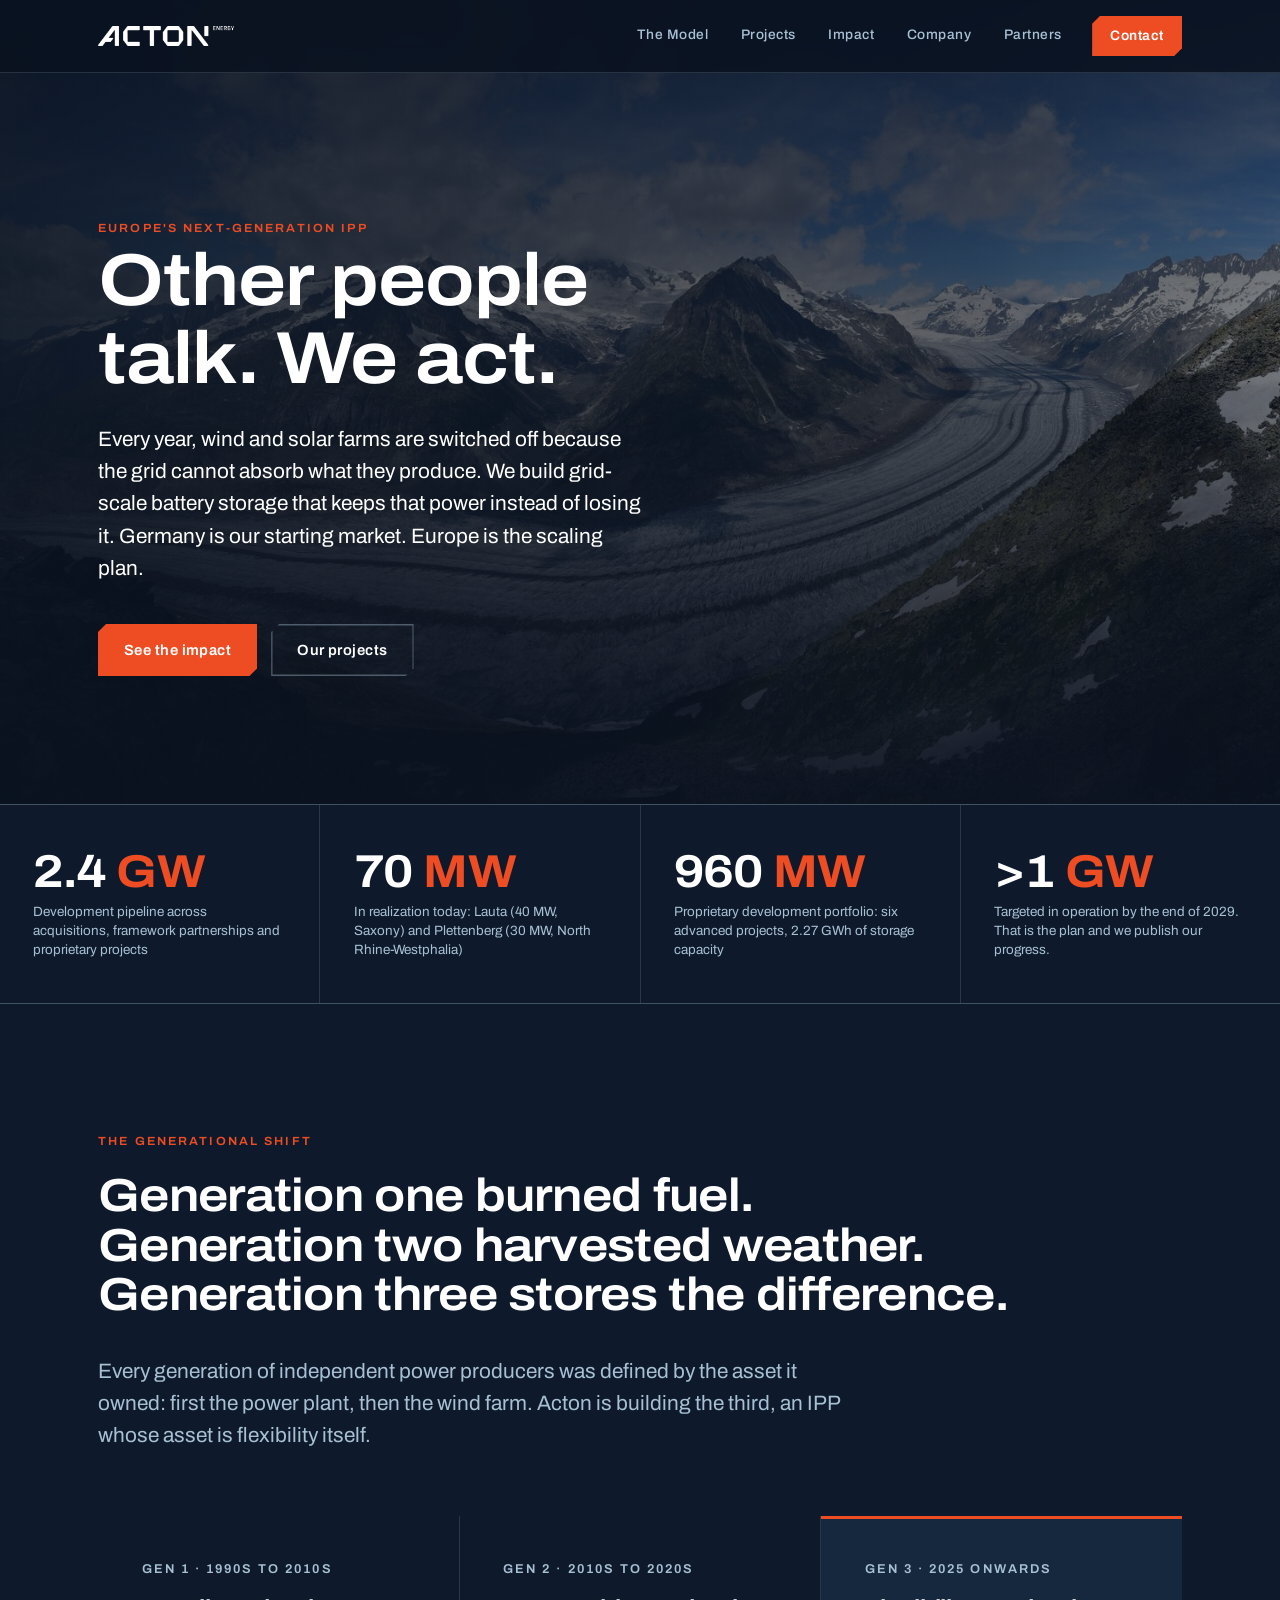
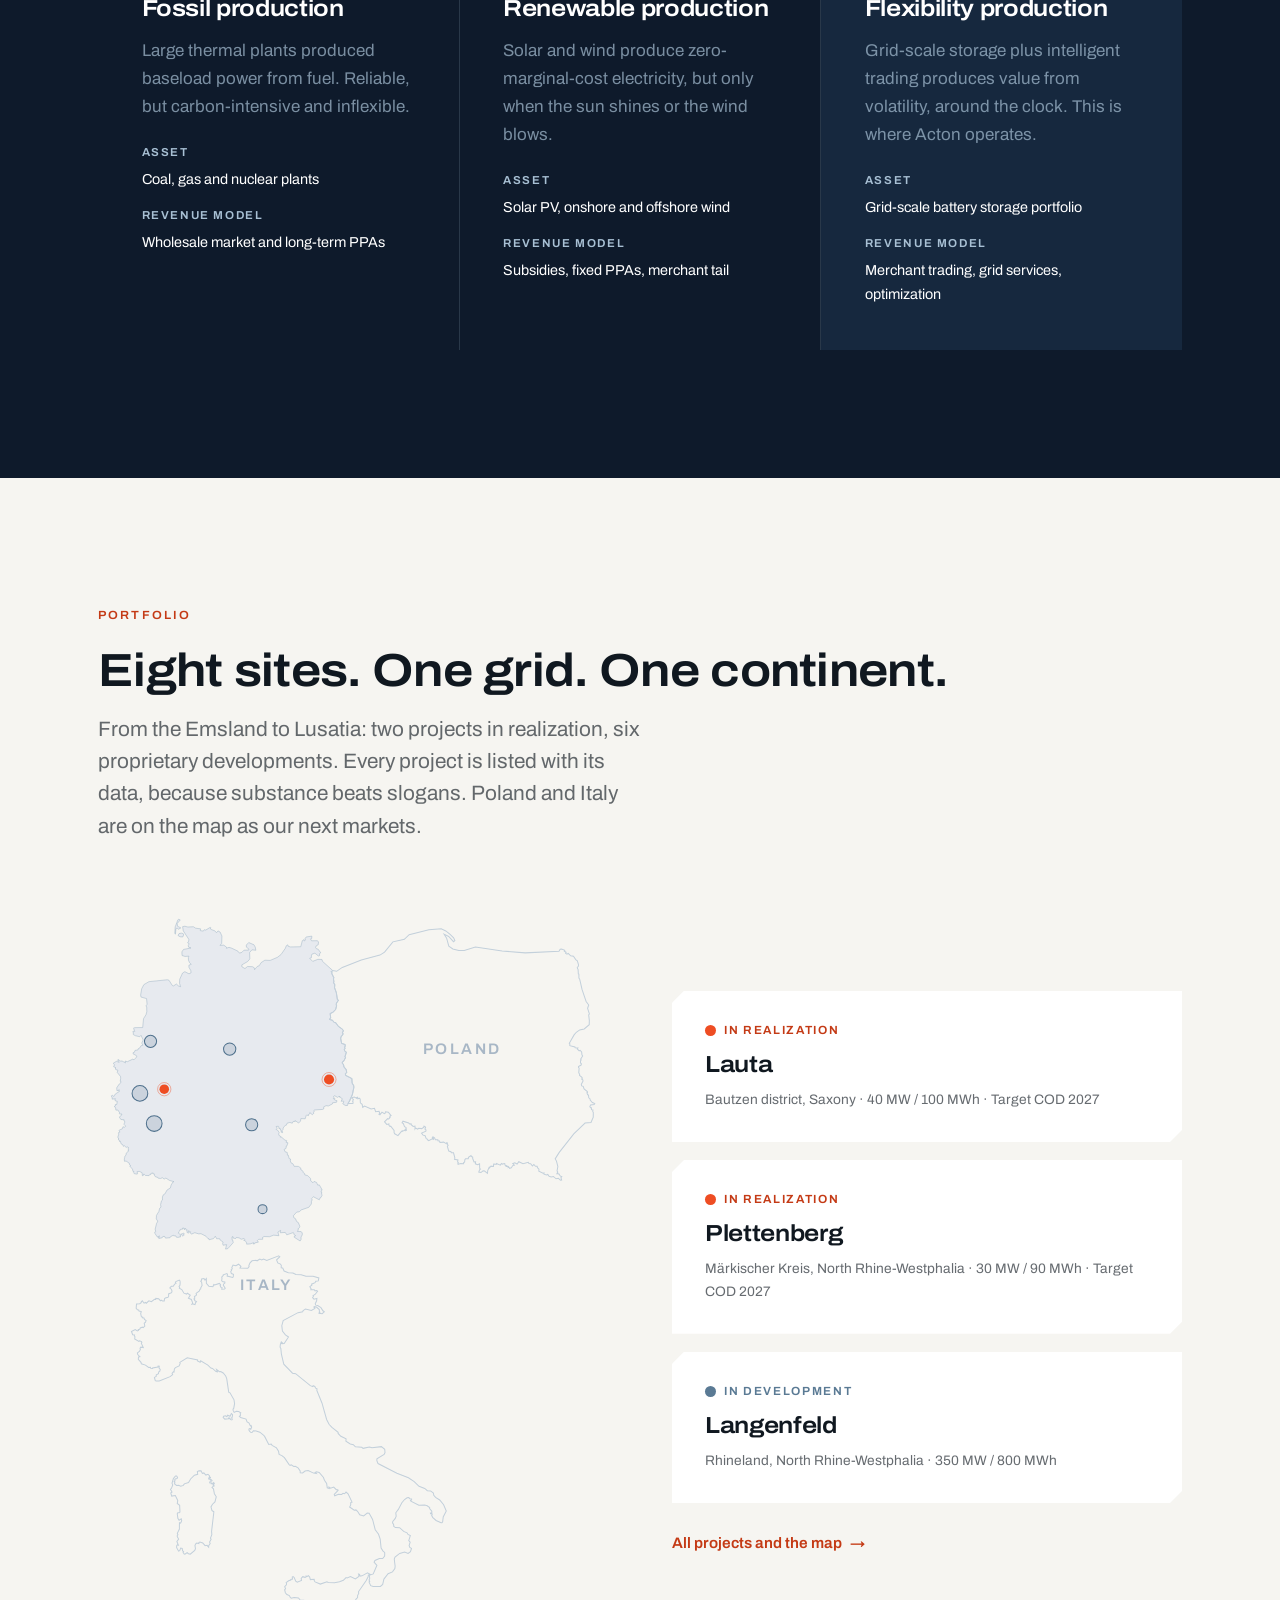
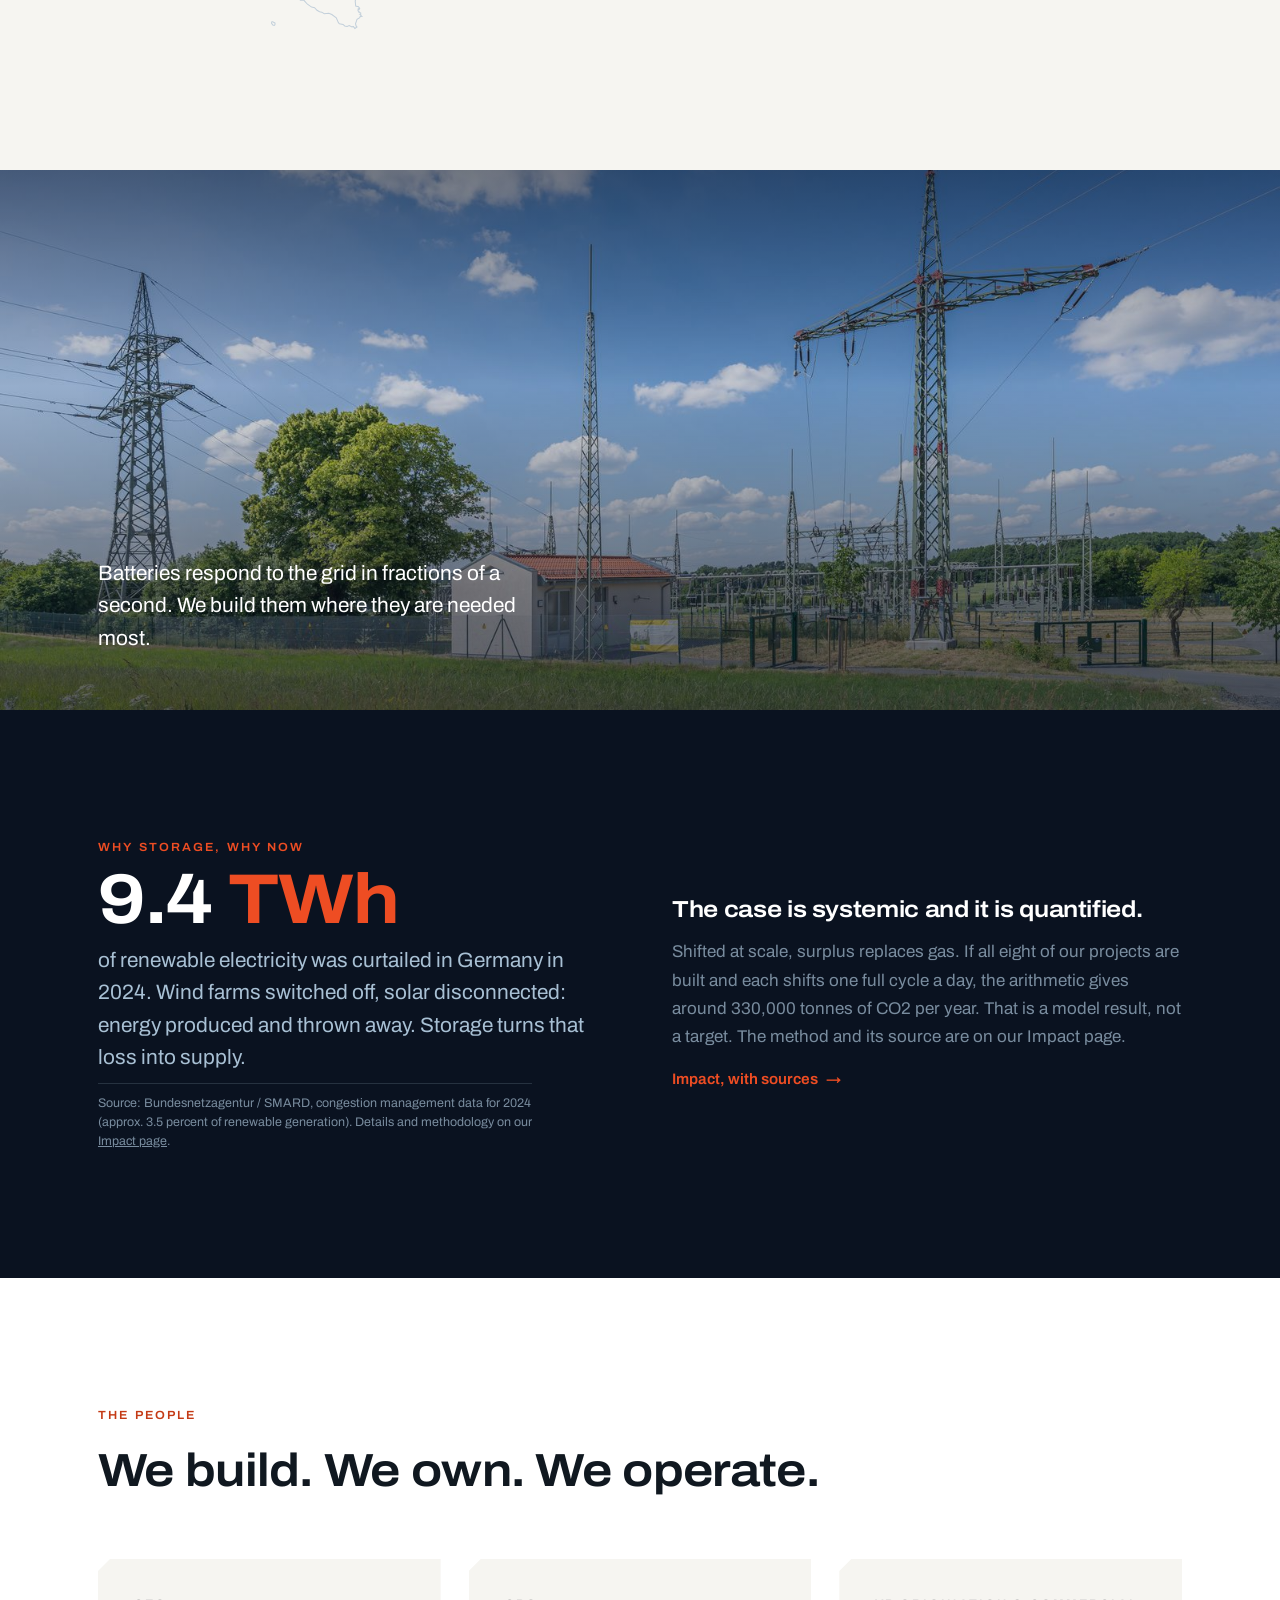
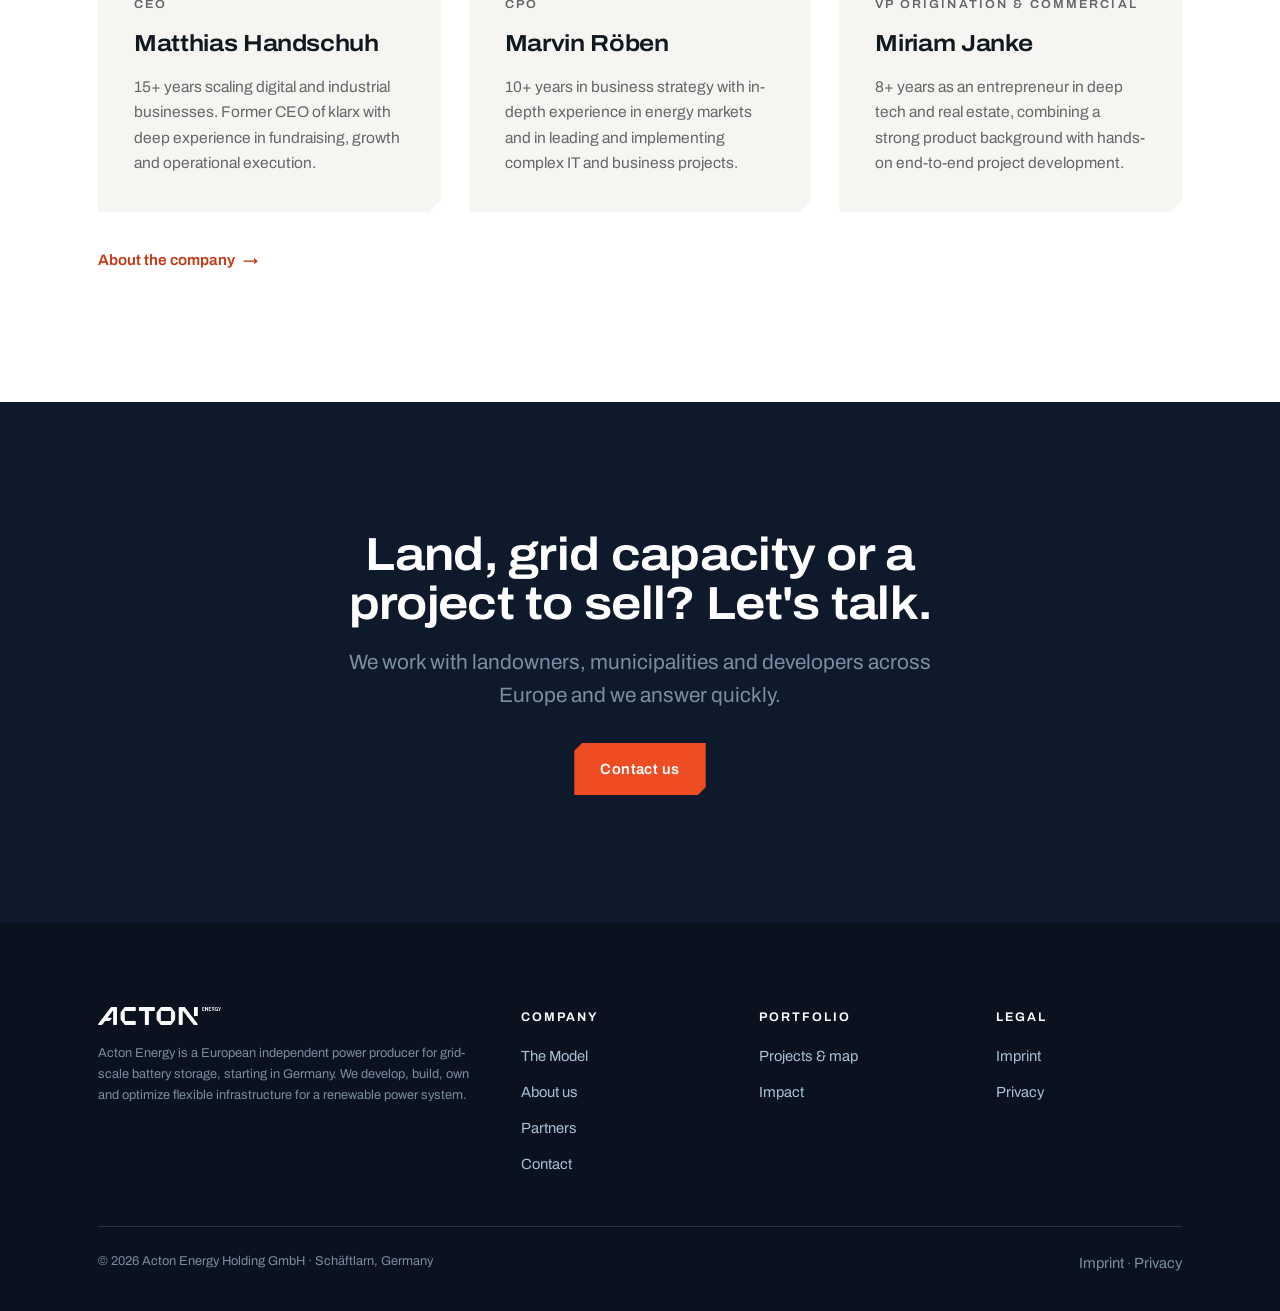
==== commit 93ae13e9: "Team: title is VP Origination & Commercial Co-Authored-By: Claude Opus 5 <noreply@anthropic.com>" ====
--- a/index.html
+++ b/index.html
@@ -199,7 +199,7 @@
         <p class="muted">10+ years in business strategy with in-depth experience in energy markets and in leading and implementing complex IT and business projects.</p>
       </article>
       <article class="card" style="background:var(--paper)">
-        <span class="label muted">VP Origination</span>
+        <span class="label muted">VP Origination &amp; Commercial</span>
         <h3>Miriam Janke</h3>
         <p class="muted">8+ years as an entrepreneur in deep tech and real estate, combining a strong product background with hands-on end-to-end project development.</p>
       </article>
